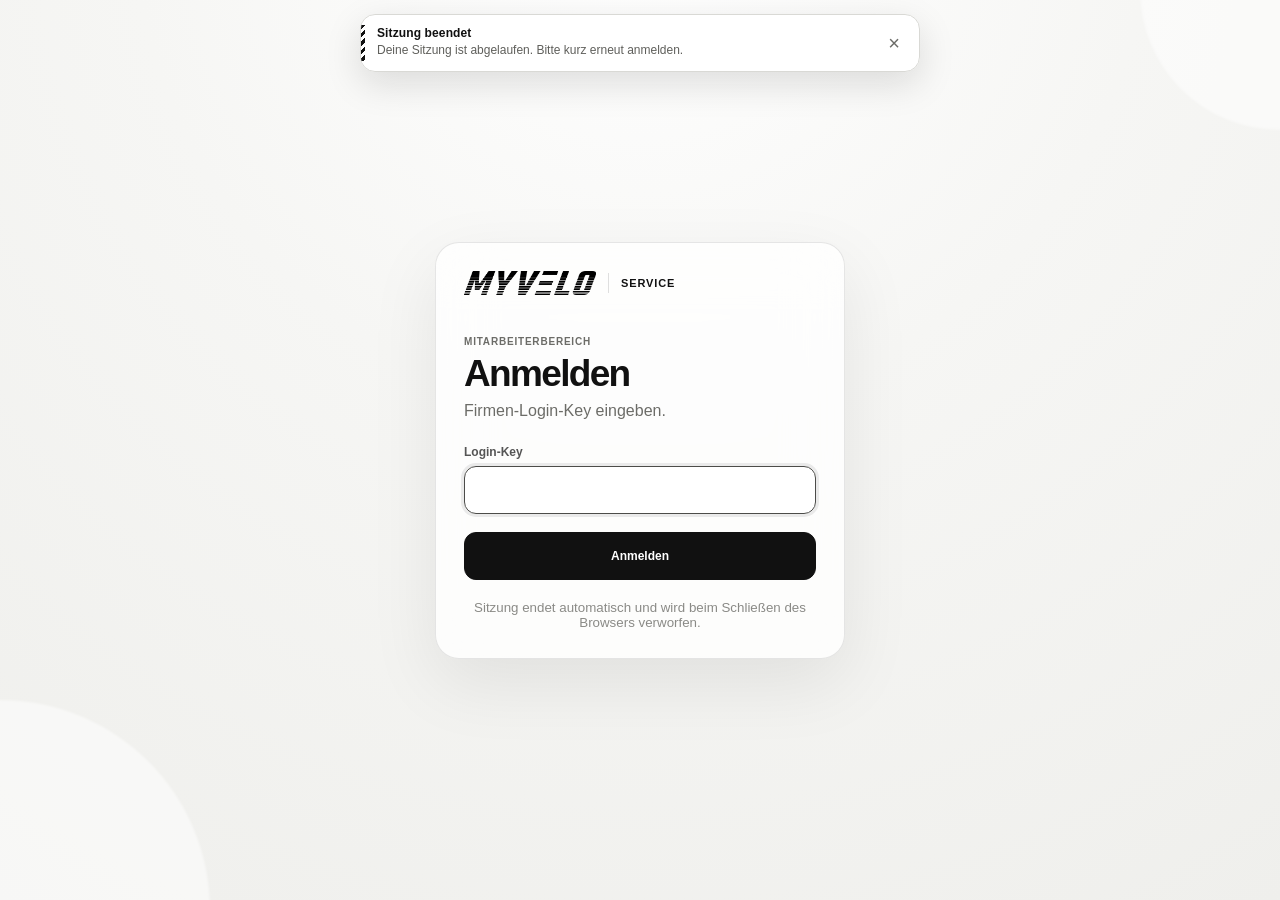
==== index.html @ 778515ad "Add files via upload" ====
<!doctype html>
<html lang="de" class="auth-pending employee-booting">
<head>
  <meta charset="utf-8">
  <meta name="viewport" content="width=device-width, initial-scale=1, viewport-fit=cover">
    <meta http-equiv="Content-Security-Policy" content="default-src 'self'; script-src 'self'; style-src 'self' 'unsafe-inline'; img-src 'self' data: blob:; connect-src 'self' https://myvelo-service.red-dawn-bec6.workers.dev https://*.myvelo.de; object-src 'none'; base-uri 'self'; form-action 'self'; frame-src 'none'; worker-src 'self' blob:; upgrade-insecure-requests">
  <meta name="referrer" content="no-referrer">
<title>MYVELO Service · Servicevorgänge</title>
  <link rel="stylesheet" href="assets/css/app.css?v=7.10.6">
  <link rel="stylesheet" href="assets/css/employee-apple.css?v=7.14.2">
  <script src="assets/js/auth-guard.js?v=7.11.0.2"></script>
  <script src="assets/js/security-bootstrap.js?v=7.10.6"></script>
  <script src="portal-config.js?v=7.14.2"></script>
</head>
<body class="flow-employee">

  <div class="flow-shell">
    <aside class="flow-sidebar" id="flowSidebar">
      <div class="flow-brand">
        <img class="brand-logo-image brand-logo-image--sidebar" src="assets/brand/myvelo-logo.png?v=7.0" width="118" height="22" alt="MYVELO" data-hide-on-error>
        <span class="flow-brand-sub">SERVICE</span>
      </div>

      <nav class="flow-nav">
        <div class="flow-nav-group">
          <div class="flow-nav-item flow-nav-item--parent">
            <span class="flow-nav-dot"></span>
            <span>Vorgänge</span>
          </div>
          <div class="flow-nav-sub">
            <button class="flow-nav-subitem is-active" data-work-view="active" type="button">
              <span>Aktiv</span>
              <small id="sidebar-active-count">0</small>
            </button>
            <button class="flow-nav-subitem" data-work-view="archive" type="button">
              <span>Archiv</span>
              <small id="sidebar-archive-count">0</small>
            </button>
          </div>
        </div>
        <button class="flow-nav-item" id="sidebarNewCase" type="button">
          <span class="flow-nav-plus" aria-hidden="true"></span>
          <span>Neu</span>
        </button>
      </nav>

      <div class="flow-sidebar-spacer"></div>

      <button class="flow-nav-item" id="logout-button" type="button">
        <span class="flow-nav-dot flow-nav-dot--muted"></span>
        <span>Abmelden</span>
      </button>
    </aside>

    <div class="flow-main">
      <header class="flow-topbar">
        <div class="flow-topbar-left">
          <button class="flow-burger" id="mobileMenuButton" type="button" aria-label="Menü">
            <span></span><span></span><span></span>
          </button>
          <div>
            <strong>Servicevorgänge</strong>
          </div>
        </div>

        <div class="flow-topbar-actions">
          <button class="flow-action secondary" id="reload" type="button">Aktualisieren</button>
          <button class="flow-action primary" id="newCaseButton" type="button">＋ Neuer Fall</button>
        </div>
      </header>

      <main class="flow-workspace">
        <section class="flow-page-intro" aria-labelledby="employee-overview-title">
          <div class="flow-page-intro__copy">
            <span class="flow-page-intro__eyebrow">MYVELO Service</span>
            <h1 id="employee-overview-title">Servicevorgänge</h1>
            <p>Offene Fälle, Kundenfreigaben und Bearbeitungsstände ohne unnötige Ebenen.</p>
          </div>
        </section>

        <section class="flow-data-surface is-loading" id="employee-data-surface" aria-label="Servicevorgänge">
          <div class="employee-dashboard-loader" id="employee-dashboard-loader" role="status" aria-live="polite">
            <div class="employee-dashboard-loader__inner">
              <span class="employee-dashboard-loader__mark" aria-hidden="true"></span>
              <div>
                <strong>Vorgänge werden geladen</strong>
                <span>Die aktuelle Übersicht wird synchronisiert.</span>
              </div>
            </div>
          </div>

          <section class="flow-dashboard" id="active-dashboard" aria-label="Statusfilter">
            <button class="flow-dashboard-card is-active" type="button" data-status-filter="all">
              <span>Aktiv gesamt</span>
              <strong id="stat-total">0</strong>
              <small>Alle offenen Vorgänge</small>
            </button>

            <button class="flow-dashboard-card status-waiting" type="button" data-status-filter="waiting_customer">
              <span>Kundenfreigabe</span>
              <strong id="stat-waiting">0</strong>
              <small>Wartet auf Bestätigung</small>
            </button>

            <button class="flow-dashboard-card status-confirmed" type="button" data-status-filter="customer_confirmed">
              <span>Bestätigt</span>
              <strong id="stat-confirmed">0</strong>
              <small>Interner Status offen</small>
            </button>

            <button class="flow-dashboard-card status-arrived" type="button" data-status-filter="arrived">
              <span>Eingang</span>
              <strong id="stat-arrived">0</strong>
              <small>Bei MYVELO angekommen</small>
            </button>

            <button class="flow-dashboard-card status-progress" type="button" data-status-filter="in_progress">
              <span>Werkstatt</span>
              <strong id="stat-progress">0</strong>
              <small>Aktuell in Bearbeitung</small>
            </button>
          </section>

          <section class="flow-panel flow-case-panel">
            <div class="flow-panel-head">
              <div>
                <strong>Vorgänge</strong>
                <span id="case-list-subtitle">Aktive Servicevorgänge</span>
              </div>
              <span class="flow-panel-head__hint">Zum Öffnen auswählen</span>
            </div>

            <div class="flow-case-table-head" aria-hidden="true">
              <span>Kunde / Referenz</span>
              <span>Vorgang</span>
              <span>Artikel</span>
              <span>Status</span>
              <span></span>
            </div>
            <div class="flow-case-list" id="case-rows"></div>
          </section>
        </section>
      </main>
    </div>
  </div>

  <div class="flow-backdrop" id="flowBackdrop"></div>

  <dialog class="flow-dialog" id="newCaseDialog">
    <form id="create-form">
      <div class="flow-dialog-head">
        <div>
          <span>Neuer Servicevorgang</span>
          <strong>Art auswählen und anlegen</strong>
        </div>
        <button class="flow-close" id="closeDialogButton" type="button">×</button>
      </div>

      <div class="flow-create-layout">
        <fieldset class="flow-case-type-picker" id="create-case-type-picker">
          <legend>Worum geht es? *</legend>
          <div class="flow-case-type-grid">
            <label class="flow-case-type-option">
              <input type="radio" name="case_type" value="return" required>
              <span><strong>Rückgabe</strong><small>Artikel wird zurückgegeben</small></span>
            </label>
            <label class="flow-case-type-option">
              <input type="radio" name="case_type" value="exchange" required>
              <span><strong>Tausch</strong><small>Austausch eines Artikels</small></span>
            </label>
            <label class="flow-case-type-option">
              <input type="radio" name="case_type" value="repair" required>
              <span><strong>Reparatur</strong><small>Reparaturauftrag bearbeiten</small></span>
            </label>
            <label class="flow-case-type-option">
              <input type="radio" name="case_type" value="warranty" required>
              <span><strong>Garantiefall</strong><small>Garantieprüfung und Service</small></span>
            </label>
          </div>
        </fieldset>

        <div class="flow-create-pair">
          <label>
            <span>Shopify-Referenz *</span>
            <input name="shopify_ref" required placeholder="#4832">
          </label>

          <label>
            <span>Kundenname *</span>
            <input name="customer_name" required placeholder="Vor- und Nachname">
          </label>
        </div>
<div class="flow-create-pair">
          <label>
            <span>Gegenstand</span>
            <select name="item_type" id="create-item-type">
              <option value="bike">Fahrrad</option>
              <option value="battery">Akku</option>
            </select>
          </label>

          <label class="flow-model-quick-field">
            <span id="create-model-label">Modell</span>
            <input type="hidden" name="bike_model">
            <button id="create-model-trigger" class="flow-model-trigger" type="button">
              <span class="flow-model-trigger__value">Modell auswählen</span>
              <span class="flow-model-trigger__arrow">›</span>
            </button>
          </label>
        </div>

        <label class="flow-block-field">
          <span id="create-case-subject-label">Betreff</span>
          <input name="case_subject" id="create-case-subject" placeholder="Kurzbeschreibung">
        </label>

        <div class="flow-create-pair flow-create-pair--switches">
          <label class="flow-inline-control flow-inline-control--switch">
            <span>
              <strong>Ladegerät</strong>
              <small>mitgeben</small>
            </span>
            <span class="flow-switch">
              <input type="checkbox" name="required_charger">
              <span class="flow-switch__track">
                <span class="flow-switch__thumb"></span>
              </span>
            </span>
          </label>

          <label class="flow-inline-control flow-inline-control--switch">
            <span>
              <strong>Schlüssel</strong>
              <small>mitgeben</small>
            </span>
            <span class="flow-switch">
              <input type="checkbox" name="required_keys">
              <span class="flow-switch__track">
                <span class="flow-switch__thumb"></span>
              </span>
            </span>
          </label>
        </div>
      </div>

      <details class="flow-details">
        <summary>Weitere Angaben <span>optional</span></summary>
        <div class="flow-details-body">
          <div class="flow-create-grid">
<label>
              <span>Farbe</span>
              <input name="bike_color">
            </label>
            <label id="create-service-choice-field" class="hidden">
              <span id="create-service-choice-label">Zusatzleistung</span>
              <select name="service_choice" id="create-service-choice">
                <option value="">Keine Vorauswahl</option>
                <option value="none">Keine Zusatzleistung</option>
                <option value="inspection">Inspektion · 96 €</option>
                <option value="inspection_wear">Inspektion + Verschleißteile</option>
              </select>
            </label>
            <label class="span-2">
              <span>Hinweis an uns</span>
              <textarea name="customer_note"></textarea>
            </label>
            
          </div>
        </div>
      </details>

      <div class="flow-dialog-actions">
        <button class="flow-action secondary" id="cancelDialogButton" type="button">Abbrechen</button>
        <button class="flow-action primary" type="submit">Kundenlink erstellen</button>
      </div>
    </form>
  </dialog>

  <dialog class="flow-dialog flow-dialog--small" id="linkDialog">
    <div class="flow-dialog-head">
      <div>
        <span>Fertig</span>
        <strong>Kundenlink erstellt</strong>
      </div>
    </div>
    <input class="flow-copy-input" id="createdLink" readonly>
    <div class="flow-access-code-row">
      <span>Verifizierungscode</span>
      <strong id="createdVerificationCode">••••••</strong>
    </div>
    <div class="flow-dialog-actions">
      <button class="flow-action secondary" id="openCreatedLink" type="button">Öffnen</button>
      <button class="flow-action secondary" id="copyCreatedCode" type="button">Code kopieren</button>
      <button class="flow-action primary" id="copyCreatedLink" type="button">Kopieren</button>
    </div>
  </dialog>

  <script type="module" src="assets/js/admin.js?v=7.14.2"></script>
</body>
</html>
---- assets/css/app.css ----
:root {
  --bg: #f1f5f3;
  --card: #ffffff;
  --text: #13201c;
  --muted: #6d7a75;
  --line: #dce6e1;
  --dark: #082d27;
  --green: #0d5b4e;
  --green-2: #0d7763;
  --green-soft: #e8f4f0;
  --amber: #8a6500;
  --amber-soft: #fff5d6;
  --blue: #275b87;
  --blue-soft: #e9f1f8;
  --shadow: 0 20px 70px rgba(17, 43, 35, 0.08);
  --radius: 22px;
}

* {
  box-sizing: border-box;
}

html {
  min-height: 100%;
  background: var(--bg);
}

body {
  margin: 0;
  min-height: 100vh;
  color: var(--text);
  background: var(--bg);
  font-family: Inter, ui-sans-serif, -apple-system, BlinkMacSystemFont, "Segoe UI", sans-serif;
  -webkit-font-smoothing: antialiased;
}

button,
input,
textarea,
select {
  font: inherit;
}

button,
a {
  -webkit-tap-highlight-color: transparent;
}

button {
  cursor: pointer;
}

button:disabled {
  cursor: wait;
  opacity: 0.68;
}

.topbar,
.customer-topbar {
  position: sticky;
  top: 0;
  z-index: 50;
  height: 72px;
  display: flex;
  align-items: center;
  justify-content: space-between;
  padding: 0 28px;
  border-bottom: 1px solid rgba(220, 230, 225, 0.9);
  background: rgba(255, 255, 255, 0.92);
  backdrop-filter: blur(18px);
}

.brand {
  display: inline-flex;
  align-items: center;
  gap: 11px;
  color: var(--text);
  font-weight: 850;
  text-decoration: none;
  letter-spacing: -0.02em;
}

.brandmark {
  width: 35px;
  height: 35px;
  display: grid;
  place-items: center;
  border-radius: 11px;
  color: #fff;
  background: linear-gradient(145deg, var(--green), var(--dark));
  box-shadow: inset 0 0 0 1px rgba(255, 255, 255, 0.11);
}

.topactions {
  display: flex;
  align-items: center;
  gap: 10px;
}

.runtime-badge,
.secure-label {
  display: inline-flex;
  align-items: center;
  gap: 7px;
  padding: 8px 11px;
  border-radius: 999px;
  color: var(--amber);
  background: var(--amber-soft);
  font-size: 12px;
  font-weight: 800;
  white-space: nowrap;
}

.runtime-badge.online {
  color: var(--green);
  background: var(--green-soft);
}

.runtime-badge.online::before {
  content: "";
  width: 7px;
  height: 7px;
  border-radius: 50%;
  background: var(--green-2);
}

.app-shell {
  display: grid;
  grid-template-columns: 232px minmax(0, 1fr);
  min-height: calc(100vh - 72px);
}

.sidebar {
  position: sticky;
  top: 72px;
  height: calc(100vh - 72px);
  display: flex;
  flex-direction: column;
  padding: 24px 16px;
  border-right: 1px solid var(--line);
  background: #f9fbfa;
}

.sidebar nav {
  display: grid;
  gap: 5px;
}

.navitem {
  display: block;
  padding: 12px 13px;
  border-radius: 12px;
  color: var(--text);
  font-size: 14px;
  font-weight: 720;
  text-decoration: none;
}

.navitem.active {
  color: #fff;
  background: var(--dark);
}

.navitem.muted {
  color: #9aa6a2;
}

.sidebar-note {
  margin-top: auto;
  display: grid;
  gap: 5px;
  padding: 15px;
  border: 1px solid var(--line);
  border-radius: 16px;
  background: #fff;
  font-size: 12px;
}

.sidebar-note span {
  color: var(--muted);
  line-height: 1.45;
}

.workspace,
.detail-workspace {
  width: 100%;
  max-width: 1480px;
  margin: 0 auto;
  padding: 38px;
}

.hero-row,
.detail-hero {
  display: flex;
  align-items: flex-end;
  justify-content: space-between;
  gap: 24px;
  margin-bottom: 28px;
}

.hero-row h1,
.detail-hero h1 {
  margin: 0;
  max-width: 920px;
  font-size: clamp(34px, 4vw, 54px);
  line-height: 0.98;
  letter-spacing: -0.055em;
}

.detail-hero h1 {
  font-size: clamp(32px, 4vw, 46px);
}

.hero-row .lead,
.detail-hero p:last-child {
  max-width: 820px;
  margin: 12px 0 0;
  color: var(--muted);
  font-size: 16px;
  line-height: 1.55;
}

.eyebrow {
  margin: 0 0 8px;
  color: var(--green-2);
  font-size: 11px;
  font-weight: 900;
  letter-spacing: 0.15em;
  text-transform: uppercase;
}

.button {
  min-height: 43px;
  display: inline-flex;
  align-items: center;
  justify-content: center;
  gap: 8px;
  padding: 10px 15px;
  border: 1px solid var(--line);
  border-radius: 12px;
  color: var(--text);
  background: #fff;
  font-weight: 800;
  text-decoration: none;
  transition: transform 150ms ease, border-color 150ms ease, background 150ms ease, color 150ms ease;
}

.button:hover {
  border-color: #b8c8c1;
  transform: translateY(-1px);
}

.button.primary {
  color: #fff;
  border-color: var(--dark);
  background: var(--dark);
}

.button.primary:hover {
  background: var(--green);
}

.button.ghost {
  background: #fff;
}

.button.small {
  min-height: 36px;
  padding: 7px 10px;
  border-radius: 10px;
  font-size: 12px;
}

.button.full {
  width: 100%;
}

.stats-grid {
  display: grid;
  grid-template-columns: repeat(4, minmax(0, 1fr));
  gap: 12px;
  margin-bottom: 20px;
}

.stat-card {
  padding: 18px;
  border: 1px solid var(--line);
  border-radius: 18px;
  background: var(--card);
}

.stat-card span {
  color: var(--muted);
  font-size: 12px;
  font-weight: 750;
}

.stat-card strong {
  display: block;
  margin-top: 5px;
  font-size: 31px;
  letter-spacing: -0.04em;
}

.panel {
  overflow: hidden;
  border: 1px solid var(--line);
  border-radius: var(--radius);
  background: var(--card);
  box-shadow: var(--shadow);
}

.panel-head {
  display: flex;
  align-items: center;
  justify-content: space-between;
  gap: 18px;
  padding: 21px 23px;
  border-bottom: 1px solid var(--line);
}

.panel-head h2 {
  margin: 0;
  font-size: 21px;
  letter-spacing: -0.025em;
}

.panel-head p {
  margin: 4px 0 0;
  color: var(--muted);
  font-size: 13px;
}

.filters,
.button-row {
  display: flex;
  gap: 9px;
}

.input,
.field input,
.field textarea,
.field select {
  width: 100%;
  min-height: 43px;
  padding: 10px 12px;
  border: 1px solid #cfdad5;
  border-radius: 12px;
  outline: none;
  color: var(--text);
  background: #fff;
  transition: border-color 150ms ease, box-shadow 150ms ease;
}

.input:focus,
.field input:focus,
.field textarea:focus,
.field select:focus {
  border-color: var(--green-2);
  box-shadow: 0 0 0 3px rgba(13, 119, 99, 0.09);
}

.filters .input:first-child {
  min-width: 245px;
}

.case-list {
  display: grid;
}

.case-row {
  display: grid;
  grid-template-columns: minmax(260px, 1.5fr) minmax(150px, 0.75fr) minmax(160px, 0.7fr) auto;
  align-items: center;
  gap: 14px;
  padding: 17px 22px;
  border-bottom: 1px solid var(--line);
}

.case-row:last-child {
  border-bottom: 0;
}

.case-main {
  min-width: 0;
  display: grid;
  gap: 4px;
  padding: 0;
  border: 0;
  text-align: left;
  background: transparent;
}

.case-title {
  overflow: hidden;
  font-size: 14px;
  font-weight: 850;
  text-overflow: ellipsis;
  white-space: nowrap;
}

.case-meta,
.case-date span {
  color: var(--muted);
  font-size: 12px;
}

.case-date {
  display: grid;
  gap: 3px;
}

.case-date strong {
  font-size: 12px;
  font-weight: 760;
}

.case-actions {
  display: flex;
  justify-content: flex-end;
  gap: 7px;
}

.status-pill {
  display: inline-flex;
  width: max-content;
  max-width: 100%;
  padding: 7px 10px;
  border-radius: 999px;
  color: #51605b;
  background: #eff3f1;
  font-size: 11px;
  font-weight: 850;
}

.status-waiting_customer {
  color: var(--amber);
  background: var(--amber-soft);
}

.status-submitted,
.status-in_review {
  color: var(--blue);
  background: var(--blue-soft);
}

.status-awaiting_part {
  color: #755b1c;
  background: #f5edd8;
}

.status-repair,
.status-ready,
.status-closed {
  color: var(--green);
  background: var(--green-soft);
}

.empty-state {
  min-height: 230px;
  display: flex;
  flex-direction: column;
  align-items: center;
  justify-content: center;
  gap: 7px;
  padding: 30px;
  color: var(--muted);
  text-align: center;
}

.empty-state.small {
  min-height: 120px;
}

.empty-icon {
  width: 50px;
  height: 50px;
  display: grid;
  place-items: center;
  border-radius: 16px;
  color: var(--green);
  background: var(--green-soft);
  font-size: 24px;
  font-weight: 900;
}

.dialog {
  width: min(720px, calc(100vw - 28px));
  padding: 0;
  border: 0;
  border-radius: 24px;
  color: var(--text);
  background: #fff;
  box-shadow: 0 34px 110px rgba(6, 31, 25, 0.26);
}

.dialog.compact {
  width: min(530px, calc(100vw - 28px));
}

.dialog::backdrop {
  background: rgba(10, 27, 23, 0.46);
  backdrop-filter: blur(5px);
}

.dialog form,
.link-result {
  padding: 25px;
}

.dialog-head {
  display: flex;
  align-items: flex-start;
  justify-content: space-between;
  gap: 20px;
}

.dialog-head h2,
.link-result h2 {
  margin: 0;
  font-size: 25px;
  letter-spacing: -0.035em;
}

.dialog-head p:last-child,
.link-result p {
  margin: 6px 0 0;
  color: var(--muted);
  line-height: 1.5;
}

.icon-button {
  width: 38px;
  height: 38px;
  flex: 0 0 auto;
  border: 1px solid var(--line);
  border-radius: 11px;
  color: var(--text);
  background: #fff;
  font-size: 23px;
}

.form-grid {
  display: grid;
  grid-template-columns: 1fr 1fr;
  gap: 13px;
  margin-top: 22px;
}

.field {
  display: grid;
  gap: 6px;
}

.field > span {
  font-size: 12px;
  font-weight: 800;
}

.field.span-2 {
  grid-column: span 2;
}

.dialog-actions,
.customer-actions {
  display: flex;
  justify-content: flex-end;
  gap: 9px;
  margin-top: 23px;
}

.link-result {
  text-align: center;
}

.link-result .input {
  margin-top: 18px;
}

.success-icon {
  width: 56px;
  height: 56px;
  display: grid;
  place-items: center;
  margin: 0 auto 14px;
  border-radius: 50%;
  color: #fff;
  background: var(--green);
  font-size: 25px;
  font-weight: 900;
}

.success-icon.large {
  width: 72px;
  height: 72px;
  font-size: 34px;
}

.toast {
  position: fixed;
  right: 22px;
  bottom: 22px;
  z-index: 200;
  padding: 12px 15px;
  border-radius: 12px;
  color: #fff;
  background: #10221d;
  box-shadow: 0 10px 40px rgba(0, 0, 0, 0.17);
  font-size: 13px;
  font-weight: 750;
  opacity: 0;
  pointer-events: none;
  transform: translateY(8px);
  transition: opacity 160ms ease, transform 160ms ease;
}

.toast.show {
  opacity: 1;
  transform: none;
}

.detail-hero {
  align-items: center;
}

.detail-hero-actions {
  display: flex;
  align-items: center;
  gap: 10px;
}

.detail-grid {
  display: grid;
  grid-template-columns: minmax(0, 1.6fr) minmax(300px, 0.72fr);
  gap: 16px;
}

.detail-side {
  display: grid;
  align-content: start;
  gap: 16px;
}

.detail-panel .panel-head {
  padding: 18px 20px;
}

.detail-body {
  display: grid;
  gap: 12px;
  padding: 20px;
}

.detail-block {
  padding: 14px;
  border: 1px solid var(--line);
  border-radius: 14px;
  background: #fbfcfc;
}

.detail-block span {
  color: var(--muted);
  font-size: 11px;
  font-weight: 800;
  text-transform: uppercase;
  letter-spacing: 0.07em;
}

.detail-block p {
  margin: 5px 0 0;
  line-height: 1.5;
  white-space: pre-wrap;
}

.timeline-panel {
  margin-top: 16px;
}

.timeline {
  padding: 4px 22px 18px;
}

.timeline-item {
  position: relative;
  display: grid;
  grid-template-columns: 17px 1fr;
  gap: 11px;
  padding: 14px 0;
  border-bottom: 1px solid var(--line);
}

.timeline-item:last-child {
  border-bottom: 0;
}

.timeline-dot {
  width: 10px;
  height: 10px;
  margin-top: 4px;
  border: 3px solid #b7d6cc;
  border-radius: 50%;
  background: #fff;
}

.timeline-item div {
  display: grid;
  gap: 3px;
}

.timeline-item strong {
  font-size: 13px;
}

.timeline-item span:last-child {
  color: var(--muted);
  font-size: 11px;
}

.error-card {
  max-width: 620px;
  margin: 60px auto;
  padding: 30px;
  text-align: center;
}

.customer-bg {
  background:
    radial-gradient(circle at 50% -10%, rgba(33, 126, 104, 0.1), transparent 40%),
    linear-gradient(180deg, #f7faf9, #eef4f1);
}

.customer-topbar {
  position: relative;
  height: 68px;
  max-width: 100%;
}

.customer-wrap {
  width: min(650px, 100%);
  margin: 38px auto;
  padding: 0 18px;
}

.customer-card {
  overflow: hidden;
  border: 1px solid rgba(203, 218, 211, 0.9);
  border-radius: 28px;
  background: #fff;
  box-shadow: var(--shadow);
}

.progress {
  height: 5px;
  background: #edf2ef;
}

.progress span {
  display: block;
  height: 100%;
  width: 20%;
  border-radius: 0 999px 999px 0;
  background: var(--green);
  transition: width 260ms ease;
}

.customer-step {
  padding: 30px;
}

.customer-step h1 {
  margin: 4px 0 10px;
  font-size: clamp(29px, 8vw, 38px);
  line-height: 1.03;
  letter-spacing: -0.05em;
}

.customer-lead {
  margin: 0 0 18px;
  color: var(--muted);
  line-height: 1.58;
}

.order-card {
  display: flex;
  align-items: center;
  gap: 13px;
  padding: 14px;
  margin: 19px 0;
  border: 1px solid var(--line);
  border-radius: 16px;
  background: #f7faf8;
}

.bike-icon {
  width: 50px;
  height: 50px;
  display: grid;
  place-items: center;
  flex: 0 0 auto;
  border: 1px solid var(--line);
  border-radius: 14px;
  color: var(--green);
  background: #fff;
  font-size: 25px;
  font-weight: 900;
}

.order-card div:last-child {
  min-width: 0;
  display: grid;
  gap: 2px;
}

.order-card span,
.order-card small {
  color: var(--muted);
  font-size: 11px;
}

.order-card strong {
  overflow: hidden;
  text-overflow: ellipsis;
  white-space: nowrap;
}

.info-strip {
  display: flex;
  flex-wrap: wrap;
  gap: 7px;
}

.info-strip span {
  padding: 7px 10px;
  border-radius: 999px;
  color: var(--green);
  background: var(--green-soft);
  font-size: 11px;
  font-weight: 800;
}

.customer-actions.single .button {
  margin-left: auto;
}

.large-field {
  margin-top: 14px;
}

.field textarea {
  min-height: 130px;
  resize: vertical;
  line-height: 1.5;
}

.upload-card {
  display: flex;
  align-items: center;
  justify-content: space-between;
  gap: 16px;
  margin-top: 16px;
  padding: 15px;
  border: 1.5px dashed #b8c9c1;
  border-radius: 15px;
  background: #fbfdfc;
}

.upload-card div {
  display: grid;
  gap: 3px;
}

.upload-card strong {
  font-size: 13px;
}

.upload-card span {
  color: var(--muted);
  font-size: 11px;
}

.file-button {
  flex: 0 0 auto;
}

.attachment-list {
  display: flex;
  flex-wrap: wrap;
  gap: 7px;
  margin-top: 10px;
}

.attachment-chip {
  padding: 6px 9px;
  border-radius: 999px;
  color: #4d5b57;
  background: #edf3f0;
  font-size: 11px;
}

.muted-text {
  color: var(--muted);
  font-size: 12px;
}

.choice-list {
  display: grid;
  gap: 9px;
}

.choice-card,
.check-card,
.confirm-card {
  display: flex;
  align-items: flex-start;
  gap: 11px;
  padding: 14px;
  border: 1px solid var(--line);
  border-radius: 14px;
  background: #fff;
  cursor: pointer;
  line-height: 1.45;
  transition: background 150ms ease, border-color 150ms ease, transform 150ms ease;
}

.choice-card:hover,
.check-card:hover {
  transform: translateY(-1px);
  border-color: #b9cbc4;
}

.choice-card.selected,
.choice-card:has(input:checked),
.check-card:has(input:checked),
.confirm-card:has(input:checked) {
  border-color: #73a99a;
  background: var(--green-soft);
}

.choice-card input,
.check-card input,
.confirm-card input {
  position: absolute;
  opacity: 0;
  pointer-events: none;
}

.choice-radio {
  width: 18px;
  height: 18px;
  flex: 0 0 auto;
  border: 2px solid #b4c1bc;
  border-radius: 50%;
  box-shadow: inset 0 0 0 4px #fff;
}

.choice-card:has(input:checked) .choice-radio {
  border-color: var(--green);
  background: var(--green);
}

.check-grid {
  display: grid;
  grid-template-columns: 1fr 1fr;
  gap: 9px;
  margin-bottom: 15px;
}

.check-card {
  align-items: center;
}

.check-box {
  width: 20px;
  height: 20px;
  display: grid;
  place-items: center;
  flex: 0 0 auto;
  border: 1.5px solid #b8c5c0;
  border-radius: 6px;
  color: transparent;
  background: #fff;
  font-size: 12px;
  font-weight: 900;
}

.check-card:has(input:checked) .check-box,
.confirm-card:has(input:checked) .check-box {
  color: #fff;
  border-color: var(--green);
  background: var(--green);
}

.review-grid {
  display: grid;
  gap: 9px;
}

.review-block {
  padding: 13px;
  border: 1px solid var(--line);
  border-radius: 14px;
  background: #fbfcfc;
}

.review-block span {
  color: var(--muted);
  font-size: 11px;
  font-weight: 850;
  text-transform: uppercase;
  letter-spacing: 0.06em;
}

.review-block p {
  margin: 5px 0 0;
  line-height: 1.5;
  white-space: pre-wrap;
}

.confirm-card {
  margin-top: 16px;
  background: #f7faf9;
  font-size: 13px;
}

.success-step {
  text-align: center;
}

.success-step .order-card,
.success-step .success-meta,
.success-step .customer-status {
  text-align: left;
}

.success-meta {
  display: grid;
  grid-template-columns: 100px 1fr;
  gap: 6px 14px;
  padding: 14px;
  border: 1px solid var(--line);
  border-radius: 14px;
}

.success-meta span {
  color: var(--muted);
  font-size: 12px;
}

.success-meta strong {
  font-size: 12px;
}

.customer-status {
  margin-top: 26px;
  padding-top: 20px;
  border-top: 1px solid var(--line);
}

.customer-status h2 {
  margin: 0 0 12px;
  font-size: 18px;
}

.status-track {
  display: grid;
}

.status-track-item {
  display: grid;
  grid-template-columns: 18px 1fr;
  gap: 10px;
  padding: 8px 0;
}

.status-track-dot {
  width: 11px;
  height: 11px;
  margin-top: 3px;
  border: 2px solid #b9c6c1;
  border-radius: 50%;
  background: #fff;
}

.status-track-item.active .status-track-dot {
  border-color: var(--green);
  background: var(--green);
  box-shadow: 0 0 0 4px var(--green-soft);
}

.status-track-item div {
  display: grid;
  gap: 3px;
}

.status-track-item strong {
  font-size: 13px;
}

.status-track-item small {
  color: var(--muted);
  line-height: 1.4;
}

.privacy-note {
  margin: 13px 0 0;
  color: #7b8984;
  font-size: 11px;
  text-align: center;
}

.document-bg {
  padding: 24px;
  background: #e8edeb;
}

.document-actions {
  position: sticky;
  top: 12px;
  z-index: 20;
  display: flex;
  justify-content: center;
  gap: 9px;
  width: max-content;
  margin: 0 auto 16px;
  padding: 7px;
  border: 1px solid var(--line);
  border-radius: 15px;
  background: rgba(255, 255, 255, 0.92);
  backdrop-filter: blur(12px);
}

.document-sheet {
  width: min(794px, 100%);
  min-height: 1123px;
  margin: 0 auto;
  padding: 58px 64px;
  background: #fff;
  box-shadow: 0 20px 60px rgba(0, 0, 0, 0.13);
}

.document-head {
  display: flex;
  justify-content: space-between;
  gap: 20px;
  padding-bottom: 18px;
  border-bottom: 2px solid var(--text);
}

.document-head > div {
  display: grid;
  gap: 4px;
}

.document-brand {
  font-size: 15px;
  font-weight: 950;
  letter-spacing: 0.12em;
}

.document-head span,
.document-id span {
  color: var(--muted);
  font-size: 10px;
}

.document-id {
  text-align: right;
}

.document-id strong {
  font-size: 10px;
}

.document-sheet h1 {
  margin: 28px 0 0;
  font-size: 28px;
  letter-spacing: -0.04em;
}

.document-sheet h2 {
  margin: 3px 0 24px;
  font-size: 15px;
  font-weight: 650;
}

.document-section h3,
.document-text-section h3,
.document-confirmation > strong {
  margin: 0 0 8px;
  font-size: 11px;
  text-transform: uppercase;
  letter-spacing: 0.07em;
}

.document-section dl {
  margin: 0;
}

.document-section dl > div {
  display: grid;
  grid-template-columns: 160px 1fr;
  border-top: 1px solid var(--line);
}

.document-section dt,
.document-section dd {
  margin: 0;
  padding: 7px 0;
  font-size: 11px;
}

.document-section dt {
  color: var(--muted);
}

.document-text-section {
  margin-top: 22px;
}

.document-text-section p,
.document-confirmation p {
  margin: 0;
  color: #283631;
  font-size: 11px;
  line-height: 1.55;
  white-space: pre-wrap;
}

.document-confirmation {
  margin-top: 28px;
  padding: 17px;
  border: 1px solid var(--line);
  border-radius: 12px;
  background: #fafcfb;
}

.document-confirmation > div {
  display: grid;
  grid-template-columns: 110px 1fr;
  margin-top: 14px;
  font-size: 11px;
}

.document-confirmation span {
  color: var(--muted);
}

.document-footer {
  display: flex;
  justify-content: space-between;
  gap: 20px;
  margin-top: 42px;
  padding-top: 15px;
  border-top: 1px solid var(--line);
  color: var(--muted);
  font-size: 9px;
}

@media (max-width: 1040px) {
  .app-shell {
    grid-template-columns: 1fr;
  }

  .sidebar {
    display: none;
  }

  .case-row {
    grid-template-columns: 1.4fr 0.8fr 0.75fr;
  }

  .case-actions {
    grid-column: 1 / -1;
    justify-content: flex-start;
  }

  .detail-grid {
    grid-template-columns: 1fr;
  }
}

@media (max-width: 720px) {
  .topbar,
  .customer-topbar {
    height: 64px;
    padding: 0 15px;
  }

  .topactions .button {
    display: none;
  }

  .runtime-badge,
  .secure-label {
    font-size: 10px;
  }

  .workspace,
  .detail-workspace {
    padding: 20px 15px 36px;
  }

  .hero-row,
  .detail-hero {
    align-items: stretch;
    flex-direction: column;
  }

  .hero-row h1,
  .detail-hero h1 {
    font-size: 36px;
  }

  .detail-hero-actions {
    justify-content: space-between;
  }

  .stats-grid {
    grid-template-columns: 1fr 1fr;
    gap: 9px;
  }

  .panel-head {
    align-items: stretch;
    flex-direction: column;
  }

  .filters {
    display: grid;
  }

  .filters .input:first-child {
    min-width: 0;
  }

  .case-row {
    grid-template-columns: 1fr;
    gap: 10px;
    padding: 16px;
  }

  .case-date {
    display: none;
  }

  .case-actions {
    grid-column: auto;
  }

  .form-grid {
    grid-template-columns: 1fr;
  }

  .field.span-2 {
    grid-column: auto;
  }

  .stack-mobile,
  .button-row {
    display: grid;
  }

  .customer-wrap {
    margin: 16px auto 30px;
    padding: 0 12px;
  }

  .customer-card {
    border-radius: 22px;
  }

  .customer-step {
    padding: 23px 19px;
  }

  .check-grid {
    grid-template-columns: 1fr;
  }

  .upload-card {
    align-items: stretch;
    flex-direction: column;
  }

  .customer-actions {
    position: sticky;
    bottom: 0;
    margin: 22px -19px -23px;
    padding: 12px 19px 16px;
    border-top: 1px solid rgba(220, 230, 225, 0.85);
    background: rgba(255, 255, 255, 0.96);
    backdrop-filter: blur(14px);
  }

  .customer-actions .button {
    flex: 1;
  }

  .document-bg {
    padding: 0;
    background: #fff;
  }

  .document-actions {
    top: auto;
    bottom: 0;
    width: 100%;
    margin: 0;
    border: 0;
    border-top: 1px solid var(--line);
    border-radius: 0;
  }

  .document-actions .button {
    flex: 1;
  }

  .document-sheet {
    min-height: auto;
    padding: 32px 20px 90px;
    box-shadow: none;
  }

  .document-section dl > div {
    grid-template-columns: 120px 1fr;
  }

  .document-footer {
    flex-direction: column;
    gap: 4px;
  }
}

@media print {
  .document-actions {
    display: none;
  }

  .document-bg {
    padding: 0;
    background: #fff;
  }

  .document-sheet {
    width: auto;
    min-height: auto;
    padding: 0;
    box-shadow: none;
  }
}


/* ==========================================================
   MYVELO-inspired visual layer
   Monochrome, high-contrast, product-first service interface.
   ========================================================== */
:root {
  --bg: #f4f4f2;
  --card: #ffffff;
  --text: #101211;
  --muted: #6f7471;
  --line: #e4e5e1;
  --dark: #101211;
  --green: #143c35;
  --green-2: #1d5449;
  --green-soft: #edf3f0;
  --amber: #7a5b10;
  --amber-soft: #fbf4df;
  --blue: #34586f;
  --blue-soft: #edf3f7;
  --shadow: 0 18px 50px rgba(15, 18, 17, 0.07);
  --radius: 18px;
}

body {
  background:
    radial-gradient(circle at 78% -18%, rgba(20, 60, 53, .055), transparent 34%),
    var(--bg);
}

.topbar,
.customer-topbar {
  height: 76px;
  padding: 0 32px;
  border-bottom-color: rgba(18, 20, 19, .08);
  background: rgba(255, 255, 255, .94);
}

.brand {
  gap: 12px;
  min-width: max-content;
}

.myvelo-wordmark {
  display: inline-block;
  color: #0d0f0e;
  font-size: 24px;
  font-weight: 950;
  font-style: italic;
  line-height: 1;
  letter-spacing: -.085em;
  transform: skew(-7deg);
}

.brand-divider {
  width: 1px;
  height: 25px;
  background: #d5d7d3;
}

.brand-section {
  color: #646966;
  font-size: 10px;
  font-weight: 900;
  line-height: 1;
  letter-spacing: .22em;
}

.app-shell {
  grid-template-columns: 218px minmax(0, 1fr);
  min-height: calc(100vh - 76px);
}

.sidebar {
  top: 76px;
  height: calc(100vh - 76px);
  padding: 28px 14px;
  border-right-color: rgba(18,20,19,.08);
  background: #151817;
}

.navitem {
  position: relative;
  padding: 12px 14px;
  border-radius: 10px;
  color: #c8ccca;
  font-weight: 720;
}

.navitem:hover {
  color: #fff;
  background: rgba(255,255,255,.06);
}

.navitem.active {
  color: #111312;
  background: #fff;
}

.navitem.active::before {
  content: "";
  position: absolute;
  left: -14px;
  top: 11px;
  bottom: 11px;
  width: 3px;
  border-radius: 0 2px 2px 0;
  background: #fff;
}

.navitem.muted {
  color: #6f7773;
}

.sidebar-note {
  border-color: rgba(255,255,255,.11);
  background: rgba(255,255,255,.055);
  color: #fff;
}

.sidebar-note span {
  color: #8e9692;
}

.workspace,
.detail-workspace {
  padding: 44px 46px;
}

.hero-row,
.detail-hero {
  align-items: center;
  margin-bottom: 30px;
}

.hero-row h1,
.detail-hero h1 {
  max-width: 800px;
  font-weight: 880;
  line-height: .98;
  letter-spacing: -.058em;
}

.hero-row h1 {
  font-size: clamp(38px, 4.7vw, 62px);
}

.eyebrow {
  color: #616763;
  letter-spacing: .19em;
}

.button {
  min-height: 44px;
  padding: 10px 17px;
  border-color: #dadcd8;
  border-radius: 9px;
  font-weight: 790;
  transition: transform 160ms ease, box-shadow 160ms ease, background 160ms ease, border-color 160ms ease;
}

.button:hover {
  border-color: #bfc2be;
  box-shadow: 0 7px 22px rgba(15,18,17,.08);
  transform: translateY(-1px);
}

.button.primary {
  border-color: #111312;
  background: #111312;
}

.button.primary:hover {
  border-color: #202422;
  background: #202422;
}

.runtime-badge,
.secure-label {
  border: 1px solid #e2e4e0;
  border-radius: 7px;
  color: #606562;
  background: #f8f8f6;
}

.runtime-badge.online {
  color: #173f37;
  border-color: #dae8e3;
  background: #eef5f2;
}

.stats-grid {
  gap: 10px;
}

.stat-card {
  position: relative;
  overflow: hidden;
  min-height: 120px;
  padding: 20px;
  border-color: #e2e4df;
  border-radius: 14px;
}

.stat-card::after {
  content: "";
  position: absolute;
  right: -28px;
  bottom: -58px;
  width: 110px;
  height: 110px;
  border: 22px solid #f3f4f1;
  border-radius: 50%;
}

.stat-card strong {
  position: relative;
  z-index: 1;
  font-size: 36px;
  font-weight: 860;
}

.panel {
  border-color: #e1e3df;
  border-radius: 16px;
  box-shadow: 0 14px 45px rgba(15,18,17,.05);
}

.panel-head {
  padding: 22px 24px;
}

.input,
.field input,
.field textarea,
.field select {
  min-height: 45px;
  border-color: #d9dcd7;
  border-radius: 9px;
  background: #fbfbfa;
}

.input:focus,
.field input:focus,
.field textarea:focus,
.field select:focus {
  border-color: #17201d;
  background: #fff;
  box-shadow: 0 0 0 3px rgba(16,18,17,.07);
}

.case-row {
  min-height: 74px;
  transition: background 150ms ease;
}

.case-row:hover {
  background: #fafaf8;
}

.status-pill {
  border-radius: 6px;
  font-weight: 820;
}

.dialog {
  border: 1px solid rgba(16,18,17,.08);
  border-radius: 18px;
}

.dialog::backdrop {
  background: rgba(8,10,9,.56);
}

.customer-bg {
  background:
    linear-gradient(140deg, rgba(20,60,53,.06), transparent 34%),
    #f3f4f1;
}

.customer-topbar {
  position: sticky;
  border-bottom: 1px solid rgba(16,18,17,.08);
}

.customer-wrap {
  width: min(690px, 100%);
  margin: 46px auto;
}

.customer-card {
  border-color: #e0e2de;
  border-radius: 20px;
  box-shadow: 0 22px 64px rgba(13,16,15,.085);
}

.progress {
  height: 4px;
  background: #eceeeb;
}

.progress span {
  border-radius: 0;
  background: #153e36;
}

.customer-step {
  padding: 34px 36px 36px;
}

.customer-step h1 {
  max-width: 510px;
  font-weight: 860;
  letter-spacing: -.052em;
}

.order-card {
  border-color: #dfe2dd;
  border-radius: 12px;
  background: #f7f7f5;
}

.bike-icon {
  border-radius: 9px;
  color: #fff;
  border-color: #171a19;
  background: #171a19;
}

.info-strip span {
  border: 1px solid #dde8e4;
  border-radius: 6px;
}

.choice-card,
.check-card,
.confirm-card,
.review-block,
.detail-block,
.success-meta {
  border-radius: 10px;
}

.choice-card:hover,
.check-card:hover {
  border-color: #989e9a;
}

.choice-card.selected,
.choice-card:has(input:checked),
.check-card:has(input:checked),
.confirm-card:has(input:checked) {
  border-color: #335d54;
  background: #f0f5f3;
}

.upload-card {
  border-radius: 10px;
  background: #fafaf8;
}

.success-icon {
  background: #143c35;
}

.document-actions {
  border-bottom: 1px solid #e2e4df;
  background: rgba(244,244,242,.92);
}

@media (max-width: 900px) {
  .app-shell {
    grid-template-columns: 1fr;
  }

  .sidebar {
    position: static;
    width: 100%;
    height: auto;
    padding: 10px 14px;
    border-right: 0;
    border-bottom: 1px solid rgba(255,255,255,.08);
  }

  .sidebar nav {
    display: flex;
    overflow-x: auto;
  }

  .navitem.active::before {
    display: none;
  }

  .sidebar-note {
    display: none;
  }

  .workspace,
  .detail-workspace {
    padding: 26px 18px 38px;
  }
}

@media (max-width: 620px) {
  .topbar,
  .customer-topbar {
    height: 66px;
    padding: 0 16px;
  }

  .myvelo-wordmark {
    font-size: 21px;
  }

  .brand-section,
  .brand-divider {
    display: none;
  }

  .secure-label {
    padding: 7px 9px;
    font-size: 10px;
  }

  .customer-wrap {
    margin: 18px auto 32px;
    padding: 0 10px;
  }

  .customer-card {
    border-radius: 16px;
  }

  .customer-step {
    padding: 25px 20px 24px;
  }
}


/* --- V2.7 functional compatibility --- */

.workspace,
.detail-workspace {
  width: 100%;
}

.internal-section {
  margin-top: 24px;
}

.internal-anchor {
  scroll-margin-top: 92px;
}

.admin-table-wrap {
  overflow-x: auto;
}

.admin-table {
  width: 100%;
  border-collapse: collapse;
}

.admin-table th,
.admin-table td {
  padding: 14px 12px;
  border-bottom: 1px solid var(--line);
  text-align: left;
  vertical-align: middle;
}

.admin-table th {
  color: var(--muted);
  font-size: 12px;
  font-weight: 850;
  text-transform: uppercase;
  letter-spacing: .06em;
}

.admin-table tbody tr:last-child td {
  border-bottom: 0;
}

.status-pill {
  display: inline-flex;
  align-items: center;
  min-height: 28px;
  padding: 6px 10px;
  border-radius: 999px;
  color: var(--amber);
  background: var(--amber-soft);
  font-size: 12px;
  font-weight: 800;
}

.status-pill.confirmed {
  color: var(--green);
  background: var(--green-soft);
}

.inline-actions {
  display: flex;
  gap: 10px;
  flex-wrap: wrap;
}

.detail-form-grid {
  display: grid;
  grid-template-columns: repeat(2, minmax(0, 1fr));
  gap: 18px;
}

.detail-form-grid .span-2 {
  grid-column: 1 / -1;
}

.check-card {
  display: flex;
  align-items: flex-start;
  gap: 10px;
  min-height: 68px;
  padding: 13px;
  border: 1px solid var(--line);
  border-radius: 14px;
  background: #f9fbfa;
}

.check-card input {
  margin-top: 3px;
}

.readonly-banner {
  margin-bottom: 18px;
  padding: 14px 16px;
  border: 1px solid #c6dfd6;
  border-radius: 14px;
  color: var(--green);
  background: var(--green-soft);
  font-weight: 750;
}

.simple-field {
  display: grid;
  gap: 7px;
}

.simple-field > span {
  font-size: 13px;
  font-weight: 800;
}

.simple-field input,
.simple-field textarea,
.simple-field select {
  width: 100%;
  padding: 12px 13px;
  border: 1px solid var(--line);
  border-radius: 12px;
  color: var(--text);
  background: #fff;
  outline: none;
}

.simple-field textarea {
  min-height: 110px;
  resize: vertical;
}

.simple-field input:focus,
.simple-field textarea:focus,
.simple-field select:focus {
  border-color: var(--green-2);
  box-shadow: 0 0 0 4px rgba(13, 119, 99, .10);
}

.settings-panel {
  display: grid;
  gap: 12px;
}

.settings-panel .input {
  width: 100%;
}

.customer-summary-row {
  display: grid;
  grid-template-columns: 210px 1fr;
  gap: 18px;
  padding: 12px 0;
  border-bottom: 1px solid var(--line);
}

.customer-summary-row:last-child {
  border-bottom: 0;
}

.customer-summary-row span:first-child {
  color: var(--muted);
}

.customer-actions {
  display: flex;
  gap: 10px;
  flex-wrap: wrap;
  margin-top: 18px;
}

.confirm-row {
  display: flex;
  gap: 10px;
  align-items: flex-start;
  padding: 14px;
  border: 1px solid var(--line);
  border-radius: 14px;
  background: #f9fbfa;
}

.confirm-row + .confirm-row {
  margin-top: 10px;
}

.confirm-row input {
  margin-top: 3px;
}

.service-options {
  display: grid;
  gap: 12px;
}

.service-option {
  position: relative;
  display: block;
  padding: 16px;
  border: 1px solid var(--line);
  border-radius: 16px;
  background: #fff;
  cursor: pointer;
}

.service-option input {
  position: absolute;
  opacity: 0;
}

.service-option:has(input:checked) {
  border-color: var(--green-2);
  background: var(--green-soft);
  box-shadow: 0 0 0 3px rgba(13, 119, 99, .08);
}

.service-option-head {
  display: flex;
  align-items: flex-start;
  gap: 12px;
}

.service-option-head strong:last-child {
  margin-left: auto;
  white-space: nowrap;
}

.service-option p {
  margin: 8px 0 0;
  color: var(--muted);
  font-size: 14px;
  line-height: 1.5;
}

.delivery-list {
  display: grid;
  gap: 10px;
}

.delivery-item {
  display: flex;
  align-items: center;
  gap: 10px;
  padding: 12px 14px;
  border: 1px solid var(--line);
  border-radius: 14px;
  background: #fff;
}

.delivery-check {
  width: 26px;
  height: 26px;
  display: grid;
  place-items: center;
  border-radius: 50%;
  color: #fff;
  background: var(--green);
  font-size: 15px;
  font-weight: 900;
}

.customer-meta-grid {
  display: grid;
  grid-template-columns: repeat(2, minmax(0, 1fr));
  gap: 14px;
}

.legal-note {
  margin-top: 18px;
  padding: 14px 16px;
  border: 1px solid var(--line);
  border-radius: 14px;
  color: var(--muted);
  background: #f9fbfa;
  font-size: 13px;
  line-height: 1.55;
}

.legal-note strong {
  color: var(--text);
}

.customer-footer {
  margin-top: 18px;
  display: flex;
  justify-content: center;
  gap: 18px;
  color: var(--muted);
  font-size: 12px;
}

@media (max-width: 900px) {
  .detail-form-grid,
  .customer-meta-grid {
    grid-template-columns: 1fr;
  }

  .detail-form-grid .span-2 {
    grid-column: auto;
  }

  .customer-summary-row {
    grid-template-columns: 1fr;
    gap: 4px;
  }

  .topbar,
  .customer-topbar {
    padding-left: 16px;
    padding-right: 16px;
  }

  .workspace,
  .detail-workspace {
    padding-left: 16px;
    padding-right: 16px;
  }
}


.notice {
  padding: 13px 15px;
  border: 1px solid var(--line);
  border-radius: 14px;
  background: #fff;
  color: var(--muted);
  line-height: 1.5;
}

.notice--success {
  color: var(--green);
  background: var(--green-soft);
  border-color: #c6dfd6;
}

.notice--danger {
  color: #8e2c23;
  background: #fff1ef;
  border-color: #eed1cc;
}

.hidden {
  display: none !important;
}

.customer-form-stack {
  display: grid;
  gap: 18px;
}

.customer-section {
  padding: 22px;
  border: 1px solid var(--line);
  border-radius: 18px;
  background: #fff;
}

.customer-section h2 {
  margin: 0 0 8px;
  font-size: 21px;
  letter-spacing: -.025em;
}

.customer-section > p {
  margin: 0 0 18px;
  color: var(--muted);
  line-height: 1.5;
}

.customer-section .field {
  margin-bottom: 0;
}

.customer-section .field + .field {
  margin-top: 14px;
}

.customer-section .field span {
  display: block;
  margin-bottom: 7px;
  font-size: 13px;
  font-weight: 800;
}

.customer-section .field input,
.customer-section .field textarea,
.customer-section .field select {
  width: 100%;
  padding: 12px 13px;
  border: 1px solid var(--line);
  border-radius: 12px;
  background: #fff;
  color: var(--text);
  outline: none;
}

.customer-section .field textarea {
  min-height: 110px;
  resize: vertical;
}

.customer-section .field input:focus,
.customer-section .field textarea:focus,
.customer-section .field select:focus {
  border-color: var(--green-2);
  box-shadow: 0 0 0 4px rgba(13, 119, 99, .10);
}

.customer-order-head {
  display: flex;
  align-items: center;
  justify-content: space-between;
  gap: 14px;
  margin-bottom: 18px;
}

.customer-order-head strong {
  font-size: 18px;
}

.customer-order-meta {
  color: var(--muted);
  font-size: 13px;
}

.customer-confirmed {
  padding: 18px;
  border: 1px solid #c6dfd6;
  border-radius: 16px;
  color: var(--green);
  background: var(--green-soft);
}

@media (max-width: 700px) {
  .customer-order-head {
    align-items: flex-start;
    flex-direction: column;
  }
}


/* --- V2.8 compact internal workflow + stronger mobile UX --- */

.internal-page-title {
  display: flex;
  align-items: flex-end;
  justify-content: space-between;
  gap: 18px;
}

.compact-create {
  display: grid;
  gap: 18px;
}

.compact-create__primary {
  display: grid;
  grid-template-columns: minmax(0, 1fr) 180px;
  gap: 14px;
}

.compact-create__advanced {
  border-top: 1px solid var(--line);
  padding-top: 16px;
}

.compact-create__advanced summary {
  cursor: pointer;
  list-style: none;
  display: flex;
  align-items: center;
  justify-content: space-between;
  gap: 12px;
  color: var(--text);
  font-weight: 800;
}

.compact-create__advanced summary::-webkit-details-marker {
  display: none;
}

.compact-create__advanced summary::after {
  content: "+";
  font-size: 20px;
  font-weight: 500;
  color: var(--muted);
}

.compact-create__advanced[open] summary::after {
  content: "−";
}

.compact-create__advanced-body {
  margin-top: 16px;
}

.create-helper {
  margin: 0;
  color: var(--muted);
  font-size: 13px;
  line-height: 1.5;
}

.sidebar-section-label {
  padding: 16px 16px 6px;
  color: #71817b;
  font-size: 10px;
  font-weight: 850;
  letter-spacing: .11em;
  text-transform: uppercase;
}

.sidebar-collapse {
  display: none;
}

.mobile-bottom-actions {
  display: none;
}

.panel-head--compact {
  margin-bottom: 8px;
}

.stat-card strong {
  font-size: clamp(28px, 4vw, 40px);
}

.dialog.compact-create-dialog {
  width: min(760px, calc(100% - 32px));
}

.dialog.compact-create-dialog .form-grid {
  grid-template-columns: repeat(2, minmax(0, 1fr));
}

.dialog.compact-create-dialog .customer-fields {
  display: grid;
  gap: 14px;
  margin-top: 14px;
  padding: 16px;
  border: 1px solid var(--line);
  border-radius: 14px;
  background: #f9fbfa;
}

.dialog.compact-create-dialog .customer-fields .section-caption {
  display: flex;
  align-items: center;
  justify-content: space-between;
  gap: 12px;
}

.dialog.compact-create-dialog .section-caption span {
  color: var(--muted);
  font-size: 12px;
}

.dialog.compact-create-dialog .customer-fields-grid {
  display: grid;
  grid-template-columns: repeat(2, minmax(0, 1fr));
  gap: 14px;
}

.mobile-menu-button {
  display: none;
}

.sidebar-backdrop {
  display: none;
}

@media (max-width: 980px) {
  .app-shell {
    grid-template-columns: 220px minmax(0, 1fr);
  }

  .workspace,
  .detail-workspace {
    padding: 24px;
  }
}

@media (max-width: 820px) {
  body {
    padding-bottom: 74px;
  }

  .topbar {
    min-height: 64px;
  }

  .topbar .brand {
    flex: 1;
  }

  .topbar .brand-section,
  .topbar .brand-divider {
    display: none;
  }

  .topbar .myvelo-wordmark {
    font-size: 22px;
  }

  .topactions {
    gap: 8px;
  }

  .topactions .runtime-badge {
    display: none;
  }

  .topactions .button {
    display: none;
  }

  .mobile-menu-button {
    display: inline-flex;
    width: 42px;
    height: 42px;
    align-items: center;
    justify-content: center;
    border: 1px solid rgba(255, 255, 255, .12);
    border-radius: 10px;
    color: #fff;
    background: rgba(255, 255, 255, .06);
  }

  .mobile-menu-button svg {
    width: 21px;
    height: 21px;
  }

  .app-shell {
    display: block;
  }

  .sidebar {
    position: fixed;
    inset: 0 auto 0 0;
    z-index: 80;
    width: min(82vw, 290px);
    transform: translateX(-100%);
    transition: transform .18s ease;
    box-shadow: 20px 0 60px rgba(0, 0, 0, .2);
  }

  .sidebar.is-open {
    transform: translateX(0);
  }

  .sidebar-backdrop {
    position: fixed;
    inset: 0;
    z-index: 70;
    background: rgba(0, 0, 0, .38);
  }

  .sidebar-backdrop.is-open {
    display: block;
  }

  .workspace,
  .detail-workspace {
    padding: 18px 14px 24px;
  }

  .hero-row {
    gap: 14px;
    margin-bottom: 18px;
  }

  .hero-row h1,
  .detail-hero h1 {
    font-size: 32px;
  }

  .hero-row .lead {
    font-size: 14px;
  }

  .hero-row > .button {
    display: none;
  }

  .stats-grid {
    grid-template-columns: repeat(3, minmax(0, 1fr));
    gap: 10px;
    margin-bottom: 18px;
  }

  .stat-card {
    padding: 14px;
  }

  .stat-card span {
    font-size: 11px;
  }

  .stat-card strong {
    margin-top: 6px;
    font-size: 26px;
  }

  .panel {
    border-radius: 16px;
  }

  .panel-head {
    align-items: flex-start;
    gap: 10px;
  }

  .panel-head p {
    display: none;
  }

  .admin-table th:nth-child(3),
  .admin-table td:nth-child(3) {
    display: none;
  }

  .admin-table th,
  .admin-table td {
    padding: 11px 8px;
  }

  .admin-table th {
    font-size: 10px;
  }

  .admin-table td {
    font-size: 13px;
  }

  .mobile-bottom-actions {
    position: fixed;
    z-index: 60;
    left: 0;
    right: 0;
    bottom: 0;
    display: grid;
    grid-template-columns: 1fr 1fr;
    gap: 10px;
    padding: 10px 14px calc(10px + env(safe-area-inset-bottom));
    background: rgba(255, 255, 255, .94);
    border-top: 1px solid var(--line);
    backdrop-filter: blur(16px);
  }

  .mobile-bottom-actions .button {
    width: 100%;
  }

  .dialog {
    width: calc(100% - 20px);
    max-height: calc(100dvh - 20px);
    border-radius: 18px;
  }

  .dialog.compact-create-dialog {
    width: calc(100% - 20px);
  }

  .dialog.compact-create-dialog .form-grid,
  .dialog.compact-create-dialog .customer-fields-grid {
    grid-template-columns: 1fr;
  }

  .dialog-head {
    position: sticky;
    top: 0;
    z-index: 2;
    background: #fff;
    padding-bottom: 12px;
  }

  .dialog-actions {
    position: sticky;
    bottom: 0;
    z-index: 2;
    margin: 18px -22px -22px;
    padding: 12px 22px calc(12px + env(safe-area-inset-bottom));
    background: rgba(255,255,255,.96);
    border-top: 1px solid var(--line);
    backdrop-filter: blur(12px);
  }

  .detail-form-grid {
    grid-template-columns: 1fr;
  }

  .detail-form-grid .span-2 {
    grid-column: auto;
  }

  .customer-wrap {
    padding: 14px;
  }

  .customer-card {
    border-radius: 18px;
    padding: 18px;
  }

  .customer-section {
    padding: 17px;
    border-radius: 15px;
  }

  .customer-section h2 {
    font-size: 18px;
  }

  .service-option {
    padding: 14px;
  }

  .service-option-head {
    gap: 8px;
  }

  .service-option-head strong:last-child {
    font-size: 13px;
  }

  .customer-actions {
    position: sticky;
    bottom: 0;
    z-index: 4;
    margin: 18px -18px -18px;
    padding: 12px 18px calc(12px + env(safe-area-inset-bottom));
    background: rgba(255,255,255,.96);
    border-top: 1px solid var(--line);
    backdrop-filter: blur(12px);
  }

  .customer-actions .button {
    flex: 1;
  }
}

@media (max-width: 520px) {
  .stats-grid {
    grid-template-columns: 1fr 1fr;
  }

  .stat-card:first-child {
    grid-column: 1 / -1;
  }

  .admin-table th:nth-child(2),
  .admin-table td:nth-child(2) {
    max-width: 120px;
  }

  .status-pill {
    padding: 5px 8px;
    font-size: 10px;
  }

  .customer-topbar {
    padding: 14px 16px;
  }

  .secure-label {
    font-size: 10px;
  }
}


/* --- V2.9 customer mobile-first flow --- */

.customer-mobile-first {
  background: #f4f6f4;
  padding-bottom: calc(92px + env(safe-area-inset-bottom));
}

.customer-topbar--mobile {
  min-height: 62px;
}

.customer-mobile-shell {
  width: min(100%, 760px);
  margin: 0 auto;
  padding: 20px 18px 40px;
}

.customer-mobile-head {
  padding: 14px 2px 18px;
}

.customer-mobile-kicker {
  margin-bottom: 8px;
  color: var(--green);
  font-size: 12px;
  font-weight: 850;
  letter-spacing: .08em;
  text-transform: uppercase;
}

.customer-mobile-head h1 {
  margin: 0;
  font-size: clamp(30px, 7vw, 42px);
  line-height: 1.02;
  letter-spacing: -.045em;
}

.customer-mobile-head p {
  margin: 10px 0 0;
  color: var(--muted);
  font-size: 15px;
  line-height: 1.5;
}

.customer-case-strip {
  margin-top: 18px;
  display: grid;
  grid-template-columns: 1fr 1fr;
  border: 1px solid var(--line);
  border-radius: 14px;
  background: #fff;
  overflow: hidden;
}

.customer-case-strip > div {
  padding: 12px 14px;
}

.customer-case-strip > div + div {
  border-left: 1px solid var(--line);
}

.customer-case-strip span,
.customer-final-summary span {
  display: block;
  margin-bottom: 3px;
  color: var(--muted);
  font-size: 11px;
  font-weight: 750;
  text-transform: uppercase;
  letter-spacing: .04em;
}

.customer-case-strip strong {
  font-size: 14px;
}

.customer-taskbar {
  position: sticky;
  top: 62px;
  z-index: 15;
  margin: 0 -18px 14px;
  padding: 10px 18px;
  display: grid;
  grid-template-columns: repeat(3, 1fr);
  gap: 8px;
  background: rgba(244, 246, 244, .94);
  border-top: 1px solid transparent;
  border-bottom: 1px solid var(--line);
  backdrop-filter: blur(14px);
}

.customer-task {
  min-width: 0;
  display: flex;
  align-items: center;
  gap: 7px;
  padding: 0;
  border: 0;
  background: transparent;
  color: var(--muted);
  text-align: left;
  font-size: 11px;
  font-weight: 750;
}

.customer-task__dot {
  width: 24px;
  height: 24px;
  flex: 0 0 24px;
  display: grid;
  place-items: center;
  border-radius: 50%;
  background: #e3e6e2;
  color: var(--muted);
  font-size: 11px;
}

.customer-task.is-done {
  color: var(--green);
}

.customer-task.is-done .customer-task__dot {
  background: var(--green);
  color: #fff;
}

.customer-task.is-active {
  color: var(--text);
}

.customer-task.is-active .customer-task__dot {
  background: var(--dark);
  color: #fff;
}

.customer-mobile-form {
  display: grid;
  gap: 14px;
}

.customer-flow-section {
  scroll-margin-top: 122px;
  padding: 18px;
  border: 1px solid var(--line);
  border-radius: 18px;
  background: #fff;
}

.customer-flow-section--action {
  border-color: #c6d0cb;
}

.customer-flow-section__head {
  display: flex;
  align-items: center;
  justify-content: space-between;
  gap: 12px;
  margin-bottom: 14px;
}

.customer-flow-section__head > div {
  display: flex;
  align-items: center;
  gap: 10px;
  min-width: 0;
}

.section-number {
  width: 28px;
  height: 28px;
  flex: 0 0 28px;
  display: grid;
  place-items: center;
  border-radius: 50%;
  color: #fff;
  background: var(--dark);
  font-size: 12px;
  font-weight: 850;
}

.customer-flow-section__head h2 {
  margin: 0;
  font-size: 20px;
  letter-spacing: -.025em;
}

.section-state {
  flex: 0 0 auto;
  color: var(--muted);
  font-size: 11px;
  font-weight: 800;
}

.section-state--done {
  color: var(--green);
}

.section-state--required {
  padding: 5px 8px;
  border-radius: 999px;
  color: #7b5b00;
  background: #fff3c8;
}

.section-state--required.is-done {
  color: var(--green);
  background: var(--green-soft);
}

.customer-flow-copy {
  margin: -2px 0 14px;
  color: var(--muted);
  font-size: 14px;
  line-height: 1.5;
}

.customer-data-list {
  display: grid;
  border: 1px solid var(--line);
  border-radius: 14px;
  overflow: hidden;
}

.customer-data-row {
  min-height: 52px;
  display: grid;
  grid-template-columns: 96px 1fr;
  align-items: center;
  gap: 12px;
  padding: 0 14px;
  background: #fff;
}

.customer-data-row + .customer-data-row {
  border-top: 1px solid var(--line);
}

.customer-data-row > span {
  color: var(--muted);
  font-size: 12px;
  font-weight: 750;
}

.customer-data-row input {
  width: 100%;
  min-width: 0;
  border: 0;
  padding: 13px 0;
  background: transparent;
  color: var(--text);
  outline: none;
  text-align: right;
  font-weight: 700;
}

.customer-data-row input::placeholder {
  color: #9ca19e;
  font-weight: 500;
}

.customer-data-row--static strong {
  text-align: right;
}

.customer-note-field {
  display: grid;
  gap: 7px;
  margin-top: 14px;
}

.customer-note-field > span {
  color: var(--muted);
  font-size: 12px;
  font-weight: 750;
}

.customer-note-field input {
  width: 100%;
  min-height: 46px;
  padding: 11px 12px;
  border: 1px solid var(--line);
  border-radius: 12px;
  color: var(--text);
  background: #fff;
  outline: none;
}

.delivery-list--mobile {
  display: grid;
  gap: 8px;
}

.delivery-list--mobile .delivery-item {
  min-height: 50px;
  border-radius: 12px;
  background: #f9fbfa;
}

.service-choice-list {
  display: grid;
  gap: 10px;
}

.service-choice-row {
  position: relative;
  min-height: 70px;
  display: grid;
  grid-template-columns: 22px minmax(0, 1fr) auto;
  align-items: center;
  gap: 12px;
  padding: 14px;
  border: 1px solid var(--line);
  border-radius: 14px;
  background: #fff;
  cursor: pointer;
  transition: border-color .14s ease, background .14s ease, box-shadow .14s ease;
}

.service-choice-row input {
  position: absolute;
  opacity: 0;
  pointer-events: none;
}

.service-choice-radio {
  width: 21px;
  height: 21px;
  border: 1.5px solid #9ca49f;
  border-radius: 50%;
  background: #fff;
  box-shadow: inset 0 0 0 5px #fff;
}

.service-choice-row:has(input:checked) {
  border-color: var(--green-2);
  background: var(--green-soft);
  box-shadow: 0 0 0 3px rgba(13, 119, 99, .08);
}

.service-choice-row:has(input:checked) .service-choice-radio {
  border-color: var(--green);
  background: var(--green);
}

.service-choice-main {
  min-width: 0;
}

.service-choice-main strong,
.service-choice-main small {
  display: block;
}

.service-choice-main strong {
  font-size: 15px;
}

.service-choice-main small {
  margin-top: 3px;
  color: var(--muted);
  font-size: 12px;
  line-height: 1.42;
}

.service-choice-price {
  align-self: start;
  padding-top: 2px;
  white-space: nowrap;
  color: var(--text);
  font-size: 13px;
  font-weight: 850;
}

.customer-textarea {
  width: 100%;
  min-height: 96px;
  padding: 12px;
  border: 1px solid var(--line);
  border-radius: 12px;
  color: var(--text);
  background: #fff;
  outline: none;
  resize: vertical;
}

.customer-final-summary {
  border: 1px solid var(--line);
  border-radius: 14px;
  overflow: hidden;
}

.customer-final-summary > div {
  display: grid;
  grid-template-columns: 108px 1fr;
  gap: 12px;
  padding: 11px 13px;
  background: #fff;
}

.customer-final-summary > div + div {
  border-top: 1px solid var(--line);
}

.customer-final-summary strong {
  text-align: right;
  font-size: 13px;
}

.customer-confirm-row {
  position: relative;
  display: grid;
  grid-template-columns: 24px minmax(0, 1fr);
  gap: 12px;
  margin-top: 10px;
  padding: 14px;
  border: 1px solid var(--line);
  border-radius: 14px;
  background: #fff;
  cursor: pointer;
}

.customer-confirm-row input {
  position: absolute;
  opacity: 0;
}

.customer-confirm-box {
  width: 24px;
  height: 24px;
  display: grid;
  place-items: center;
  border: 1.5px solid #a7ada9;
  border-radius: 7px;
  color: transparent;
  background: #fff;
  font-size: 13px;
  font-weight: 900;
}

.customer-confirm-row:has(input:checked) {
  border-color: var(--green-2);
  background: var(--green-soft);
}

.customer-confirm-row:has(input:checked) .customer-confirm-box {
  border-color: var(--green);
  color: #fff;
  background: var(--green);
}

.customer-confirm-row strong,
.customer-confirm-row small {
  display: block;
}

.customer-confirm-row small {
  margin-top: 4px;
  color: var(--muted);
  font-size: 12px;
  line-height: 1.45;
}

.customer-legal-details {
  margin-top: 12px;
  padding: 0 2px;
  color: var(--muted);
  font-size: 12px;
}

.customer-legal-details summary {
  cursor: pointer;
  font-weight: 700;
}

.customer-legal-details p {
  margin: 8px 0 0;
  line-height: 1.5;
}

.customer-sticky-action {
  position: fixed;
  z-index: 50;
  left: 0;
  right: 0;
  bottom: 0;
  min-height: 76px;
  display: grid;
  grid-template-columns: minmax(0, 1fr) auto;
  align-items: center;
  gap: 14px;
  padding: 10px 18px calc(10px + env(safe-area-inset-bottom));
  border-top: 1px solid rgba(216, 222, 218, .92);
  background: rgba(255, 255, 255, .96);
  backdrop-filter: blur(18px);
}

.customer-sticky-action__status {
  min-width: 0;
}

.customer-sticky-action__status strong,
.customer-sticky-action__status span {
  display: block;
}

.customer-sticky-action__status strong {
  font-size: 13px;
}

.customer-sticky-action__status span {
  margin-top: 2px;
  overflow: hidden;
  color: var(--muted);
  font-size: 11px;
  text-overflow: ellipsis;
  white-space: nowrap;
}

.customer-sticky-action .button {
  min-width: 112px;
}

.customer-footer--mobile {
  padding-bottom: 8px;
}

.customer-mobile-first .customer-actions {
  display: none;
}

.customer-mobile-first .customer-confirmed {
  margin-top: 14px;
}

.customer-flow-section.has-attention {
  border-color: #d7bd57;
  box-shadow: 0 0 0 3px rgba(223, 183, 43, .10);
}

@media (min-width: 761px) {
  .customer-mobile-shell {
    padding-top: 28px;
  }

  .customer-flow-section {
    padding: 22px;
  }

  .customer-sticky-action {
    left: 50%;
    width: min(760px, calc(100% - 36px));
    transform: translateX(-50%);
    bottom: 16px;
    border: 1px solid var(--line);
    border-radius: 16px;
    box-shadow: 0 16px 50px rgba(0, 0, 0, .12);
  }
}

@media (max-width: 520px) {
  .customer-mobile-shell {
    padding-left: 12px;
    padding-right: 12px;
  }

  .customer-taskbar {
    margin-left: -12px;
    margin-right: -12px;
    padding-left: 12px;
    padding-right: 12px;
  }

  .customer-flow-section {
    padding: 15px;
    border-radius: 16px;
  }

  .customer-flow-section__head h2 {
    font-size: 18px;
  }

  .section-state {
    font-size: 10px;
  }

  .customer-data-row {
    grid-template-columns: 82px 1fr;
    padding: 0 12px;
  }

  .service-choice-row {
    grid-template-columns: 21px minmax(0, 1fr);
  }

  .service-choice-price {
    grid-column: 2;
    margin-top: -5px;
    padding-top: 0;
  }

  .customer-final-summary > div {
    grid-template-columns: 94px 1fr;
  }

  .customer-sticky-action {
    padding-left: 12px;
    padding-right: 12px;
  }

  .customer-sticky-action .button {
    min-width: 98px;
  }
}


/* --- V3.0 personal customer flow --- */

.compact-create__primary--customer {
  grid-template-columns: minmax(0, 1fr) minmax(0, 1.2fr) 170px;
}

.customer-name-row strong {
  text-align: right;
  font-size: 14px;
}

.customer-personal-confirm {
  margin: 0 0 14px;
  color: var(--muted);
  font-size: 14px;
  line-height: 1.45;
}

@media (max-width: 820px) {
  .compact-create__primary--customer {
    grid-template-columns: 1fr;
  }

  .customer-mobile-head h1 {
    font-size: clamp(32px, 9vw, 44px);
  }

  .customer-name-row strong {
    text-align: right;
  }
}

/* --- V3.1 Mitarbeiteransicht: gleiche Designsprache wie Kundenansicht --- */
.employee-bg {
  min-height: 100vh;
  background: #f4f6f4;
  padding-bottom: calc(92px + env(safe-area-inset-bottom));
}

.employee-topbar {
  position: sticky;
  top: 0;
  z-index: 60;
  min-height: 62px;
  padding: 12px 18px;
  border-bottom: 1px solid var(--line);
  background: rgba(255,255,255,.96);
  backdrop-filter: blur(18px);
}

.employee-topbar .brand,
.employee-topbar .topactions {
  color: var(--text);
}

.employee-topbar .mobile-menu-button {
  color: var(--text);
  border-color: var(--line);
  background: #fff;
}

.employee-topbar .button.ghost {
  border-color: var(--line);
  color: var(--text);
  background: #fff;
}

.employee-topbar .runtime-badge {
  border-color: var(--line);
  background: #f7f9f7;
}

.app-shell {
  grid-template-columns: 220px minmax(0,1fr);
}

.sidebar {
  top: 62px;
  height: calc(100vh - 62px);
  padding: 16px 12px;
  color: var(--text);
  background: #fff;
  border-right: 1px solid var(--line);
}

.sidebar-section-label {
  color: var(--muted);
}

.sidebar .navitem {
  min-height: 46px;
  display: flex;
  align-items: center;
  padding: 10px 12px;
  border-radius: 12px;
  color: var(--muted);
  font-size: 14px;
  font-weight: 760;
}

.sidebar .navitem:hover {
  color: var(--text);
  background: #f6f8f6;
}

.sidebar .navitem.active {
  color: var(--text);
  background: var(--green-soft);
}

.sidebar-note {
  margin: auto 2px 2px;
  padding: 12px;
  border: 1px solid var(--line);
  border-radius: 13px;
  color: var(--muted);
  background: #f9fbfa;
}

.employee-shell {
  width: 100%;
  max-width: 980px;
  margin: 0 auto;
  padding: 24px 24px 120px;
}

.hero-row,
.detail-hero {
  padding: 14px 2px 18px;
  margin: 0;
}

.hero-row h1,
.detail-hero h1 {
  margin: 0;
  font-size: clamp(32px, 5vw, 46px);
  line-height: 1.02;
  letter-spacing: -.045em;
}

.hero-row .lead,
.detail-hero p {
  max-width: 640px;
  margin-top: 10px;
  color: var(--muted);
  font-size: 15px;
  line-height: 1.5;
}

.stats-grid {
  gap: 10px;
  margin: 0 0 14px;
}

.stat-card {
  padding: 15px;
  border: 1px solid var(--line);
  border-radius: 14px;
  background: #fff;
  box-shadow: none;
}

.stat-card span {
  color: var(--muted);
  font-size: 11px;
  font-weight: 760;
  text-transform: uppercase;
  letter-spacing: .04em;
}

.stat-card strong {
  margin-top: 6px;
  font-size: 28px;
  letter-spacing: -.035em;
}

.panel,
.employee-create-card {
  border: 1px solid var(--line);
  border-radius: 18px;
  background: #fff;
  box-shadow: none;
}

.panel {
  padding: 18px;
}

.panel-head {
  align-items: center;
  margin-bottom: 14px;
}

.panel-head > div > p {
  margin: 5px 0 0;
  color: var(--muted);
  font-size: 13px;
}

.employee-section-title {
  display: flex;
  align-items: center;
  gap: 10px;
}

.employee-section-title h2 {
  margin: 0;
  font-size: 20px;
  letter-spacing: -.025em;
}

/* Vorgänge wie ruhige Apple-artige Listen statt klassische Tabelle */
.admin-table-wrap {
  overflow: visible;
}

.admin-table,
.admin-table tbody {
  display: block;
  width: 100%;
}

.admin-table thead {
  display: none;
}

.admin-table tbody {
  border: 1px solid var(--line);
  border-radius: 14px;
  overflow: hidden;
}

.admin-table tr {
  min-height: 68px;
  display: grid;
  grid-template-columns: 120px minmax(0,1.2fr) minmax(0,1fr) 110px auto;
  align-items: center;
  gap: 12px;
  padding: 10px 13px;
  background: #fff;
}

.admin-table tr + tr {
  border-top: 1px solid var(--line);
}

.admin-table td {
  min-width: 0;
  padding: 0;
  border: 0;
  font-size: 13px;
}

.admin-table td:nth-child(2),
.admin-table td:nth-child(3) {
  overflow: hidden;
  text-overflow: ellipsis;
  white-space: nowrap;
}

.status-pill {
  justify-content: center;
}

/* Create flow mirrors the customer flow */
.employee-create-dialog {
  width: min(760px, calc(100% - 24px));
}

.employee-create-flow {
  display: grid;
  gap: 14px;
}

.employee-create-card {
  padding: 16px;
}

.employee-create-card__head {
  display: flex;
  align-items: center;
  gap: 10px;
  margin-bottom: 14px;
}

.employee-create-card__head h3 {
  margin: 0;
  font-size: 18px;
  letter-spacing: -.02em;
}

.employee-create-card__head .section-state {
  margin-left: auto;
}

.employee-create-dialog .compact-create__advanced {
  padding: 0;
  border: 1px solid var(--line);
  border-radius: 16px;
  background: #fff;
  overflow: hidden;
}

.employee-create-dialog .compact-create__advanced summary {
  min-height: 58px;
  padding: 0 16px;
}

.employee-create-dialog .compact-create__advanced-body {
  margin: 0;
  padding: 16px;
  border-top: 1px solid var(--line);
}

.employee-create-dialog .customer-fields {
  padding: 0;
  border: 0;
  background: transparent;
}

.employee-create-dialog .dialog-actions {
  position: sticky;
  bottom: 0;
  z-index: 4;
  margin: 18px -22px -22px;
  padding: 12px 22px calc(12px + env(safe-area-inset-bottom));
  border-top: 1px solid var(--line);
  background: rgba(255,255,255,.96);
  backdrop-filter: blur(14px);
}

/* Detail form: flat list rhythm instead of dashboard cards */
.detail-form-grid {
  gap: 14px;
}

.simple-field input,
.simple-field textarea,
.simple-field select {
  border-radius: 12px;
}

.check-card {
  min-height: 58px;
  border-radius: 13px;
}

.employee-detail-actions {
  position: fixed;
  z-index: 52;
  left: calc(220px + 50%);
  bottom: 16px;
  width: min(720px, calc(100vw - 280px));
  transform: translateX(-50%);
  padding: 10px 12px;
  border: 1px solid var(--line);
  border-radius: 16px;
  background: rgba(255,255,255,.96);
  box-shadow: 0 16px 50px rgba(0,0,0,.12);
  backdrop-filter: blur(18px);
}

.employee-detail-actions .inline-actions {
  gap: 8px;
}

/* mobile: drawer + customer-like spacing */
@media (max-width: 820px) {
  .employee-bg {
    padding-bottom: calc(88px + env(safe-area-inset-bottom));
  }

  .employee-topbar {
    padding-left: 14px;
    padding-right: 14px;
  }

  .employee-topbar .brand-divider,
  .employee-topbar .brand-section,
  .employee-topbar .runtime-badge,
  .employee-topbar .button.ghost {
    display: none;
  }

  .app-shell {
    display: block;
  }

  .sidebar {
    top: 0;
    width: min(84vw, 300px);
    height: 100dvh;
    padding-top: max(18px, env(safe-area-inset-top));
    transform: translateX(-100%);
    box-shadow: 20px 0 60px rgba(0,0,0,.18);
  }

  .sidebar.is-open {
    transform: translateX(0);
  }

  .employee-shell {
    padding: 16px 12px 118px;
  }

  .hero-row,
  .detail-hero {
    padding-top: 10px;
  }

  .hero-row h1,
  .detail-hero h1 {
    font-size: 34px;
  }

  .hero-row > .button {
    display: none;
  }

  .stats-grid {
    grid-template-columns: repeat(3, 1fr);
    gap: 8px;
  }

  .stat-card {
    padding: 12px;
  }

  .stat-card strong {
    font-size: 23px;
  }

  .panel {
    padding: 15px;
    border-radius: 16px;
  }

  .panel-head > div > p {
    display: none;
  }

  .admin-table tr {
    grid-template-columns: 82px minmax(0,1fr) 88px auto;
    gap: 8px;
    padding: 11px 10px;
  }

  .admin-table td:nth-child(3) {
    display: none;
  }

  .admin-table td:last-child .button {
    width: 34px;
    min-width: 34px;
    height: 34px;
    padding: 0;
    overflow: hidden;
    color: transparent;
    position: relative;
  }

  .admin-table td:last-child .button::after {
    content: '›';
    position: absolute;
    inset: 0;
    display: grid;
    place-items: center;
    color: var(--text);
    font-size: 20px;
  }

  .mobile-bottom-actions {
    grid-template-columns: 1.4fr 1fr;
    padding: 10px 12px calc(10px + env(safe-area-inset-bottom));
  }

  .employee-create-dialog {
    width: calc(100% - 16px);
    max-height: calc(100dvh - 16px);
    border-radius: 18px;
  }

  .employee-create-card {
    padding: 15px;
    border-radius: 16px;
  }

  .employee-create-dialog .compact-create__primary--customer,
  .employee-create-dialog .form-grid,
  .employee-create-dialog .customer-fields-grid {
    grid-template-columns: 1fr;
  }

  .employee-detail-actions {
    left: 0;
    right: 0;
    bottom: 0;
    width: auto;
    transform: none;
    border-width: 1px 0 0;
    border-radius: 0;
    box-shadow: none;
    padding: 10px 12px calc(10px + env(safe-area-inset-bottom));
  }

  .employee-detail-actions .inline-actions {
    display: grid;
    grid-template-columns: 1.25fr 1fr;
  }

  .employee-detail-actions #internal-print {
    display: none;
  }
}

@media (max-width: 520px) {
  .stats-grid {
    gap: 6px;
  }

  .stat-card span {
    font-size: 9px;
  }

  .stat-card strong {
    font-size: 21px;
  }

  .admin-table tr {
    grid-template-columns: 72px minmax(0,1fr) auto;
  }

  .admin-table td:nth-child(4) {
    display: none;
  }
}


/* --- V3.2 FlowCal-efficiency employee UI --- */
.flow-employee { margin:0; background:#f4f6f4; color:var(--text); }
.flow-shell { min-height:100vh; display:grid; grid-template-columns:220px minmax(0,1fr); }
.flow-sidebar { position:sticky; top:0; height:100vh; display:flex; flex-direction:column; padding:14px 10px; background:#111715; color:#fff; }
.flow-brand { padding:10px 10px 18px; display:flex; align-items:baseline; gap:8px; border-bottom:1px solid rgba(255,255,255,.08); }
.flow-brand .myvelo-wordmark { font-size:22px; }
.flow-brand-sub { font-size:10px; color:#aeb8b3; letter-spacing:.12em; font-weight:800; }
.flow-nav { display:grid; gap:4px; padding-top:12px; }
.flow-nav-item { min-height:42px; display:flex; align-items:center; gap:10px; padding:9px 10px; border:0; border-radius:9px; background:transparent; color:#c9d0cd; text-align:left; font-weight:700; cursor:pointer; text-decoration:none; }
.flow-nav-item:hover, .flow-nav-item.is-active { background:rgba(255,255,255,.08); color:#fff; }
.flow-nav-dot { width:8px; height:8px; border-radius:50%; background:#9bc7b9; }
.flow-nav-dot--muted { background:#76807c; }
.flow-nav-plus { width:14px; text-align:center; }
.flow-sidebar-spacer { flex:1; }
.flow-main { min-width:0; }
.flow-topbar { position:sticky; top:0; z-index:30; min-height:64px; display:flex; align-items:center; justify-content:space-between; gap:16px; padding:10px 20px; border-bottom:1px solid var(--line); background:rgba(255,255,255,.96); backdrop-filter:blur(14px); }
.flow-topbar-left { display:flex; align-items:center; gap:12px; min-width:0; }
.flow-topbar-left > div { min-width:0; }
.flow-topbar-left strong, .flow-topbar-left span { display:block; }
.flow-topbar-left strong { font-size:15px; }
.flow-topbar-left span { margin-top:2px; color:var(--muted); font-size:11px; }
.flow-topbar-actions { display:flex; gap:8px; }
.flow-burger { display:none; width:38px; height:38px; border:1px solid var(--line); border-radius:9px; background:#fff; }
.flow-burger span { display:block; width:17px; height:1.5px; margin:3px auto; background:#222; }
.flow-workspace { padding:18px; max-width:1280px; margin:0 auto; }
.flow-workspace--detail { padding-bottom:90px; }
.flow-summary { display:grid; grid-template-columns:repeat(3,1fr); gap:10px; margin-bottom:12px; }
.flow-summary-card { padding:12px 14px; border:1px solid var(--line); border-radius:12px; background:#fff; }
.flow-summary-card span, .flow-summary-card strong { display:block; }
.flow-summary-card span { color:var(--muted); font-size:10px; text-transform:uppercase; letter-spacing:.05em; font-weight:800; }
.flow-summary-card strong { margin-top:4px; font-size:24px; letter-spacing:-.03em; }
.flow-panel { border:1px solid var(--line); border-radius:14px; background:#fff; overflow:hidden; }
.flow-panel-head { min-height:50px; display:flex; align-items:center; justify-content:space-between; gap:12px; padding:10px 14px; border-bottom:1px solid var(--line); background:#fbfcfb; }
.flow-panel-head strong, .flow-panel-head span { display:block; }
.flow-panel-head strong { font-size:14px; }
.flow-panel-head span { margin-top:2px; color:var(--muted); font-size:11px; }
.flow-case-list { display:grid; }
.flow-case-row { min-height:58px; display:grid; grid-template-columns:minmax(0,1.3fr) minmax(0,1fr) 90px 24px; align-items:center; gap:12px; padding:10px 14px; border-bottom:1px solid var(--line); color:inherit; text-decoration:none; }
.flow-case-row:last-child { border-bottom:0; }
.flow-case-row:hover { background:#f9fbfa; }
.flow-case-row strong, .flow-case-row span { display:block; }
.flow-case-main strong { font-size:13px; }
.flow-case-main span, .flow-case-meta span { margin-top:2px; color:var(--muted); font-size:11px; }
.flow-case-meta strong { overflow:hidden; font-size:12px; text-overflow:ellipsis; white-space:nowrap; }
.flow-status { justify-self:start; padding:5px 8px; border-radius:999px; font-size:10px; font-weight:800; background:#fff3c8; color:#765d00; }
.flow-status.confirmed { background:var(--green-soft); color:var(--green); }
.flow-case-arrow { color:var(--muted); font-size:18px; }
.flow-action { min-height:38px; display:inline-flex; align-items:center; justify-content:center; padding:8px 12px; border:1px solid var(--line); border-radius:9px; font:inherit; font-size:12px; font-weight:800; cursor:pointer; text-decoration:none; }
.flow-action.primary { background:var(--dark); color:#fff; border-color:var(--dark); }
.flow-action.secondary { background:#fff; color:var(--text); }
.flow-dialog { width:min(720px,calc(100% - 24px)); max-height:calc(100dvh - 24px); padding:0; border:1px solid var(--line); border-radius:16px; background:#fff; box-shadow:0 24px 80px rgba(0,0,0,.18); overflow:auto; }
.flow-dialog::backdrop { background:rgba(0,0,0,.28); backdrop-filter:blur(2px); }
.flow-dialog--small { width:min(460px,calc(100% - 24px)); }
.flow-dialog-head { position:sticky; top:0; z-index:3; min-height:64px; display:flex; align-items:center; justify-content:space-between; gap:12px; padding:12px 16px; border-bottom:1px solid var(--line); background:rgba(255,255,255,.97); backdrop-filter:blur(10px); }
.flow-dialog-head span, .flow-dialog-head strong { display:block; }
.flow-dialog-head span { color:var(--muted); font-size:10px; text-transform:uppercase; letter-spacing:.05em; }
.flow-dialog-head strong { margin-top:2px; font-size:16px; }
.flow-close { width:36px; height:36px; border:1px solid var(--line); border-radius:9px; background:#fff; font-size:22px; }
.flow-create-grid { display:grid; grid-template-columns:repeat(2,minmax(0,1fr)); gap:12px; padding:16px; }
.flow-create-grid label, .flow-setting { display:grid; gap:6px; }
.flow-create-grid label > span, .flow-setting > span { color:var(--muted); font-size:11px; font-weight:800; }
.flow-create-grid input, .flow-create-grid textarea, .flow-create-grid select, .flow-setting input, .flow-copy-input { width:100%; min-height:40px; padding:9px 10px; border:1px solid var(--line); border-radius:9px; background:#fff; outline:none; }
.flow-create-grid textarea { min-height:80px; resize:vertical; }
.span-2 { grid-column:1/-1; }
.flow-toggle-grid { display:grid; grid-template-columns:repeat(3,1fr); gap:8px; padding:0 16px 16px; }
.flow-inline-control { min-height:54px; display:grid; grid-template-columns:1fr 92px; align-items:center; gap:10px; padding:9px 10px; border:1px solid var(--line); border-radius:10px; background:#fafbfa; }
.flow-inline-control strong, .flow-inline-control small { display:block; }
.flow-inline-control strong { font-size:12px; }
.flow-inline-control small { margin-top:2px; color:var(--muted); font-size:10px; }
.flow-inline-control select, .flow-inline-control input { width:100%; min-height:34px; border:1px solid var(--line); border-radius:8px; background:#fff; text-align:center; }
.flow-details { margin:0 16px 16px; border:1px solid var(--line); border-radius:10px; overflow:hidden; }
.flow-details summary { min-height:44px; display:flex; align-items:center; justify-content:space-between; padding:0 12px; cursor:pointer; list-style:none; font-size:12px; font-weight:800; }
.flow-details summary span { color:var(--muted); font-size:10px; }
.flow-details-body { border-top:1px solid var(--line); }
.flow-details-body .flow-create-grid { padding-top:12px; }
.flow-dialog-actions { position:sticky; bottom:0; z-index:3; display:flex; justify-content:flex-end; gap:8px; padding:10px 16px calc(10px + env(safe-area-inset-bottom)); border-top:1px solid var(--line); background:rgba(255,255,255,.97); backdrop-filter:blur(10px); }
.flow-copy-input, .flow-setting { margin:16px; width:calc(100% - 32px); }
.flow-detail-grid { display:grid; grid-template-columns:1fr 1fr; gap:12px; }
.flow-detail-grid .span-2 { grid-column:1/-1; }
.flow-field-list { display:grid; }
.flow-field-list label { min-height:46px; display:grid; grid-template-columns:110px minmax(0,1fr); align-items:center; gap:12px; padding:0 12px; border-bottom:1px solid var(--line); }
.flow-field-list label:last-child { border-bottom:0; }
.flow-field-list span { color:var(--muted); font-size:11px; font-weight:800; }
.flow-field-list input, .flow-field-list select { width:100%; min-width:0; border:0; background:transparent; text-align:right; outline:none; font-weight:700; }
.flow-block-field { display:grid; gap:6px; padding:12px; border-top:1px solid var(--line); }
.flow-block-field span { color:var(--muted); font-size:11px; font-weight:800; }
.flow-block-field input { min-height:38px; padding:8px 9px; border:1px solid var(--line); border-radius:8px; }
.flow-sticky-actions { position:fixed; right:18px; bottom:18px; z-index:45; display:flex; gap:8px; padding:8px; border:1px solid var(--line); border-radius:12px; background:rgba(255,255,255,.96); box-shadow:0 12px 40px rgba(0,0,0,.12); backdrop-filter:blur(12px); }
.flow-backdrop { display:none; }

@media (max-width:860px) {
  .flow-shell { display:block; }
  .flow-sidebar { position:fixed; inset:0 auto 0 0; z-index:70; width:230px; transform:translateX(-100%); transition:transform .18s ease; }
  .flow-sidebar.is-open { transform:translateX(0); }
  .flow-backdrop { position:fixed; inset:0; z-index:60; background:rgba(0,0,0,.34); }
  .flow-backdrop.is-open { display:block; }
  .flow-burger { display:block; }
  .flow-topbar { padding:10px 12px; }
  .flow-topbar-actions .secondary { display:none; }
  .flow-workspace { padding:12px; }
  .flow-summary { gap:8px; }
  .flow-summary-card { padding:10px; }
  .flow-summary-card strong { font-size:20px; }
  .flow-case-row { grid-template-columns:minmax(0,1fr) 74px 18px; min-height:56px; padding:9px 11px; }
  .flow-case-meta { display:none; }
  .flow-detail-grid { grid-template-columns:1fr; }
  .flow-detail-grid .span-2 { grid-column:auto; }
  .flow-sticky-actions { left:12px; right:12px; bottom:12px; }
  .flow-sticky-actions .flow-action { flex:1; }
}
@media (max-width:560px) {
  .flow-topbar-actions .primary { min-width:0; padding:8px 10px; font-size:11px; }
  .flow-summary-card span { font-size:9px; }
  .flow-case-row { grid-template-columns:minmax(0,1fr) 18px; }
  .flow-status { display:none; }
  .flow-create-grid { grid-template-columns:1fr; padding:12px; }
  .span-2 { grid-column:auto; }
  .flow-toggle-grid { grid-template-columns:1fr; padding:0 12px 12px; }
  .flow-details { margin:0 12px 12px; }
}


/* --- V3.3 Balanced Density --- */

.flow-workspace {
  padding: 22px;
}

.flow-summary {
  gap: 12px;
  margin-bottom: 16px;
}

.flow-summary-card {
  min-height: 78px;
  padding: 14px 16px;
  border-radius: 14px;
}

.flow-summary-card strong {
  margin-top: 6px;
  font-size: 27px;
}

.flow-panel {
  border-radius: 16px;
  box-shadow: 0 8px 24px rgba(0, 0, 0, .035);
}

.flow-panel-head {
  min-height: 56px;
  padding: 12px 16px;
}

.flow-panel-head strong {
  font-size: 15px;
}

.flow-panel-head span {
  margin-top: 3px;
  font-size: 11px;
}

.flow-case-row {
  min-height: 64px;
  grid-template-columns: minmax(0, 1.35fr) minmax(0, .9fr) 92px 24px;
  padding: 11px 16px;
}

.flow-case-main strong {
  font-size: 14px;
}

.flow-case-main span,
.flow-case-meta span {
  margin-top: 3px;
}

.flow-case-meta strong {
  font-size: 12px;
}

.flow-status {
  padding: 6px 9px;
}

.flow-topbar {
  min-height: 66px;
  padding-left: 22px;
  padding-right: 22px;
}

.flow-sidebar {
  width: auto;
  padding: 14px 10px 12px;
}

.flow-brand {
  min-height: 52px;
}

.flow-nav {
  gap: 6px;
}

.flow-nav-item {
  min-height: 44px;
  padding: 10px 11px;
}

.flow-dialog {
  width: min(740px, calc(100% - 28px));
}

.flow-dialog-head {
  min-height: 68px;
  padding: 14px 18px;
}

.flow-create-grid {
  gap: 14px;
  padding: 18px;
}

.flow-toggle-grid {
  gap: 10px;
  padding: 0 18px 18px;
}

.flow-inline-control {
  min-height: 60px;
  padding: 10px 12px;
}

.flow-details {
  margin: 0 18px 18px;
}

.flow-details summary {
  min-height: 48px;
}

.flow-dialog-actions {
  padding: 12px 18px calc(12px + env(safe-area-inset-bottom));
}

.flow-detail-grid {
  gap: 16px;
}

.flow-field-list label {
  min-height: 50px;
}

.flow-block-field {
  padding: 14px;
}

.flow-sticky-actions {
  right: 22px;
  bottom: 22px;
  padding: 9px;
}

/* Prevent the overview from feeling empty on wide screens */
@media (min-width: 1180px) {
  .flow-workspace {
    max-width: 1160px;
  }

  .flow-summary-card {
    min-height: 84px;
  }

  .flow-case-row {
    min-height: 66px;
  }
}

/* Tablet: preserve hierarchy without wasting space */
@media (max-width: 980px) and (min-width: 861px) {
  .flow-shell {
    grid-template-columns: 205px minmax(0, 1fr);
  }

  .flow-workspace {
    padding: 18px;
  }

  .flow-case-row {
    grid-template-columns: minmax(0, 1.25fr) minmax(0, .8fr) 84px 20px;
  }
}

/* Mobile: denser than customer UI, but not cramped */
@media (max-width: 860px) {
  .flow-workspace {
    padding: 14px;
  }

  .flow-summary {
    margin-bottom: 12px;
  }

  .flow-summary-card {
    min-height: 68px;
    padding: 11px 12px;
  }

  .flow-summary-card strong {
    font-size: 22px;
  }

  .flow-panel {
    border-radius: 14px;
  }

  .flow-panel-head {
    min-height: 52px;
    padding: 10px 12px;
  }

  .flow-case-row {
    min-height: 60px;
    padding: 10px 12px;
  }

  .flow-dialog-head {
    min-height: 62px;
    padding: 12px 14px;
  }

  .flow-create-grid {
    padding: 14px;
    gap: 12px;
  }

  .flow-toggle-grid {
    padding: 0 14px 14px;
  }

  .flow-details {
    margin: 0 14px 14px;
  }

  .flow-dialog-actions {
    padding-left: 14px;
    padding-right: 14px;
  }
}

/* Very small phones */
@media (max-width: 430px) {
  .flow-summary {
    grid-template-columns: repeat(3, minmax(0, 1fr));
    gap: 6px;
  }

  .flow-summary-card {
    min-height: 64px;
    padding: 10px;
  }

  .flow-summary-card span {
    font-size: 8px;
  }

  .flow-summary-card strong {
    font-size: 20px;
  }

  .flow-topbar {
    min-height: 60px;
  }

  .flow-topbar-left strong {
    font-size: 14px;
  }

  .flow-topbar-left span {
    font-size: 10px;
  }

  .flow-action {
    min-height: 36px;
    padding: 7px 10px;
  }
}


/* --- V3.4 softer palette + operational dashboard --- */

.flow-employee {
  background: #f3f5f3;
}

.flow-shell {
  grid-template-columns: 220px minmax(0, 1fr);
}

.flow-sidebar {
  background: #e6ece8;
  color: #22322c;
  border-right: 1px solid #d7dfda;
}

.flow-brand {
  border-bottom-color: #d2dbd6;
}

.flow-brand .myvelo-wordmark {
  color: #20332c;
}

.flow-brand-sub {
  color: #718078;
}

.flow-nav-item {
  color: #5f6f67;
}

.flow-nav-item:hover,
.flow-nav-item.is-active {
  color: #20332c;
  background: rgba(255, 255, 255, .72);
}

.flow-nav-dot {
  background: #8aaca0;
}

.flow-nav-dot--muted {
  background: #aab5b0;
}

.flow-topbar {
  border-bottom-color: #dde4df;
  background: rgba(247, 249, 247, .96);
}

.flow-action.primary {
  color: #f8fbf9;
  background: #45685d;
  border-color: #45685d;
}

.flow-action.primary:hover {
  background: #39594f;
}

.flow-action.secondary {
  color: #394a44;
  background: #fbfcfb;
  border-color: #d8dfdb;
}

.flow-panel {
  border-color: #dce3df;
  background: #fbfcfb;
  box-shadow: 0 8px 24px rgba(33, 55, 47, .025);
}

.flow-panel-head {
  background: #f6f8f6;
  border-bottom-color: #dce3df;
}

.flow-case-row {
  background: #fbfcfb;
  border-bottom-color: #e1e6e3;
}

.flow-case-row:hover {
  background: #f2f6f3;
}

.flow-dashboard {
  display: grid;
  grid-template-columns: repeat(5, minmax(0, 1fr));
  gap: 10px;
  margin-bottom: 16px;
}

.flow-dashboard-card {
  min-height: 92px;
  display: flex;
  flex-direction: column;
  align-items: flex-start;
  justify-content: center;
  padding: 13px 14px;
  border: 1px solid #dce3df;
  border-radius: 14px;
  color: #263731;
  background: #f9faf9;
  text-align: left;
  cursor: pointer;
  transition: border-color .14s ease, background .14s ease, transform .14s ease;
}

.flow-dashboard-card:hover {
  transform: translateY(-1px);
  border-color: #cbd6d0;
  background: #fff;
}

.flow-dashboard-card.is-active {
  border-color: #9fb7ad;
  background: #eef4f1;
  box-shadow: 0 0 0 2px rgba(87, 121, 108, .08);
}

.flow-dashboard-card span,
.flow-dashboard-card strong,
.flow-dashboard-card small {
  display: block;
}

.flow-dashboard-card span {
  color: #64736c;
  font-size: 11px;
  font-weight: 800;
}

.flow-dashboard-card strong {
  margin-top: 5px;
  font-size: 26px;
  line-height: 1;
  letter-spacing: -.035em;
}

.flow-dashboard-card small {
  margin-top: 5px;
  color: #8a9690;
  font-size: 10px;
  line-height: 1.25;
}

.flow-dashboard-card.status-waiting {
  background: #f8f7f2;
}

.flow-dashboard-card.status-confirmed {
  background: #f1f6f3;
}

.flow-dashboard-card.status-progress {
  background: #f1f5f6;
}

.flow-dashboard-card.status-resolved {
  background: #f3f4f3;
}

.flow-status {
  border: 1px solid transparent;
  background: #f0f2f1;
  color: #58635e;
}

.flow-status--waiting_customer {
  border-color: #e6ddc5;
  background: #f8f4e9;
  color: #786b42;
}

.flow-status--customer_confirmed {
  border-color: #cfe0d8;
  background: #edf5f1;
  color: #42695b;
}

.flow-status--in_progress {
  border-color: #d2dfe3;
  background: #edf3f5;
  color: #48656f;
}

.flow-status--resolved {
  border-color: #d9dedb;
  background: #f1f3f2;
  color: #5e6964;
}

.flow-status-panel {
  min-height: 66px;
  display: grid;
  grid-template-columns: minmax(0, 1fr) 220px;
  align-items: center;
  gap: 16px;
  margin-bottom: 14px;
  padding: 11px 14px;
  border: 1px solid #dce3df;
  border-radius: 14px;
  background: #f9faf9;
}

.flow-status-panel__copy span,
.flow-status-panel__copy strong {
  display: block;
}

.flow-status-panel__copy span {
  color: #76837d;
  font-size: 10px;
  font-weight: 800;
  letter-spacing: .04em;
  text-transform: uppercase;
}

.flow-status-panel__copy strong {
  margin-top: 4px;
  font-size: 14px;
}

.flow-status-panel select {
  width: 100%;
  min-height: 40px;
  padding: 8px 10px;
  border: 1px solid #d6ded9;
  border-radius: 9px;
  color: #30433c;
  background: #fff;
  outline: none;
}

.flow-status-panel[data-status="waiting_customer"] {
  background: #f8f7f2;
}

.flow-status-panel[data-status="customer_confirmed"] {
  background: #f1f6f3;
}

.flow-status-panel[data-status="in_progress"] {
  background: #f1f5f6;
}

.flow-status-panel[data-status="resolved"] {
  background: #f3f4f3;
}

.readonly-banner {
  color: #56645d;
  border-color: #d8dfdb;
  background: #f1f4f2;
}

@media (max-width: 1040px) {
  .flow-dashboard {
    grid-template-columns: repeat(3, minmax(0, 1fr));
  }
}

@media (max-width: 860px) {
  .flow-sidebar {
    box-shadow: 20px 0 56px rgba(40, 59, 52, .12);
  }

  .flow-dashboard {
    grid-template-columns: repeat(2, minmax(0, 1fr));
    gap: 8px;
  }

  .flow-dashboard-card {
    min-height: 80px;
    padding: 11px 12px;
  }

  .flow-dashboard-card:first-child {
    grid-column: 1 / -1;
    min-height: 70px;
  }

  .flow-status-panel {
    grid-template-columns: 1fr;
    gap: 10px;
  }
}

@media (max-width: 430px) {
  .flow-dashboard-card strong {
    font-size: 23px;
  }

  .flow-dashboard-card small {
    font-size: 9px;
  }
}


/* --- V3.5 switch controls for binary choices --- */

.flow-inline-control--switch {
  cursor: pointer;
}

.flow-switch {
  position: relative;
  display: inline-flex;
  align-items: center;
  justify-content: flex-end;
  width: 46px;
  height: 28px;
  flex: 0 0 46px;
}

.flow-switch input {
  position: absolute;
  opacity: 0;
  pointer-events: none;
}

.flow-switch__track {
  width: 46px;
  height: 28px;
  display: block;
  position: relative;
  border: 1px solid #cdd6d1;
  border-radius: 999px;
  background: #e8ece9;
  transition:
    background .16s ease,
    border-color .16s ease,
    box-shadow .16s ease;
}

.flow-switch__thumb {
  position: absolute;
  top: 3px;
  left: 3px;
  width: 20px;
  height: 20px;
  border-radius: 50%;
  background: #fff;
  box-shadow:
    0 1px 2px rgba(27, 42, 35, .16),
    0 1px 6px rgba(27, 42, 35, .08);
  transition: transform .16s ease;
}

.flow-switch input:checked + .flow-switch__track {
  border-color: #87a99c;
  background: #9ab9ae;
}

.flow-switch input:checked + .flow-switch__track .flow-switch__thumb {
  transform: translateX(18px);
}

.flow-switch input:focus-visible + .flow-switch__track {
  box-shadow: 0 0 0 3px rgba(91, 124, 111, .14);
}

.flow-inline-control--switch:hover .flow-switch__track,
.flow-field-switch-row:hover .flow-switch__track {
  border-color: #bcc9c2;
}

.flow-field-switch-row {
  cursor: pointer;
}

.flow-field-switch-row .flow-switch {
  justify-self: end;
}

@media (max-width: 560px) {
  .flow-inline-control--switch {
    grid-template-columns: 1fr 50px;
  }

  .flow-switch {
    width: 46px;
  }
}


/* --- V3.6 symmetric create-case layout --- */

.flow-create-layout {
  display: grid;
  gap: 12px;
  padding: 16px;
}

.flow-create-pair {
  display: grid;
  grid-template-columns: repeat(2, minmax(0, 1fr));
  gap: 12px;
}

.flow-create-pair > label {
  min-width: 0;
}

.flow-create-pair > label:not(.flow-inline-control) {
  display: grid;
  gap: 6px;
}

.flow-create-pair > label:not(.flow-inline-control) > span {
  color: var(--muted);
  font-size: 11px;
  font-weight: 800;
}

.flow-create-pair > label:not(.flow-inline-control) input,
.flow-create-pair > label:not(.flow-inline-control) select {
  width: 100%;
  min-height: 42px;
  padding: 9px 10px;
  border: 1px solid var(--line);
  border-radius: 9px;
  background: #fff;
  outline: none;
}

.flow-create-pair--switches {
  align-items: stretch;
}

.flow-create-pair--switches .flow-inline-control {
  min-height: 62px;
}

.flow-key-count-row {
  min-height: 58px;
  display: grid;
  grid-template-columns: minmax(0, 1fr) 120px;
  align-items: center;
  gap: 12px;
  padding: 10px 12px;
  border: 1px solid var(--line);
  border-radius: 10px;
  background: #fafbfa;
}

.flow-key-count-row > span strong,
.flow-key-count-row > span small {
  display: block;
}

.flow-key-count-row > span small {
  margin-top: 3px;
  color: var(--muted);
  font-size: 10px;
}

.flow-key-count-row input {
  width: 100%;
  min-height: 36px;
  padding: 8px 10px;
  border: 1px solid var(--line);
  border-radius: 8px;
  background: #fff;
  text-align: center;
}

@media (max-width: 560px) {
  .flow-create-layout {
    padding: 12px;
  }

  .flow-create-pair {
    grid-template-columns: 1fr;
  }

  .flow-key-count-row {
    grid-template-columns: minmax(0, 1fr) 96px;
  }
}

/* --- V3.7 document / PDF preview --- */
.pdf-preview-bg {
  margin: 0;
  background: #e9ecea;
  color: #1c2622;
}

.pdf-preview-toolbar {
  position: sticky;
  top: 0;
  z-index: 20;
  min-height: 64px;
  display: flex;
  align-items: center;
  justify-content: space-between;
  gap: 16px;
  padding: 10px 24px;
  border-bottom: 1px solid #d7deda;
  background: rgba(247, 249, 247, .96);
  backdrop-filter: blur(14px);
}

.pdf-paper {
  width: min(794px, calc(100% - 28px));
  min-height: 1123px;
  margin: 28px auto 48px;
  padding: 46px 54px 38px;
  background: #fff;
  box-shadow: 0 18px 54px rgba(27, 42, 35, .12);
}

.pdf-doc-header {
  min-height: 45px;
  border-bottom: 1px solid #dfe5e1;
}

.pdf-doc-brand {
  display: flex;
  align-items: baseline;
  gap: 14px;
}

.pdf-doc-brand strong {
  font-size: 25px;
  letter-spacing: -.055em;
}

.pdf-doc-brand span {
  color: #79857f;
  font-size: 10px;
  font-weight: 800;
  letter-spacing: .12em;
}

.pdf-doc-title-row {
  display: grid;
  grid-template-columns: minmax(0, 1fr) auto;
  gap: 24px;
  align-items: start;
  padding: 28px 0 22px;
}

.pdf-doc-title-row h1 {
  margin: 0;
  font-size: 28px;
  line-height: 1.05;
  letter-spacing: -.035em;
}

.pdf-doc-title-row p {
  margin: 8px 0 0;
  color: #6f7a74;
  font-size: 13px;
}

.pdf-doc-badge {
  display: inline-flex;
  align-items: center;
  padding: 8px 12px;
  border: 1px solid #cadbd3;
  border-radius: 999px;
  color: #456b5d;
  background: #edf5f1;
  font-size: 11px;
  font-weight: 800;
}

.pdf-doc-meta {
  display: grid;
  grid-template-columns: repeat(3, 1fr);
  margin-bottom: 28px;
  border: 1px solid #dfe5e1;
  border-radius: 12px;
  overflow: hidden;
  background: #f8faf8;
}

.pdf-doc-meta > div {
  min-height: 68px;
  padding: 13px 14px;
}

.pdf-doc-meta > div + div {
  border-left: 1px solid #dfe5e1;
}

.pdf-doc-meta span,
.pdf-doc-grid span,
.pdf-doc-box small {
  display: block;
  margin-bottom: 5px;
  color: #7b8781;
  font-size: 9px;
  font-weight: 800;
  letter-spacing: .04em;
}

.pdf-doc-meta strong {
  font-size: 13px;
}

.pdf-doc-section {
  margin-top: 24px;
  break-inside: avoid;
}

.pdf-doc-section h2 {
  display: flex;
  align-items: center;
  gap: 10px;
  margin: 0 0 10px;
  font-size: 15px;
}

.pdf-doc-section h2 > span {
  width: 24px;
  height: 24px;
  display: grid;
  place-items: center;
  border-radius: 50%;
  color: #4e6e62;
  background: #edf2ef;
  font-size: 10px;
}

.pdf-doc-grid {
  display: grid;
  grid-template-columns: repeat(2, 1fr);
  gap: 10px;
}

.pdf-doc-grid > div,
.pdf-doc-box,
.pdf-doc-checklist > div {
  padding: 13px 14px;
  border: 1px solid #dfe5e1;
  border-radius: 10px;
  background: #fff;
}

.pdf-doc-grid strong,
.pdf-doc-box strong {
  font-size: 13px;
  line-height: 1.45;
}

.pdf-doc-box--accent {
  border-color: #cbdcd4;
  background: #f0f6f3;
}

.pdf-doc-checklist {
  display: grid;
  gap: 8px;
}

.pdf-doc-checklist > div {
  display: flex;
  align-items: center;
  gap: 10px;
}

.pdf-doc-checklist i,
.pdf-doc-confirm-row i {
  width: 22px;
  height: 22px;
  flex: 0 0 22px;
  display: grid;
  place-items: center;
  border-radius: 50%;
  color: #fff;
  background: #587a6d;
  font-style: normal;
  font-size: 11px;
  font-weight: 900;
}

.pdf-doc-confirm {
  padding: 14px;
  border: 1px solid #cbdcd4;
  border-radius: 12px;
  background: #f8faf9;
}

.pdf-doc-confirm-row {
  display: flex;
  align-items: flex-start;
  gap: 11px;
  padding: 10px 0;
  color: #34443e;
  font-size: 12px;
  line-height: 1.5;
}

.pdf-doc-confirm footer {
  display: flex;
  gap: 12px;
  align-items: baseline;
  margin-top: 8px;
  padding-top: 12px;
  border-top: 1px solid #dfe5e1;
  font-size: 11px;
}

.pdf-doc-confirm footer span {
  color: #7b8781;
}

.pdf-doc-footer {
  display: flex;
  justify-content: space-between;
  margin-top: 34px;
  padding-top: 12px;
  border-top: 1px solid #dfe5e1;
  color: #87918c;
  font-size: 9px;
}

.pdf-doc-error {
  padding: 24px;
  color: #813c36;
  background: #fff3f1;
  border: 1px solid #ead2ce;
  border-radius: 12px;
}

@media (max-width: 680px) {
  .pdf-preview-toolbar {
    padding: 10px 14px;
  }

  .pdf-paper {
    width: 100%;
    min-height: 0;
    margin: 0;
    padding: 24px 18px 32px;
    box-shadow: none;
  }

  .pdf-doc-title-row {
    grid-template-columns: 1fr;
    gap: 12px;
  }

  .pdf-doc-meta,
  .pdf-doc-grid {
    grid-template-columns: 1fr;
  }

  .pdf-doc-meta > div + div {
    border-left: 0;
    border-top: 1px solid #dfe5e1;
  }
}

@media print {
  @page {
    size: A4;
    margin: 0;
  }

  .no-print {
    display: none !important;
  }

  .pdf-preview-bg {
    background: #fff;
  }

  .pdf-paper {
    width: 210mm;
    min-height: 297mm;
    margin: 0;
    padding: 14mm 16mm 12mm;
    box-shadow: none;
  }
}


/* ==========================================================
   V4.1 Actual A4 print layout
   Designed against the physical 210 × 297 mm page box.
   ========================================================== */

.pdf-preview-toolbar__actions {
  display: flex;
  align-items: center;
  gap: 12px;
}

.pdf-page-hint {
  color: #728078;
  font-size: 11px;
  font-weight: 700;
}

.pdf-paper {
  width: 210mm;
  min-height: 297mm;
  margin: 24px auto 48px;
  padding: 11mm 13mm 9mm;
  box-sizing: border-box;
  background: #fff;
  color: #1d2622;
  box-shadow: 0 18px 54px rgba(27, 42, 35, .12);
}

.print-document-header {
  min-height: 10mm;
  display: flex;
  align-items: flex-start;
  justify-content: space-between;
  gap: 8mm;
  padding-bottom: 3mm;
  border-bottom: .25mm solid #d8dfdb;
}

.print-document-brand {
  display: flex;
  align-items: baseline;
  gap: 4mm;
}

.print-document-brand strong {
  font-size: 18pt;
  line-height: 1;
  letter-spacing: -.055em;
}

.print-document-brand span,
.print-document-id {
  color: #758179;
  font-size: 7pt;
  font-weight: 800;
  letter-spacing: .08em;
}

.print-document-id {
  color: #4f6f63;
  letter-spacing: 0;
}

.print-document-title {
  display: grid;
  grid-template-columns: minmax(0, 1fr) auto;
  gap: 8mm;
  align-items: start;
  padding: 5mm 0 4mm;
}

.print-document-kicker {
  display: block;
  margin-bottom: 1.4mm;
  color: #527266;
  font-size: 6.5pt;
  font-weight: 850;
  letter-spacing: .07em;
}

.print-document-title h1,
.print-document-confirmation h2 {
  margin: 0;
  font-size: 17pt;
  line-height: 1.05;
  letter-spacing: -.035em;
}

.print-document-title p {
  margin: 1.5mm 0 0;
  color: #6f7b74;
  font-size: 8pt;
  line-height: 1.3;
}

.print-document-status {
  min-width: 37mm;
  display: flex;
  align-items: center;
  gap: 2.2mm;
  padding: 2.2mm 3mm;
  border: .25mm solid #cad8d1;
  border-radius: 2.5mm;
  color: #45695c;
  background: #eff5f2;
  font-size: 7pt;
  font-weight: 800;
}

.print-document-status i,
.print-document-checklist i,
.print-document-confirmation-list i {
  width: 5mm;
  height: 5mm;
  flex: 0 0 5mm;
  display: grid;
  place-items: center;
  border-radius: 50%;
  color: #fff;
  background: #6f8e82;
  font-style: normal;
  font-size: 6.5pt;
  font-weight: 900;
}

.print-document-meta {
  display: grid;
  grid-template-columns: repeat(3, 1fr);
  border-top: .25mm solid #dce2de;
  border-bottom: .25mm solid #dce2de;
}

.print-document-meta > div {
  min-height: 14mm;
  padding: 2.7mm 3mm;
}

.print-document-meta > div + div {
  border-left: .25mm solid #e2e6e3;
}

.print-document-meta span,
.print-document-definition dt,
.print-document-service span,
.print-document-signoff span {
  display: block;
  color: #7b8780;
  font-size: 6.2pt;
  font-weight: 800;
  letter-spacing: .035em;
}

.print-document-meta strong {
  display: block;
  margin-top: 1.3mm;
  font-size: 8.2pt;
  line-height: 1.2;
}

.print-document-columns {
  display: grid;
  grid-template-columns: repeat(2, minmax(0, 1fr));
  gap: 6mm;
  margin-top: 5mm;
}

.print-document-column {
  min-width: 0;
}

.print-document-section + .print-document-section {
  margin-top: 4mm;
}

.print-document-section h2 {
  margin: 0 0 2mm;
  padding-bottom: 1.5mm;
  border-bottom: .25mm solid #dce2de;
  font-size: 8.7pt;
  line-height: 1.2;
}

.print-document-definition {
  margin: 0;
}

.print-document-definition > div {
  display: grid;
  grid-template-columns: 25mm minmax(0, 1fr);
  gap: 3mm;
  min-height: 8.5mm;
  align-items: center;
  padding: 1.4mm 0;
  border-bottom: .2mm solid #edf0ee;
}

.print-document-definition dd {
  margin: 0;
  overflow-wrap: anywhere;
  font-size: 7.8pt;
  font-weight: 750;
  line-height: 1.25;
}

.print-document-text {
  overflow-wrap: anywhere;
  color: #2f3d37;
  font-size: 7.8pt;
  line-height: 1.4;
}

.print-document-checklist {
  display: grid;
  gap: 1.8mm;
}

.print-document-checklist > div {
  display: flex;
  align-items: center;
  gap: 2.3mm;
  min-height: 7.5mm;
  padding: 1.1mm 0;
  border-bottom: .2mm solid #edf0ee;
  font-size: 7.8pt;
}

.print-document-service {
  padding: 3mm;
  border: .25mm solid #cbd8d2;
  border-radius: 2.5mm;
  background: #f2f6f4;
}

.print-document-service strong {
  display: block;
  margin-top: 1.6mm;
  overflow-wrap: anywhere;
  font-size: 8pt;
  line-height: 1.35;
}

.print-document-confirmation {
  margin-top: 5mm;
  padding-top: 4mm;
  border-top: .3mm solid #ccd6d1;
}

.print-document-confirmation h2 {
  font-size: 10pt;
}

.print-document-confirmation-list {
  display: grid;
  grid-template-columns: repeat(2, minmax(0, 1fr));
  gap: 5mm;
  margin-top: 3mm;
}

.print-document-confirmation-list > div {
  display: flex;
  align-items: flex-start;
  gap: 2.5mm;
  color: #34423c;
  font-size: 7.2pt;
  line-height: 1.35;
}

.print-document-signoff {
  display: grid;
  grid-template-columns: repeat(3, 1fr);
  margin-top: 3.5mm;
  border-top: .2mm solid #e0e5e2;
  border-bottom: .2mm solid #e0e5e2;
}

.print-document-signoff > div {
  min-height: 12mm;
  padding: 2.3mm 2.7mm;
}

.print-document-signoff > div + div {
  border-left: .2mm solid #e0e5e2;
}

.print-document-signoff strong {
  display: block;
  margin-top: 1.2mm;
  overflow-wrap: anywhere;
  font-size: 7.5pt;
  line-height: 1.2;
}

.print-document-legal {
  margin: 3mm 0 0;
  color: #737f78;
  font-size: 6.4pt;
  line-height: 1.35;
}

.print-document-footer {
  display: flex;
  justify-content: space-between;
  gap: 5mm;
  margin-top: 4mm;
  padding-top: 2.5mm;
  border-top: .2mm solid #e1e5e3;
  color: #87918b;
  font-size: 6.2pt;
}

.pdf-paper--compact .print-document-section,
.pdf-paper--compact .print-document-confirmation,
.pdf-paper--compact .print-document-meta,
.pdf-paper--compact .print-document-service {
  break-inside: avoid;
  page-break-inside: avoid;
}

.pdf-paper--long {
  min-height: 297mm;
}

.pdf-paper--long .print-document-section,
.pdf-paper--long .print-document-confirmation {
  break-inside: auto;
  page-break-inside: auto;
}

.pdf-paper--long .print-document-text,
.pdf-paper--long .print-document-service {
  break-inside: auto;
  page-break-inside: auto;
}

@media screen and (max-width: 820px) {
  .pdf-paper {
    width: min(100%, 210mm);
    min-height: 0;
    margin: 0 auto;
    padding: 24px 18px 34px;
    box-shadow: none;
  }

  .print-document-columns,
  .print-document-confirmation-list {
    grid-template-columns: 1fr;
  }

  .print-document-title {
    grid-template-columns: 1fr;
  }

  .print-document-meta {
    grid-template-columns: 1fr;
  }

  .print-document-meta > div + div {
    border-left: 0;
    border-top: .2mm solid #e2e6e3;
  }

  .print-document-signoff {
    grid-template-columns: 1fr;
  }

  .print-document-signoff > div + div {
    border-left: 0;
    border-top: .2mm solid #e0e5e2;
  }
}

@media print {
  @page {
    size: A4 portrait;
    margin: 0;
  }

  html,
  body {
    width: 210mm;
    margin: 0 !important;
    padding: 0 !important;
    background: #fff !important;
  }

  body {
    print-color-adjust: exact;
    -webkit-print-color-adjust: exact;
  }

  .no-print {
    display: none !important;
  }

  .pdf-preview-bg {
    background: #fff !important;
  }

  .pdf-paper {
    width: 210mm !important;
    min-height: 297mm !important;
    margin: 0 !important;
    padding: 10mm 12mm 8mm !important;
    box-shadow: none !important;
  }

  .pdf-paper--compact {
    height: 297mm !important;
    overflow: hidden !important;
  }

  .pdf-paper--long {
    height: auto !important;
    overflow: visible !important;
  }

  .print-document-section,
  .print-document-meta,
  .print-document-signoff,
  .print-document-confirmation-list > div {
    orphans: 3;
    widows: 3;
  }
}


/* ==========================================================
   V4.2 Ready-on-open print page
   Never expose an unfinished A4 layout to the user.
   ========================================================== */

.print-page-loading .pdf-paper,
.print-page-loading .pdf-preview-toolbar__actions {
  visibility: hidden;
}

.print-page-ready .pdf-paper,
.print-page-ready .pdf-preview-toolbar__actions {
  visibility: visible;
}

.pdf-preview-toolbar__actions {
  min-height: 38px;
}

.pdf-page-hint[hidden] {
  display: none !important;
}

.pdf-page-hint {
  padding: 6px 9px;
  border: 1px solid #d9e0dc;
  border-radius: 999px;
  color: #65736c;
  background: #f6f8f6;
  font-size: 10px;
  font-weight: 800;
}

.pdf-preview-toolbar button:disabled {
  opacity: .45;
  cursor: default;
}

/* ==========================================================
   V5.4 Exact MYVELO logo asset
   Replace assets/brand/myvelo-logo.png to update app + PDF.
   ========================================================== */

.brand-logo-image {
  display: block;
  width: 132px;
  height: auto;
  max-height: 25px;
  object-fit: contain;
  object-position: left center;
}

.brand-logo-image--sidebar {
  width: 118px;
  height: auto;
  max-height: 23px;
}


.flow-brand {
  align-items: center;
}

.flow-brand-sub {
  margin-left: 2px;
}

@media (max-width: 680px) {
  .brand-logo-image {
    width: 112px;
    height: auto;
    max-height: 21px;
  }

  .brand-logo-image--sidebar {
    width: 106px;
    height: auto;
    max-height: 20px;
  }
}


/* ==========================================================
   V5.5 Logo sizing hard-fix
   Prevent intrinsic PNG dimensions or generic img rules from
   blowing the MYVELO logo up across the application.
   ========================================================== */

.brand-logo-image {
  display: block !important;
  flex: 0 0 auto !important;
  width: 132px !important;
  max-width: 132px !important;
  height: 25px !important;
  max-height: 25px !important;
  object-fit: contain !important;
  object-position: left center !important;
}

.brand-logo-image--sidebar {
  width: 118px !important;
  max-width: 118px !important;
  height: 22px !important;
  max-height: 22px !important;
}

@media (max-width: 680px) {
  .brand-logo-image {
    width: 112px !important;
    max-width: 112px !important;
    height: 21px !important;
    max-height: 21px !important;
  }

  .brand-logo-image--sidebar {
    width: 106px !important;
    max-width: 106px !important;
    height: 20px !important;
    max-height: 20px !important;
  }
}


/* V5.6: textbasierter Logo-Platzhalter vollständig entfernt. */


/* ==========================================================
   V5.8 MYVELO monochrome alignment
   No invented brand green. The interface follows the visible
   black/white + neutral editorial language of myvelo.de.
   ========================================================== */

:root {
  --bg: #f4f4f1;
  --card: #ffffff;
  --text: #111111;
  --muted: #6c6c68;
  --line: #ddddda;
  --dark: #111111;

  /* Legacy variable names kept for backwards-compatible selectors.
     They now map to the actual neutral brand treatment. */
  --green: #111111;
  --green-2: #2b2b2a;
  --green-soft: #f1f1ee;

  --amber: #6f6251;
  --amber-soft: #f3f0eb;
  --blue: #55585a;
  --blue-soft: #f0f1f1;

  --shadow: 0 18px 54px rgba(17, 17, 17, 0.08);
  --radius: 16px;
}

html,
body {
  background: var(--bg);
}

body {
  color: var(--text);
  font-family: Inter, ui-sans-serif, -apple-system, BlinkMacSystemFont, "Segoe UI", sans-serif;
}

.topbar,
.customer-topbar,
.flow-topbar {
  border-bottom-color: #dededb !important;
  background: rgba(255, 255, 255, 0.98) !important;
  backdrop-filter: none !important;
  -webkit-backdrop-filter: none !important;
}

.sidebar,
.flow-sidebar {
  background: #f7f7f4 !important;
  border-color: #dededb !important;
}

.navitem.active,
.sidebar .navitem.active,
.flow-action.primary,
.button.primary {
  color: #fff !important;
  background: #111111 !important;
  border-color: #111111 !important;
  box-shadow: none !important;
}

.flow-action.primary:hover,
.button.primary:hover {
  background: #2a2a29 !important;
  border-color: #2a2a29 !important;
}

.flow-action.secondary,
.button.secondary {
  background: #fff !important;
  border-color: #d8d8d4 !important;
  color: #111111 !important;
}

.flow-action.secondary:hover,
.button.secondary:hover {
  border-color: #bdbdb8 !important;
  background: #f6f6f3 !important;
}

.runtime-badge.online,
.status-pill.confirmed,
.flow-status.confirmed,
.flow-status--customer_confirmed {
  color: #111111 !important;
  background: #eeeeeb !important;
  border-color: #d5d5d1 !important;
}

.runtime-badge.online::before {
  background: #111111 !important;
}

.flow-status--in_progress {
  color: #2f2f2d !important;
  background: #e8e8e5 !important;
}

.flow-status--resolved {
  color: #ffffff !important;
  background: #111111 !important;
  border-color: #111111 !important;
}

.flow-dashboard-card,
.flow-panel,
.customer-section,
.customer-card,
.modal-card,
.dialog-card,
.compact-create,
.service-option,
.confirm-card,
.summary-card {
  border-color: #dededb !important;
}

.flow-dashboard-card:hover,
.service-option:hover,
.confirm-card:hover {
  border-color: #bdbdb8 !important;
}

.flow-dashboard-card.active,
.service-option:has(input:checked),
.confirm-card:has(input:checked) {
  border-color: #111111 !important;
  box-shadow: 0 0 0 1px rgba(17, 17, 17, 0.10) !important;
}

.flow-dashboard-card.active::before {
  background: #111111 !important;
}

h1,
h2,
h3,
.customer-title,
.flow-page-title {
  color: #111111;
  letter-spacing: -0.035em;
}

.customer-kicker,
.flow-kicker,
.eyebrow,
.section-kicker {
  color: #111111 !important;
  letter-spacing: 0.065em;
  text-transform: uppercase;
}

input:focus,
textarea:focus,
select:focus {
  border-color: #4c4c49 !important;
  box-shadow: 0 0 0 3px rgba(17, 17, 17, 0.08) !important;
}

.brand-logo-image {
  filter: none !important;
}

.customer-mobile-first {
  --customer-accent: #111111;
}

.customer-mobile-first .sticky-action-bar,
.customer-mobile-first .customer-sticky-action {
  background: rgba(255, 255, 255, 0.98) !important;
  border-top-color: #dededb !important;
}

.customer-mobile-first .task-step.is-done,
.customer-mobile-first .check-box.is-checked,
.customer-mobile-first .service-state.is-done {
  color: #111111 !important;
}

.customer-mobile-first .service-option:has(input:checked),
.customer-mobile-first .confirm-row:has(input:checked) {
  background: #f4f4f1 !important;
  border-color: #111111 !important;
}

.switch input:checked + .switch-track,
.toggle input:checked + .toggle-track {
  background: #111111 !important;
  border-color: #111111 !important;
}

a,
.link-button,
.text-link {
  color: #111111;
}

/* Keep the same exact logo file across app and PDF. */
.brand-logo-image {
  width: 132px !important;
  max-width: 132px !important;
  height: 25px !important;
  max-height: 25px !important;
  object-fit: contain !important;
}

.brand-logo-image--sidebar {
  width: 118px !important;
  max-width: 118px !important;
  height: 22px !important;
  max-height: 22px !important;
}

@media (max-width: 680px) {
  .brand-logo-image {
    width: 112px !important;
    max-width: 112px !important;
    height: 21px !important;
    max-height: 21px !important;
  }

  .brand-logo-image--sidebar {
    width: 106px !important;
    max-width: 106px !important;
    height: 20px !important;
    max-height: 20px !important;
  }
}


/* ==========================================================
   V6.0 Customer symmetry pass
   One shared geometry from header to final action.
   ========================================================== */

.customer-mobile-first {
  --customer-shell-width: 760px;
  --customer-edge: 18px;
  --customer-card-radius: 16px;
  --customer-inner-gap: 14px;
  --customer-label-width: 104px;
  --customer-state-width: 122px;
}

/* Header, content and bottom action now share exactly the same axis. */
.customer-topbar--mobile {
  padding-left: 0 !important;
  padding-right: 0 !important;
}

.customer-topbar__inner {
  width: min(100%, var(--customer-shell-width));
  min-height: inherit;
  margin: 0 auto;
  padding: 0 var(--customer-edge);
  display: flex;
  align-items: center;
  justify-content: space-between;
  gap: 16px;
}

.customer-mobile-shell {
  width: min(100%, var(--customer-shell-width)) !important;
  margin: 0 auto !important;
  padding-left: var(--customer-edge) !important;
  padding-right: var(--customer-edge) !important;
}

.customer-mobile-head {
  padding-left: 0 !important;
  padding-right: 0 !important;
}

.customer-case-strip,
.customer-taskbar,
.customer-flow-section,
.customer-final-summary {
  width: 100%;
  box-sizing: border-box;
}

/* Case strip is a true 50/50 split. */
.customer-case-strip {
  grid-template-columns: repeat(2, minmax(0, 1fr)) !important;
}

.customer-case-strip > div {
  min-width: 0;
  padding: 12px 14px !important;
}

.customer-case-strip strong {
  display: block;
  overflow-wrap: anywhere;
}

/* Progress bar: equal thirds, equal visual weight, aligned with all cards. */
.customer-taskbar {
  margin: 0 0 14px !important;
  padding: 9px !important;
  grid-template-columns: repeat(3, minmax(0, 1fr)) !important;
  gap: 6px !important;
  border: 1px solid var(--line) !important;
  border-radius: var(--customer-card-radius) !important;
  background: rgba(255, 255, 255, .96) !important;
}

.customer-task {
  min-height: 38px;
  justify-content: center !important;
  gap: 7px !important;
  text-align: center !important;
  border-radius: 10px;
}

.customer-task > span:last-child {
  min-width: 0;
  overflow-wrap: anywhere;
}

/* Every section now uses one identical box geometry. */
.customer-mobile-form {
  gap: var(--customer-inner-gap) !important;
}

.customer-flow-section,
.customer-flow-section--action {
  padding: 18px !important;
  border-color: var(--line) !important;
  border-radius: var(--customer-card-radius) !important;
}

.customer-flow-section__head {
  display: grid !important;
  grid-template-columns: minmax(0, 1fr) var(--customer-state-width);
  align-items: center !important;
  gap: 14px !important;
  min-height: 32px;
  margin-bottom: 14px !important;
}

.customer-flow-section__head > div {
  display: grid !important;
  grid-template-columns: 28px minmax(0, 1fr);
  align-items: center !important;
  gap: 10px !important;
}

.customer-flow-section__head h2 {
  min-width: 0;
  line-height: 1.15;
}

.section-state {
  width: var(--customer-state-width);
  box-sizing: border-box;
  justify-self: end;
  text-align: center;
}

.section-state--required,
.section-state--required.is-done {
  display: grid;
  place-items: center;
  min-height: 28px;
  padding: 5px 8px !important;
}

/* Data and review rows use the exact same label/value grid. */
.customer-data-row,
.customer-final-summary > div {
  grid-template-columns: var(--customer-label-width) minmax(0, 1fr) !important;
  gap: 14px !important;
  padding-left: 14px !important;
  padding-right: 14px !important;
}

.customer-data-row {
  min-height: 54px !important;
}

.customer-data-row input,
.customer-data-row strong,
.customer-final-summary strong {
  min-width: 0;
  overflow-wrap: anywhere;
  text-align: right;
}

.customer-data-row > span,
.customer-final-summary span {
  min-width: 0;
}

/* Standalone fields align with all row interiors. */
.customer-note-field {
  gap: 7px !important;
  margin-top: 14px !important;
}

.customer-note-field input,
.customer-textarea {
  width: 100% !important;
  box-sizing: border-box !important;
  border-radius: 12px !important;
}

/* Delivery items share the same height/padding system as choice rows. */
.delivery-list--mobile {
  gap: 8px !important;
}

.delivery-list--mobile .delivery-item {
  min-height: 56px !important;
  padding: 12px 14px !important;
  border-radius: 12px !important;
  background: #fff !important;
}

/* All paid-work choices use exactly the same 3-column geometry.
   Prices no longer jump underneath only on some rows. */
.service-choice-list {
  gap: 8px !important;
}

.service-choice-row,
.service-choice-row--two-line {
  min-height: 72px !important;
  grid-template-columns: 22px minmax(0, 1fr) 108px !important;
  align-items: center !important;
  gap: 12px !important;
  padding: 14px !important;
  border-radius: 12px !important;
}

.service-choice-main {
  min-width: 0;
}

.service-choice-main strong,
.service-choice-main small {
  overflow-wrap: anywhere;
}

.service-choice-price {
  grid-column: 3 !important;
  align-self: center !important;
  justify-self: end !important;
  width: 108px;
  margin: 0 !important;
  padding: 0 !important;
  text-align: right !important;
  white-space: normal !important;
  line-height: 1.25;
}

/* Confirmation rows now mirror one another exactly. */
.customer-confirm-row {
  min-height: 82px;
  grid-template-columns: 24px minmax(0, 1fr) !important;
  align-items: start;
  gap: 12px !important;
  margin-top: 8px !important;
  padding: 14px !important;
  border-radius: 12px !important;
}

.customer-confirm-row + .customer-confirm-row {
  margin-top: 8px !important;
}

.customer-confirm-box {
  margin-top: 1px;
}

.customer-legal-details {
  margin-top: 10px !important;
}

/* Bottom action background spans the viewport, while its contents align
   perfectly with header and document cards. */
.customer-sticky-action {
  display: block !important;
  min-height: 0 !important;
  padding: 0 !important;
}

.customer-sticky-action__inner {
  width: min(100%, var(--customer-shell-width));
  min-height: 76px;
  margin: 0 auto;
  padding: 10px var(--customer-edge) calc(10px + env(safe-area-inset-bottom));
  box-sizing: border-box;
  display: grid;
  grid-template-columns: minmax(0, 1fr) 132px;
  align-items: center;
  gap: 14px;
}

.customer-sticky-action .button {
  width: 132px;
  min-width: 132px;
  justify-self: end;
}

.customer-footer--mobile {
  width: 100%;
  padding-left: 0 !important;
  padding-right: 0 !important;
}

/* Small phones keep the same symmetry instead of switching to unrelated grids. */
@media (max-width: 520px) {
  .customer-mobile-first {
    --customer-edge: 12px;
    --customer-label-width: 92px;
    --customer-state-width: 108px;
  }

  .customer-flow-section,
  .customer-flow-section--action {
    padding: 15px !important;
  }

  .customer-flow-section__head {
    gap: 10px !important;
  }

  .customer-flow-section__head h2 {
    font-size: 18px !important;
  }

  .section-state {
    font-size: 10px !important;
  }

  .service-choice-row,
  .service-choice-row--two-line {
    grid-template-columns: 20px minmax(0, 1fr) 88px !important;
    gap: 10px !important;
    padding: 13px !important;
  }

  .service-choice-price {
    grid-column: 3 !important;
    width: 88px;
    font-size: 12px !important;
  }

  .customer-sticky-action__inner {
    grid-template-columns: minmax(0, 1fr) 112px;
    gap: 10px;
  }

  .customer-sticky-action .button {
    width: 112px;
    min-width: 112px;
  }
}

@media (max-width: 380px) {
  .customer-mobile-first {
    --customer-label-width: 84px;
    --customer-state-width: 98px;
  }

  .customer-flow-section,
  .customer-flow-section--action {
    padding: 14px !important;
  }

  .customer-flow-section__head {
    grid-template-columns: minmax(0, 1fr) var(--customer-state-width) !important;
  }

  .customer-task {
    flex-direction: column;
    gap: 4px !important;
    padding: 4px 1px !important;
  }

  .service-choice-row,
  .service-choice-row--two-line {
    grid-template-columns: 20px minmax(0, 1fr) 76px !important;
  }

  .service-choice-price {
    width: 76px;
    font-size: 11px !important;
  }
}


html.auth-pending body.flow-employee {
  visibility: hidden;
}

html.auth-ready body.flow-employee {
  visibility: visible;
}

.flow-action.danger {
  border-color: #c9c9c5;
  background: #fff;
  color: #20201e;
}

.flow-action.danger:hover {
  border-color: #8d8d88;
  background: #f1f1ee;
}

.flow-dialog--compact {
  width: min(520px, calc(100vw - 28px));
}

.flow-delete-copy {
  display: grid;
  gap: 18px;
  padding: 22px 24px 4px;
}

.flow-delete-copy p {
  margin: 0;
  color: var(--muted);
  line-height: 1.55;
}

.flow-delete-copy label {
  display: grid;
  gap: 8px;
}

.flow-delete-copy label > span {
  color: var(--muted);
  font-size: 12px;
  font-weight: 750;
}

.customer-preview-banner {
  position: sticky;
  top: 0;
  z-index: 999;
  display: flex;
  justify-content: center;
  gap: 10px;
  padding: 10px 16px;
  border-bottom: 1px solid #d8d8d4;
  background: rgba(244, 244, 241, .97);
  color: #111;
  backdrop-filter: blur(12px);
  font-size: 12px;
}

.customer-preview-banner strong {
  white-space: nowrap;
}

.customer-preview-banner span {
  color: #6c6c68;
}

@media (max-width: 680px) {
  .customer-preview-banner {
    align-items: flex-start;
    flex-direction: column;
    gap: 2px;
  }
}

.flow-model-field {
  display: grid;
  gap: 8px;
}

.flow-model-field .flow-model-picker,
.flow-model-field input[name="bike_model"] {
  width: 100%;
}

.flow-model-field .flow-model-picker {
  min-height: 42px;
}

.flow-model-field input[name="bike_model"] {
  margin-top: 0;
}

.flow-model-field .flow-model-picker:disabled {
  opacity: .6;
}

.flow-model-quick-field {
  display: grid;
  gap: 8px;
}

.flow-model-quick-field > span {
  color: var(--muted);
  font-size: 12px;
  font-weight: 750;
}

.flow-model-trigger {
  min-height: 44px;
  width: 100%;
  border: 1px solid var(--line);
  border-radius: 12px;
  background: #fff;
  color: var(--ink);
  display: flex;
  align-items: center;
  justify-content: space-between;
  gap: 16px;
  padding: 0 14px;
  text-align: left;
  cursor: pointer;
  transition: border-color .16s ease, background .16s ease, transform .16s ease;
}

.flow-model-trigger:hover {
  border-color: #bdbdb8;
  background: #fafaf8;
}

.flow-model-trigger:active {
  transform: scale(.995);
}

.flow-model-trigger__value {
  overflow: hidden;
  text-overflow: ellipsis;
  white-space: nowrap;
  color: var(--muted);
}

.flow-model-trigger.has-value .flow-model-trigger__value {
  color: var(--ink);
  font-weight: 700;
}

.flow-model-trigger__arrow {
  font-size: 22px;
  line-height: 1;
  color: var(--muted);
}

.model-popup {
  width: min(760px, calc(100vw - 28px));
  max-height: min(760px, calc(100vh - 32px));
  padding: 0;
  border: 0;
  border-radius: 22px;
  background: #f7f7f4;
  color: #111;
  box-shadow: 0 28px 80px rgba(0,0,0,.22);
}

.model-popup::backdrop {
  background: rgba(17,17,17,.36);
  backdrop-filter: blur(4px);
}

.model-popup__shell {
  display: grid;
  grid-template-rows: auto auto auto minmax(180px, 1fr) auto;
  max-height: min(760px, calc(100vh - 32px));
}

.model-popup__head {
  display: flex;
  justify-content: space-between;
  align-items: center;
  gap: 20px;
  padding: 22px 24px 16px;
}

.model-popup__head > div {
  display: grid;
  gap: 3px;
}

.model-popup__kicker {
  color: #6c6c68;
  font-size: 11px;
  font-weight: 800;
  letter-spacing: .08em;
  text-transform: uppercase;
}

.model-popup__head strong {
  font-size: 22px;
  letter-spacing: -.02em;
}

.model-popup__close {
  width: 36px;
  height: 36px;
  border: 1px solid #ddddda;
  border-radius: 50%;
  background: #fff;
  font-size: 22px;
  cursor: pointer;
}

.model-popup__search-wrap {
  padding: 0 24px 14px;
}

.model-popup__search {
  width: 100%;
  min-height: 46px;
  border: 1px solid #d8d8d4;
  border-radius: 14px;
  background: #fff;
  padding: 0 15px;
  font: inherit;
}

.model-popup__categories {
  display: flex;
  gap: 7px;
  overflow-x: auto;
  padding: 0 24px 14px;
  scrollbar-width: none;
}

.model-popup__categories::-webkit-scrollbar {
  display: none;
}

.model-popup__category {
  flex: 0 0 auto;
  border: 1px solid #d8d8d4;
  border-radius: 999px;
  background: #fff;
  padding: 8px 12px;
  color: #5f5f5b;
  font: inherit;
  font-size: 12px;
  font-weight: 700;
  cursor: pointer;
}

.model-popup__category.is-active {
  background: #111;
  border-color: #111;
  color: #fff;
}

.model-popup__grid {
  overflow-y: auto;
  display: grid;
  grid-template-columns: repeat(3, minmax(0, 1fr));
  gap: 10px;
  padding: 2px 24px 18px;
}

.model-popup__model {
  min-height: 82px;
  display: grid;
  align-content: center;
  gap: 5px;
  border: 1px solid #ddddda;
  border-radius: 15px;
  background: #fff;
  padding: 14px;
  text-align: left;
  cursor: pointer;
}

.model-popup__model:hover,
.model-popup__model.is-selected {
  border-color: #a8a8a2;
  background: #f1f1ee;
}

.model-popup__model span {
  color: #777772;
  font-size: 11px;
}

.model-popup__model strong {
  font-size: 14px;
}

.model-popup__empty {
  grid-column: 1 / -1;
  padding: 40px 12px;
  text-align: center;
  color: #777772;
}

.model-popup__manual {
  border-top: 1px solid #ddddda;
  background: #f1f1ee;
  padding: 14px 24px 18px;
  display: grid;
  gap: 8px;
}

.model-popup__manual > span {
  color: #6c6c68;
  font-size: 11px;
  font-weight: 700;
}

.model-popup__manual > div {
  display: grid;
  grid-template-columns: minmax(0,1fr) auto;
  gap: 9px;
}

.model-popup__manual-input {
  min-height: 42px;
  border: 1px solid #d8d8d4;
  border-radius: 12px;
  background: #fff;
  padding: 0 12px;
  font: inherit;
}

@media (max-width: 700px) {
  .model-popup {
    width: calc(100vw - 16px);
    max-height: calc(100vh - 16px);
    border-radius: 20px;
  }

  .model-popup__shell {
    max-height: calc(100vh - 16px);
  }

  .model-popup__head,
  .model-popup__search-wrap,
  .model-popup__categories,
  .model-popup__grid,
  .model-popup__manual {
    padding-left: 16px;
    padding-right: 16px;
  }

  .model-popup__grid {
    grid-template-columns: repeat(2, minmax(0, 1fr));
  }

  .model-popup__manual > div {
    grid-template-columns: 1fr;
  }
}

.flow-work-tabs {
  display: inline-flex;
  gap: 4px;
  margin-bottom: 14px;
  padding: 4px;
  border: 1px solid #ddddda;
  border-radius: 12px;
  background: #eeeeeb;
}

.flow-work-tab {
  min-height: 36px;
  display: inline-flex;
  align-items: center;
  gap: 8px;
  border: 0;
  border-radius: 9px;
  background: transparent;
  color: #6c6c68;
  padding: 0 13px;
  font: inherit;
  font-size: 12px;
  font-weight: 800;
  cursor: pointer;
}

.flow-work-tab span {
  min-width: 21px;
  height: 21px;
  display: inline-grid;
  place-items: center;
  border-radius: 999px;
  background: rgba(17,17,17,.07);
  font-size: 10px;
}

.flow-work-tab.is-active {
  background: #fff;
  color: #111;
  box-shadow: 0 1px 3px rgba(0,0,0,.08);
}

.flow-dashboard-card.status-arrived {
  background: #f4f4f1;
}

.flow-status--arrived {
  border-color: #d8d8d2;
  background: #f4f4f1;
  color: #454541;
}

.flow-status--completed,
.flow-status--resolved {
  border-color: #d9dedb;
  background: #f1f3f2;
  color: #5e6964;
}

.flow-status-panel select:disabled {
  cursor: not-allowed;
  opacity: .6;
}

@media (max-width: 760px) {
  .flow-work-tabs {
    width: 100%;
  }

  .flow-work-tab {
    flex: 1;
    justify-content: center;
  }
}

.flow-nav-group{display:grid;gap:3px}
.flow-nav-item--parent{cursor:default}
.flow-nav-sub{display:grid;gap:2px;margin:0 0 7px 24px;padding-left:9px;border-left:1px solid rgba(255,255,255,.12)}
.flow-nav-subitem{min-height:31px;width:100%;display:flex;align-items:center;justify-content:space-between;gap:10px;border:0;border-radius:8px;background:transparent;color:rgba(255,255,255,.62);padding:0 9px;font:inherit;font-size:12px;font-weight:650;text-decoration:none;cursor:pointer;transition:background .14s ease,color .14s ease}
.flow-nav-subitem:hover{background:rgba(255,255,255,.07);color:rgba(255,255,255,.9)}
.flow-nav-subitem.is-active{background:rgba(255,255,255,.1);color:#fff}
.flow-nav-subitem small{min-width:20px;height:20px;display:inline-grid;place-items:center;border-radius:999px;background:rgba(255,255,255,.08);color:rgba(255,255,255,.62);font-size:10px;font-weight:750}
.flow-nav-subitem.is-active small{background:rgba(255,255,255,.14);color:#fff}


/* ==========================================================
   V7.7.2 Employee sidebar + monochrome hard fix
   The employee UI is intentionally neutral MYVELO monochrome.
   ========================================================== */

.flow-sidebar {
  background: #f7f7f4 !important;
  color: #111111 !important;
  border-right: 1px solid #ddddda !important;
  box-shadow: none !important;
}

.flow-brand {
  border-bottom-color: #ddddda !important;
}

.flow-brand-sub {
  color: #6c6c68 !important;
}

.flow-nav-item,
.flow-nav-item:link,
.flow-nav-item:visited {
  color: #4f4f4b !important;
  background: transparent !important;
}

.flow-nav-item:hover {
  color: #111111 !important;
  background: #eeeeea !important;
}

.flow-nav-item.is-active,
.flow-nav-item--parent {
  color: #111111 !important;
}

.flow-nav-dot {
  background: #111111 !important;
}

.flow-nav-dot--muted {
  background: #9a9a95 !important;
}

.flow-nav-plus {
  color: #111111 !important;
}

.flow-nav-sub {
  border-left-color: #d7d7d2 !important;
}

.flow-nav-subitem,
.flow-nav-subitem:link,
.flow-nav-subitem:visited {
  color: #6c6c68 !important;
  background: transparent !important;
}

.flow-nav-subitem:hover {
  color: #111111 !important;
  background: #eeeeea !important;
}

.flow-nav-subitem.is-active {
  color: #111111 !important;
  background: #e7e7e3 !important;
}

.flow-nav-subitem small {
  color: #6c6c68 !important;
  background: #e5e5e1 !important;
}

.flow-nav-subitem.is-active small {
  color: #111111 !important;
  background: #d7d7d2 !important;
}

/* Dashboard/status colors stay calm and neutral too. */
.flow-dashboard-card,
.flow-dashboard-card.status-waiting,
.flow-dashboard-card.status-confirmed,
.flow-dashboard-card.status-arrived,
.flow-dashboard-card.status-progress,
.flow-dashboard-card.status-resolved {
  background: #f7f7f4 !important;
  border-color: #ddddda !important;
  color: #111111 !important;
}

.flow-dashboard-card:hover,
.flow-dashboard-card.is-active {
  background: #eeeeea !important;
  border-color: #c9c9c4 !important;
}

.flow-status,
.flow-status--waiting_customer,
.flow-status--customer_confirmed,
.flow-status--arrived,
.flow-status--in_progress,
.flow-status--completed,
.flow-status--resolved {
  background: #eeeeea !important;
  border-color: #d7d7d2 !important;
  color: #4d4d49 !important;
}

.flow-status-panel {
  background: #f7f7f4 !important;
  border-color: #ddddda !important;
}

.flow-topbar {
  background: rgba(247, 247, 244, .96) !important;
  border-bottom-color: #ddddda !important;
}

.flow-panel {
  background: #ffffff !important;
  border-color: #ddddda !important;
  box-shadow: none !important;
}

.flow-panel-head {
  background: #f7f7f4 !important;
  border-bottom-color: #ddddda !important;
}


/* V7.8 status dropdown + non-overlapping case actions */
.flow-workspace--detail{padding-bottom:24px!important}
.flow-status-panel{position:relative;overflow:visible}
.flow-status-dropdown{position:relative;min-width:220px}
.flow-status-trigger{min-height:40px;width:100%;display:flex;align-items:center;justify-content:space-between;gap:12px;border:1px solid #d7d7d2;border-radius:10px;background:#fff;color:#111;padding:0 12px;font:inherit;font-size:12px;font-weight:750;text-align:left;cursor:pointer;transition:background .14s ease,border-color .14s ease}
.flow-status-trigger:hover:not(:disabled),.flow-status-trigger[aria-expanded="true"]{background:#f1f1ee;border-color:#bdbdb8}
.flow-status-trigger:disabled{cursor:not-allowed;color:#8a8a85;background:#eeeeea}
.flow-status-trigger-arrow{color:#6c6c68;font-size:15px}
.flow-status-menu{position:absolute;top:calc(100% + 7px);right:0;z-index:80;width:min(330px,calc(100vw - 32px));overflow:hidden;padding:5px;border:1px solid #d7d7d2;border-radius:13px;background:#fff;box-shadow:0 18px 44px rgba(0,0,0,.14)}
.flow-status-menu>button{width:100%;min-height:58px;display:grid;grid-template-columns:10px minmax(0,1fr);align-items:center;gap:11px;border:0;border-radius:9px;background:transparent;color:#111;padding:9px 10px;text-align:left;cursor:pointer}
.flow-status-menu>button:hover,.flow-status-menu>button.is-selected{background:#f1f1ee}
.flow-status-menu>button>span:last-child{display:grid;gap:2px}
.flow-status-menu strong{font-size:12px}
.flow-status-menu small{color:#6c6c68;font-size:10px;line-height:1.35}
.flow-status-menu-dot{width:7px;height:7px;border-radius:50%;border:1px solid #8e8e89;background:#fff}
.flow-status-menu>button.is-selected .flow-status-menu-dot{background:#111;border-color:#111}

.flow-case-toolbar{min-height:58px;display:flex;align-items:center;justify-content:space-between;gap:10px;margin-bottom:12px;padding:9px 10px;border:1px solid #ddddda;border-radius:12px;background:#f7f7f4}
.flow-case-toolbar__primary,.flow-case-toolbar__secondary{display:flex;align-items:center;gap:7px}
.flow-case-toolbar__secondary{justify-content:flex-end;flex-wrap:wrap}
.flow-more-menu{position:relative}
.flow-more-trigger>span{margin-left:5px;color:#6c6c68}
.flow-more-popover{position:absolute;top:calc(100% + 7px);right:0;z-index:70;min-width:180px;padding:5px;border:1px solid #d7d7d2;border-radius:11px;background:#fff;box-shadow:0 16px 38px rgba(0,0,0,.13)}
.flow-more-popover button{width:100%;min-height:38px;border:0;border-radius:8px;background:transparent;padding:8px 10px;font:inherit;font-size:12px;font-weight:750;text-align:left;cursor:pointer}
.flow-more-popover button:hover{background:#f1f1ee}
.flow-more-danger{color:#5b2525}
.flow-sticky-actions{display:none!important}

@media (max-width:760px){
  .flow-status-panel{grid-template-columns:1fr}
  .flow-status-dropdown{width:100%;min-width:0}
  .flow-status-menu{left:0;right:auto;width:100%}
  .flow-case-toolbar{align-items:stretch;flex-direction:column}
  .flow-case-toolbar__primary,.flow-case-toolbar__secondary{width:100%}
  .flow-case-toolbar__primary .flow-action{width:100%}
  .flow-case-toolbar__secondary{display:grid;grid-template-columns:repeat(2,minmax(0,1fr))}
  .flow-case-toolbar__secondary .flow-action,.flow-more-menu,.flow-more-trigger{width:100%}
  .flow-more-popover{left:0;right:auto;width:100%}
}


/* ==========================================================
   V7.9 Loading + motion
   Calm, app-like motion with reduced-motion fallback
   ========================================================== */
@keyframes flow-spin{to{transform:rotate(360deg)}}
@keyframes flow-shimmer{0%{background-position:200% 0}100%{background-position:-200% 0}}
@keyframes flow-fade-up{from{opacity:0;transform:translateY(8px)}to{opacity:1;transform:translateY(0)}}
@keyframes flow-soft-pulse{0%{transform:scale(1)}45%{transform:scale(1.035)}100%{transform:scale(1)}}

.flow-spinner{
  width:14px;height:14px;flex:0 0 14px;
  border:1.7px solid currentColor;border-right-color:transparent;border-radius:50%;
  display:inline-block;animation:flow-spin .72s linear infinite
}
.flow-action.is-loading,.button.is-loading{
  gap:8px;pointer-events:none
}
.flow-skeleton{
  display:block;border-radius:7px;
  background:linear-gradient(90deg,#ecece8 25%,#f7f7f4 42%,#ecece8 60%);
  background-size:220% 100%;
  animation:flow-shimmer 1.25s ease-in-out infinite
}
.flow-skeleton-row{pointer-events:none}
.flow-skeleton--title{width:min(180px,70%);height:13px;margin-bottom:7px}
.flow-skeleton--text{width:min(260px,92%);height:10px}
.flow-skeleton--meta{width:92px;height:11px;margin-bottom:6px}
.flow-skeleton--tiny{width:54px;height:9px}
.flow-skeleton--pill{width:72px;height:26px;border-radius:999px}
.flow-skeleton--arrow{width:12px;height:12px;border-radius:4px}
.flow-case-row:not(.flow-skeleton-row){animation:flow-fade-up .26s ease both}
.flow-case-row:nth-child(2){animation-delay:.025s}
.flow-case-row:nth-child(3){animation-delay:.05s}
.flow-case-row:nth-child(4){animation-delay:.075s}
.flow-case-row:nth-child(5){animation-delay:.1s}
.flow-pulse{animation:flow-soft-pulse .28s ease}
.flow-dialog[open],.model-popup[open]{animation:flow-fade-up .2s ease both}
.flow-status-menu:not(.hidden),.flow-more-popover:not(.hidden){animation:flow-fade-up .16s ease both}
.flow-dashboard-card,.flow-nav-subitem,.flow-status-trigger,.flow-action,.button{
  transition:background-color .16s ease,border-color .16s ease,color .16s ease,transform .14s ease,opacity .14s ease
}
.flow-dashboard-card:active,.flow-action:active:not(:disabled),.button:active:not(:disabled),.flow-nav-subitem:active{transform:scale(.985)}
.notice:not(.hidden),.readonly-banner:not(.hidden){animation:flow-fade-up .2s ease both}

@media (prefers-reduced-motion:reduce){
  *,*::before,*::after{scroll-behavior:auto!important;animation-duration:.001ms!important;animation-iteration-count:1!important;transition-duration:.001ms!important}
}


/* V7.9.1 Datenschutz / deutscher Datenstandort */
.privacy-copy{
  display:grid;
  gap:22px;
  max-width:820px;
}
.privacy-intro{
  margin:0;
  color:#333330;
  font-size:15px;
  line-height:1.65;
}
.privacy-section{
  display:grid;
  gap:8px;
}
.privacy-section h3{
  margin:0;
  color:#111;
  font-size:15px;
  letter-spacing:-.01em;
}
.privacy-section p{
  margin:0;
  color:#5f5f5b;
  font-size:13px;
  line-height:1.65;
}
.privacy-section a{
  color:#111;
  text-underline-offset:2px;
}
.privacy-location{
  padding:18px;
  border:1px solid #d7d7d2;
  border-radius:14px;
  background:#f7f7f4;
}
.privacy-location__badge{
  width:max-content;
  display:inline-flex;
  align-items:center;
  min-height:25px;
  padding:0 9px;
  border:1px solid #d7d7d2;
  border-radius:999px;
  background:#fff;
  color:#4d4d49;
  font-size:10px;
  font-weight:800;
  letter-spacing:.025em;
}
.privacy-section code{
  padding:2px 5px;
  border-radius:5px;
  background:#ecece8;
  color:#333330;
  font-size:.9em;
}
.privacy-review-note{
  padding:15px 16px;
  border-left:3px solid #111;
  background:#f4f4f1;
}
.privacy-review-note strong{
  display:block;
  margin-bottom:5px;
  font-size:12px;
}
.privacy-review-note p{
  margin:0;
  color:#6c6c68;
  font-size:11px;
  line-height:1.55;
}


/* V7.10 · customer email verification */
.flow-block-field small {
  display:block;
  margin-top:6px;
  color:var(--muted, #6c6c68);
  font-size:11px;
  line-height:1.45;
}

.flow-delivery-status {
  margin:0 0 12px;
  padding:10px 12px;
  border:1px solid var(--line, #ddddda);
  border-radius:10px;
  background:var(--surface, #f7f7f4);
  color:var(--secondary, #6c6c68);
  font-size:12px;
  line-height:1.45;
}

.flow-delivery-status.is-success {
  color:#222;
  border-color:#c7c7c3;
  background:#f1f1ee;
}

.flow-delivery-status.is-error {
  color:#721c1c;
  border-color:#d7b8b8;
  background:#fbf4f4;
}

.customer-locked .customer-topbar,
.customer-locked .customer-mobile-shell,
.customer-locked .customer-sticky-action {
  display:none !important;
}

.customer-verification {
  min-height:100svh;
  display:grid;
  place-items:center;
  padding:24px;
  background:#f4f4f1;
}

.customer-verification.hidden {
  display:none !important;
}

.customer-verification__card {
  width:min(100%, 430px);
  padding:28px;
  border:1px solid #ddddda;
  border-radius:20px;
  background:#fff;
  box-shadow:0 18px 50px rgba(17,17,17,.08);
}

.customer-verification__logo {
  width:118px;
  height:auto;
  display:block;
  margin-bottom:30px;
}

.customer-verification__kicker {
  display:block;
  margin-bottom:7px;
  color:#6c6c68;
  font-size:11px;
  font-weight:800;
  letter-spacing:.08em;
}

.customer-verification__card h1 {
  margin:0;
  color:#111;
  font-size:27px;
  line-height:1.08;
  letter-spacing:-.035em;
}

.customer-verification__card > p {
  margin:12px 0 22px;
  color:#6c6c68;
  font-size:14px;
  line-height:1.55;
}

.customer-verification__card form {
  display:grid;
  gap:12px;
}

.customer-verification__card label {
  display:grid;
  gap:7px;
}

.customer-verification__card label > span {
  color:#6c6c68;
  font-size:12px;
  font-weight:700;
}

.customer-verification__card input {
  width:100%;
  min-height:58px;
  border:1px solid #ccccca;
  border-radius:12px;
  background:#fff;
  color:#111;
  text-align:center;
  font-size:27px;
  font-weight:800;
  letter-spacing:.32em;
  outline:none;
}

.customer-verification__card input:focus {
  border-color:#111;
  box-shadow:0 0 0 3px rgba(17,17,17,.07);
}

.customer-verification__card .button {
  min-height:50px;
}

.customer-verification__message {
  margin:12px 0 0 !important;
  padding:10px 12px;
  border:1px solid #d7b8b8;
  border-radius:10px;
  background:#fbf4f4;
  color:#721c1c !important;
  font-size:12px !important;
}

.customer-verification__card > small {
  display:block;
  margin-top:16px;
  color:#858581;
  font-size:11px;
  line-height:1.5;
}

@media (max-width: 520px) {
  .customer-verification {
    align-items:start;
    padding:18px 14px;
  }

  .customer-verification__card {
    margin-top:8vh;
    padding:22px 18px;
    border-radius:18px;
    box-shadow:none;
  }

  .customer-verification__card input {
    min-height:62px;
    font-size:28px;
  }
}

.flow-access-code-row{display:flex;align-items:center;justify-content:space-between;gap:12px;margin:10px 0 0;padding:11px 12px;border:1px solid var(--line,#ddddda);border-radius:10px;background:var(--surface,#f7f7f4)}
.flow-access-code-row span{color:var(--secondary,#6c6c68);font-size:11px;font-weight:700}
.flow-access-code-row strong{color:#111;font-size:20px;letter-spacing:.18em}


/* V7.10.6 · Flow banner system */
.flow-banner-stack {
  position: fixed;
  z-index: 20000;
  top: max(14px, env(safe-area-inset-top));
  left: 50%;
  width: min(560px, calc(100vw - 28px));
  display: grid;
  gap: 8px;
  transform: translateX(-50%);
  pointer-events: none;
}

.flow-banner {
  position: relative;
  display: grid;
  grid-template-columns: 4px minmax(0, 1fr) 30px;
  gap: 12px;
  align-items: center;
  min-height: 58px;
  padding: 10px 10px 10px 0;
  overflow: hidden;
  border: 1px solid #d9d9d5;
  border-radius: 15px;
  background: rgba(255, 255, 255, .97);
  box-shadow: 0 12px 36px rgba(17, 17, 17, .13);
  color: #111;
  opacity: 0;
  transform: translateY(-12px) scale(.985);
  transition:
    opacity .2s ease,
    transform .24s cubic-bezier(.2,.8,.2,1);
  pointer-events: auto;
  backdrop-filter: blur(16px);
  -webkit-backdrop-filter: blur(16px);
}

.flow-banner.is-visible {
  opacity: 1;
  transform: translateY(0) scale(1);
}

.flow-banner.is-leaving {
  opacity: 0;
  transform: translateY(-8px) scale(.99);
}

.flow-banner__marker {
  align-self: stretch;
  width: 4px;
  background: #111;
}

.flow-banner--info .flow-banner__marker {
  opacity: .45;
}

.flow-banner--success .flow-banner__marker {
  opacity: 1;
}

.flow-banner--error .flow-banner__marker {
  background:
    repeating-linear-gradient(
      135deg,
      #111 0 3px,
      transparent 3px 6px
    );
}

.flow-banner__content {
  min-width: 0;
  display: grid;
  gap: 2px;
}

.flow-banner__title {
  color: #111;
  font-size: 12px;
  font-weight: 800;
  letter-spacing: .01em;
}

.flow-banner__message {
  color: #5f5f5b;
  font-size: 12px;
  line-height: 1.42;
  overflow-wrap: anywhere;
}

.flow-banner__close {
  width: 30px;
  height: 30px;
  display: grid;
  place-items: center;
  border: 0;
  border-radius: 9px;
  background: transparent;
  color: #6c6c68;
  font: inherit;
  font-size: 20px;
  line-height: 1;
  cursor: pointer;
}

.flow-banner__close:hover {
  background: #f0f0ed;
  color: #111;
}

@media (max-width: 620px) {
  .flow-banner-stack {
    top: max(10px, env(safe-area-inset-top));
    width: calc(100vw - 20px);
  }

  .flow-banner {
    min-height: 56px;
    border-radius: 14px;
  }
}

@media (prefers-reduced-motion: reduce) {
  .flow-banner {
    transition: opacity .01ms linear;
    transform: none !important;
  }
}

/* PIN gate is a real full-screen lock, not a layer over scrollable case content. */
html.customer-pin-locked,
html.customer-pin-locked body {
  width: 100%;
  height: 100%;
  overflow: hidden !important;
  overscroll-behavior: none;
}

body.customer-locked {
  position: fixed;
  inset: 0;
  width: 100%;
  height: 100dvh;
  overflow: hidden !important;
  overscroll-behavior: none;
}

body.customer-locked > :not(#customer-verification):not(.flow-banner-stack):not(#customer-legal-global) {
  visibility: hidden !important;
  pointer-events: none !important;
}

.customer-verification {
  position: fixed !important;
  inset: 0;
  z-index: 15000;
  width: 100%;
  height: 100dvh;
  min-height: 100dvh !important;
  overflow-y: auto;
  overscroll-behavior: contain;
  -webkit-overflow-scrolling: touch;
  background: #f4f4f1;
}

.customer-verification__card {
  margin: auto;
}

@media (max-height: 620px) {
  .customer-verification {
    place-items: start center !important;
  }

  .customer-verification__card {
    margin: 18px auto;
  }
}


/* V7.10.7 · dedicated frozen-case UIs */
.flow-frozen-view {
  display: grid;
  gap: 16px;
}

.flow-frozen-hero {
  display: flex;
  align-items: center;
  justify-content: space-between;
  gap: 24px;
  padding: 26px;
  border: 1px solid #d8d8d4;
  border-radius: 20px;
  background: #fff;
}

.flow-frozen-kicker,
.customer-frozen-kicker {
  display: block;
  margin-bottom: 7px;
  color: #6c6c68;
  font-size: 10px;
  font-weight: 850;
  letter-spacing: .10em;
}

.flow-frozen-hero h2 {
  margin: 0;
  color: #111;
  font-size: 26px;
  letter-spacing: -.035em;
}

.flow-frozen-hero p {
  max-width: 660px;
  margin: 9px 0 0;
  color: #6c6c68;
  font-size: 13px;
  line-height: 1.55;
}

.flow-frozen-seal {
  flex: 0 0 auto;
  width: 54px;
  height: 54px;
  display: grid;
  place-items: center;
  border: 1px solid #d3d3cf;
  border-radius: 50%;
  background: #f4f4f1;
  color: #111;
  font-size: 22px;
  font-weight: 900;
}

.flow-frozen-grid {
  display: grid;
  grid-template-columns: repeat(2, minmax(0, 1fr));
  gap: 14px;
}

.flow-frozen-card {
  min-width: 0;
  padding: 19px;
  border: 1px solid #dededa;
  border-radius: 16px;
  background: #fff;
}

.flow-frozen-card--wide {
  grid-column: 1 / -1;
}

.flow-frozen-label {
  display: block;
  margin-bottom: 8px;
  color: #777773;
  font-size: 10px;
  font-weight: 850;
  letter-spacing: .07em;
  text-transform: uppercase;
}

.flow-frozen-card > strong,
.flow-frozen-confirmation strong {
  display: block;
  color: #111;
  font-size: 17px;
  line-height: 1.25;
}

.flow-frozen-card > small {
  display: block;
  margin-top: 5px;
  color: #747470;
  font-size: 12px;
  line-height: 1.45;
}

.flow-frozen-card > p {
  margin: 0;
  color: #2e2e2c;
  line-height: 1.55;
  white-space: pre-wrap;
}

.flow-frozen-confirmation {
  display: flex;
  align-items: center;
  justify-content: space-between;
  gap: 18px;
}

.flow-frozen-lock {
  flex: 0 0 auto;
  padding: 7px 10px;
  border: 1px solid #d5d5d1;
  border-radius: 999px;
  background: #f4f4f1;
  color: #5d5d59;
  font-size: 11px;
  font-weight: 800;
}

/* Customer frozen view */
.customer-frozen-view {
  max-width: 760px;
  margin: 0 auto;
  padding: 28px 18px 44px;
}

.customer-frozen-hero {
  padding: 26px 24px;
  border: 1px solid #dcdcd8;
  border-radius: 22px;
  background: #fff;
}

.customer-frozen-logo {
  width: 118px;
  height: auto;
  display: block;
  margin-bottom: 28px;
}

.customer-frozen-hero h1 {
  max-width: 560px;
  margin: 0;
  color: #111;
  font-size: clamp(30px, 6vw, 46px);
  line-height: .98;
  letter-spacing: -.055em;
}

.customer-frozen-hero > p {
  max-width: 560px;
  margin: 14px 0 0;
  color: #6c6c68;
  font-size: 14px;
  line-height: 1.6;
}

.customer-frozen-reference {
  display: grid;
  grid-template-columns: repeat(2, minmax(0, 1fr));
  margin-top: 24px;
  border-top: 1px solid #e2e2de;
}

.customer-frozen-reference > div {
  padding: 15px 0 0;
}

.customer-frozen-reference > div + div {
  padding-left: 18px;
  border-left: 1px solid #e2e2de;
}

.customer-frozen-reference span,
.customer-frozen-reference strong {
  display: block;
}

.customer-frozen-reference span {
  color: #777773;
  font-size: 10px;
  font-weight: 800;
  letter-spacing: .06em;
  text-transform: uppercase;
}

.customer-frozen-reference strong {
  margin-top: 4px;
  color: #111;
  font-size: 15px;
}

.customer-frozen-stack {
  display: grid;
  gap: 10px;
  margin-top: 12px;
}

.customer-frozen-card {
  display: grid;
  grid-template-columns: 42px minmax(0, 1fr);
  gap: 14px;
  padding: 20px;
  border: 1px solid #dededa;
  border-radius: 18px;
  background: #fff;
}

.customer-frozen-number {
  color: #9b9b96;
  font-size: 11px;
  font-weight: 850;
  letter-spacing: .08em;
}

.customer-frozen-card small {
  display: block;
  margin-bottom: 5px;
  color: #777773;
  font-size: 10px;
  font-weight: 800;
  letter-spacing: .05em;
  text-transform: uppercase;
}

.customer-frozen-card h2 {
  margin: 0;
  color: #111;
  font-size: 19px;
  line-height: 1.2;
  letter-spacing: -.025em;
}

.customer-frozen-card p {
  margin: 7px 0 0;
  color: #666662;
  font-size: 13px;
  line-height: 1.55;
  white-space: pre-wrap;
}

.customer-frozen-card--note p {
  margin-top: 0;
  color: #2f2f2c;
}

.customer-frozen-confirmation {
  display: flex;
  align-items: center;
  justify-content: space-between;
  gap: 18px;
  padding: 18px 20px;
  border: 1px solid #d4d4d0;
  border-radius: 18px;
  background: #f4f4f1;
}

.customer-frozen-confirmation > div {
  display: flex;
  align-items: center;
  gap: 12px;
}

.customer-frozen-check {
  width: 34px;
  height: 34px;
  display: grid;
  place-items: center;
  border-radius: 50%;
  background: #111;
  color: #fff;
  font-weight: 900;
}

.customer-frozen-confirmation strong,
.customer-frozen-confirmation small {
  display: block;
}

.customer-frozen-confirmation strong {
  color: #111;
  font-size: 13px;
}

.customer-frozen-confirmation small {
  margin-top: 2px;
  color: #777773;
  font-size: 11px;
}

@media (max-width: 760px) {
  .flow-frozen-grid {
    grid-template-columns: 1fr;
  }

  .flow-frozen-card--wide {
    grid-column: auto;
  }

  .flow-frozen-confirmation {
    align-items: flex-start;
    flex-direction: column;
  }

  .customer-frozen-view {
    padding: 18px 12px 32px;
  }

  .customer-frozen-hero {
    padding: 22px 18px;
    border-radius: 18px;
  }

  .customer-frozen-card {
    grid-template-columns: 34px minmax(0, 1fr);
    padding: 18px 16px;
    border-radius: 16px;
  }

  .customer-frozen-confirmation {
    align-items: stretch;
    flex-direction: column;
  }

  .customer-frozen-confirmation .button {
    width: 100%;
  }
}


/* V7.10.8 · atomic UI reveal */
.app-boot-loader {
  transition: opacity .18s ease;
}

.app-boot-loader.is-leaving {
  opacity: 0;
  pointer-events: none;
}

html.ui-loading .flow-shell,
html.ui-loading .customer-topbar,
html.ui-loading .customer-mobile-shell,
html.ui-loading .customer-sticky-action,
html.ui-loading .customer-verification {
  visibility: hidden !important;
}

html:not(.ui-loading) .flow-shell,
html:not(.ui-loading) .customer-mobile-shell,
html:not(.ui-loading) .customer-verification {
  animation: flow-ui-reveal .2s ease both;
}

@keyframes flow-ui-reveal {
  from {
    opacity: 0;
    transform: translateY(4px);
  }
  to {
    opacity: 1;
    transform: translateY(0);
  }
}

@media (prefers-reduced-motion: reduce) {
  .app-boot-loader,
  html:not(.ui-loading) .flow-shell,
  html:not(.ui-loading) .customer-mobile-shell,
  html:not(.ui-loading) .customer-verification {
    animation: none !important;
    transition: none !important;
  }
}


/* V7.10.9 · strict frozen customer isolation */
body.customer-frozen-mode {
  background: #f4f4f1;
}

body.customer-frozen-mode #customer-live-content,
body.customer-frozen-mode .customer-sticky-action,
body.customer-frozen-mode .customer-footer {
  display: none !important;
}

body.customer-frozen-mode #customer-frozen-view {
  display: block !important;
}

body.customer-frozen-mode .customer-mobile-shell {
  padding-bottom: 0;
}


/* V7.11.1 · Vanilla OTP input */
.customer-otp-form {
  gap: 14px !important;
}

.customer-otp-field {
  position: relative;
  display: grid;
  gap: 9px !important;
}

.customer-otp-label {
  color: #6c6c68;
  font-size: 12px;
  font-weight: 700;
}

.customer-otp-shell {
  position: relative;
  display: block;
  width: 100%;
  border-radius: 16px;
  isolation: isolate;
}

.customer-otp-input {
  position: absolute !important;
  inset: 0 !important;
  z-index: 3;
  width: 100% !important;
  height: 100% !important;
  min-height: 0 !important;
  margin: 0 !important;
  padding: 0 !important;
  border: 0 !important;
  border-radius: 16px !important;
  opacity: 1;
  color: transparent !important;
  -webkit-text-fill-color: transparent;
  background: transparent !important;
  caret-color: transparent;
  text-shadow: none;
  letter-spacing: 0 !important;
  box-shadow: none !important;
  cursor: text;
}

.customer-otp-input:focus {
  border: 0 !important;
  box-shadow: none !important;
  outline: 0 !important;
}

.customer-otp-slots {
  position: relative;
  z-index: 1;
  display: grid;
  grid-template-columns: repeat(6, minmax(0, 1fr));
  gap: 8px;
  width: 100%;
}

.customer-otp-slot {
  position: relative;
  aspect-ratio: 1 / 1.08;
  min-width: 0;
  display: grid;
  place-items: center;
  overflow: hidden;
  border: 1px solid #d7d7d3;
  border-radius: 13px;
  background:
    linear-gradient(180deg, rgba(255,255,255,.98), rgba(249,249,247,.98));
  box-shadow:
    0 1px 1px rgba(17,17,17,.015),
    inset 0 1px 0 rgba(255,255,255,.8);
  transform: translateZ(0);
  transition:
    border-color .2s cubic-bezier(.22,.8,.24,1),
    background .2s ease,
    box-shadow .2s ease,
    transform .2s cubic-bezier(.22,.8,.24,1);
}

.customer-otp-slot.is-filled {
  border-color: #c7c7c2;
  background: #fff;
}

.customer-otp-slot.is-active {
  z-index: 2;
  border-color: #111;
  box-shadow:
    0 0 0 3px rgba(17,17,17,.055),
    0 5px 16px rgba(17,17,17,.055);
  transform: translateY(-1px);
}

.customer-otp-digit {
  position: relative;
  z-index: 2;
  display: block;
  color: #111;
  font-size: clamp(24px, 7vw, 30px);
  font-weight: 760;
  line-height: 1;
  letter-spacing: -.025em;
  transform-origin: 50% 65%;
}

.customer-otp-digit.is-entering {
  animation: customer-otp-digit-in .28s cubic-bezier(.16,1,.3,1);
}

@keyframes customer-otp-digit-in {
  0% {
    opacity: 0;
    filter: blur(5px);
    transform: translateY(11px) scale(.88);
  }
  58% {
    opacity: 1;
    filter: blur(0);
    transform: translateY(-1px) scale(1.035);
  }
  100% {
    opacity: 1;
    filter: blur(0);
    transform: translateY(0) scale(1);
  }
}

.customer-otp-caret {
  position: absolute;
  z-index: 1;
  top: 50%;
  left: 50%;
  width: 1.5px;
  height: 25px;
  border-radius: 999px;
  background: #111;
  opacity: 0;
  transform: translate(-50%, -50%) scaleY(.82);
  pointer-events: none;
}

.customer-otp-slot.is-active.is-empty .customer-otp-caret {
  opacity: 1;
  animation: customer-otp-caret-blink 1.05s steps(1, end) infinite;
}

@keyframes customer-otp-caret-blink {
  0%, 47% { opacity: 1; }
  48%, 100% { opacity: .12; }
}

.customer-otp-shell.is-complete .customer-otp-slot {
  border-color: #bdbdb8;
}

.customer-otp-shell.is-checking .customer-otp-slot {
  animation: customer-otp-checking 1s ease-in-out infinite;
}

.customer-otp-shell.is-checking .customer-otp-slot:nth-child(2) { animation-delay: 70ms; }
.customer-otp-shell.is-checking .customer-otp-slot:nth-child(3) { animation-delay: 140ms; }
.customer-otp-shell.is-checking .customer-otp-slot:nth-child(4) { animation-delay: 210ms; }
.customer-otp-shell.is-checking .customer-otp-slot:nth-child(5) { animation-delay: 280ms; }
.customer-otp-shell.is-checking .customer-otp-slot:nth-child(6) { animation-delay: 350ms; }

@keyframes customer-otp-checking {
  0%, 100% {
    transform: translateY(0);
    border-color: #d0d0cb;
  }
  50% {
    transform: translateY(-3px);
    border-color: #777773;
  }
}

.customer-otp-shell.is-error {
  animation: customer-otp-error .4s cubic-bezier(.36,.07,.19,.97);
}

.customer-otp-shell.is-error .customer-otp-slot {
  border-color: #555550;
  background:
    repeating-linear-gradient(
      135deg,
      #fff 0 7px,
      #f3f3f0 7px 14px
    );
}

@keyframes customer-otp-error {
  0%, 100% { transform: translateX(0); }
  18% { transform: translateX(-7px); }
  36% { transform: translateX(6px); }
  54% { transform: translateX(-4px); }
  72% { transform: translateX(3px); }
}

.customer-otp-slot.is-success {
  border-color: #111 !important;
  background: #111 !important;
  box-shadow: 0 5px 16px rgba(17,17,17,.12);
  transform: translateY(-2px) scale(1.015);
}

.customer-otp-slot.is-success .customer-otp-digit {
  color: #fff;
  animation: customer-otp-success-digit .26s cubic-bezier(.16,1,.3,1);
}

.customer-otp-slot.is-success .customer-otp-caret {
  opacity: 0 !important;
}

@keyframes customer-otp-success-digit {
  0% { opacity: .25; transform: scale(.78); }
  100% { opacity: 1; transform: scale(1); }
}

.customer-otp-submit {
  transition:
    transform .18s cubic-bezier(.22,.8,.24,1),
    box-shadow .18s ease,
    background .18s ease;
}

.customer-otp-submit.is-ready:not(:disabled) {
  box-shadow: 0 7px 18px rgba(17,17,17,.14);
}

.customer-otp-submit.is-ready:not(:disabled):active {
  transform: scale(.985);
}

@media (max-width: 520px) {
  .customer-otp-slots {
    gap: 6px;
  }

  .customer-otp-slot {
    border-radius: 11px;
  }

  .customer-otp-digit {
    font-size: clamp(22px, 7.7vw, 29px);
  }
}

@media (max-width: 370px) {
  .customer-otp-slots {
    gap: 4px;
  }

  .customer-otp-slot {
    border-radius: 10px;
  }
}

@media (prefers-reduced-motion: reduce) {
  .customer-otp-slot,
  .customer-otp-digit,
  .customer-otp-caret,
  .customer-otp-shell,
  .customer-otp-submit {
    animation: none !important;
    transition-duration: .01ms !important;
  }
}


/* V7.11.1.1 · mobile OTP paste */
.customer-otp-paste {
  justify-self: center;
  margin: 2px 0 0;
  padding: 4px 8px;
  border: 0;
  border-radius: 8px;
  color: #666662;
  background: transparent;
  font: inherit;
  font-size: 11px;
  font-weight: 700;
  cursor: pointer;
  -webkit-tap-highlight-color: transparent;
}

.customer-otp-paste:hover,
.customer-otp-paste:focus-visible {
  color: #111;
  background: #f0f0ed;
  outline: none;
}

/*
  Keep the real one-time-code input as a genuine interactive element over the
  slots. This is intentional: mobile Safari/Chrome must be able to open their
  native long-press paste menu and OTP autofill UI.
*/
.customer-otp-input {
  -webkit-user-select: text !important;
  user-select: text !important;
  touch-action: manipulation;
}

@media (max-width: 520px) {
  .customer-otp-paste {
    min-height: 34px;
    padding: 7px 10px;
  }
}


/* V7.11.1.2 · customer header status removed */
.customer-header-status,
.customer-header-status--compact {
  display: none !important;
}


/* V7.12.2 · legal links remain reachable in every customer state */
.customer-legal-global {
  position: relative;
  z-index: 120;
  display: flex;
  align-items: center;
  justify-content: center;
  gap: 8px;
  width: 100%;
  padding: 18px 16px calc(18px + env(safe-area-inset-bottom));
  color: #7a7a76;
  background: #f4f4f1;
  font-size: 11px;
  line-height: 1.4;
}

.customer-legal-global a {
  color: inherit;
  text-decoration: none;
  text-underline-offset: 3px;
  transition: color .16s ease;
}

.customer-legal-global a:hover,
.customer-legal-global a:focus-visible {
  color: #111;
  text-decoration: underline;
  outline: none;
}

/* PIN gate: legal information remains accessible without exposing case UI. */
body.customer-locked #customer-legal-global {
  position: fixed;
  right: 0;
  bottom: 0;
  left: 0;
  z-index: 16020;
  padding-top: 12px;
  padding-bottom: calc(12px + env(safe-area-inset-bottom));
  background: linear-gradient(180deg, rgba(244,244,241,0), rgba(244,244,241,.96) 28%, #f4f4f1 60%);
  visibility: visible !important;
  pointer-events: auto !important;
}

body.customer-locked .customer-verification {
  padding-bottom: calc(70px + env(safe-area-inset-bottom));
}

/* Frozen confirmation: the legal footer remains visible below the snapshot. */
body.customer-frozen-mode #customer-legal-global {
  display: flex !important;
}

/* Editable flow: leave enough room above the sticky action on small screens. */
body:not(.customer-locked):not(.customer-frozen-mode) #customer-legal-global {
  padding-bottom: calc(92px + env(safe-area-inset-bottom));
}

@media (min-width: 760px) {
  body:not(.customer-locked):not(.customer-frozen-mode) #customer-legal-global {
    padding-bottom: 22px;
  }
}
---- assets/css/employee-apple.css ----
/* MYVELO Service · Employee UI V7.11
   Dedicated visual layer. Customer UI intentionally untouched. */

:root {
  --employee-bg: #f5f5f3;
  --employee-surface: rgba(255,255,255,.88);
  --employee-surface-solid: #ffffff;
  --employee-surface-soft: #f8f8f6;
  --employee-text: #111111;
  --employee-muted: #71716c;
  --employee-faint: #989892;
  --employee-line: rgba(17,17,17,.095);
  --employee-line-strong: rgba(17,17,17,.16);
  --employee-fill: rgba(17,17,17,.055);
  --employee-fill-hover: rgba(17,17,17,.075);
  --employee-shadow-sm: 0 1px 2px rgba(0,0,0,.035), 0 8px 26px rgba(0,0,0,.035);
  --employee-shadow-md: 0 18px 55px rgba(0,0,0,.09);
  --employee-shadow-lg: 0 28px 90px rgba(0,0,0,.16);
  --employee-radius-sm: 12px;
  --employee-radius: 18px;
  --employee-radius-lg: 24px;
  --employee-ease: cubic-bezier(.22,.8,.24,1);
}

.flow-employee {
  --bg: var(--employee-bg);
  --card: #fff;
  --text: var(--employee-text);
  --muted: var(--employee-muted);
  --line: var(--employee-line);
  --dark: #111;
  --green: #111;
  --green-2: #111;
  --green-soft: #f0f0ed;
  --amber: #111;
  --amber-soft: #f3f3f0;
  --blue: #111;
  --blue-soft: #f2f2ef;

  min-height: 100vh;
  color: var(--employee-text);
  background:
    radial-gradient(circle at 72% -18%, rgba(255,255,255,.95), transparent 35%),
    var(--employee-bg);
  font-family: -apple-system, BlinkMacSystemFont, "SF Pro Text", "SF Pro Display",
    Inter, "Segoe UI", sans-serif;
  letter-spacing: -.012em;
}

.flow-employee,
.flow-employee button,
.flow-employee input,
.flow-employee textarea,
.flow-employee select {
  -webkit-font-smoothing: antialiased;
  text-rendering: optimizeLegibility;
}

.flow-employee button,
.flow-employee a,
.employee-login-page button,
.employee-login-page a {
  transition:
    transform .18s var(--employee-ease),
    background-color .18s ease,
    border-color .18s ease,
    box-shadow .18s ease,
    opacity .18s ease;
}

.flow-employee button:active:not(:disabled),
.flow-employee a:active,
.employee-login-page button:active:not(:disabled) {
  transform: scale(.975);
}

/* Global async progress */
.flow-global-progress {
  position: fixed;
  z-index: 50000;
  top: 0;
  left: 0;
  right: 0;
  height: 2px;
  overflow: hidden;
  opacity: 0;
  pointer-events: none;
  transition: opacity .18s ease;
}

.flow-global-progress.is-active {
  opacity: 1;
}

.flow-global-progress::before {
  content: "";
  position: absolute;
  inset: 0 auto 0 0;
  width: 38%;
  border-radius: 999px;
  background: #111;
  animation: flow-global-progress 1.05s var(--employee-ease) infinite;
}

@keyframes flow-global-progress {
  0% { transform: translateX(-110%) scaleX(.7); }
  55% { transform: translateX(145%) scaleX(1.25); }
  100% { transform: translateX(330%) scaleX(.7); }
}

/* Shell */
.flow-employee .flow-shell {
  display: grid;
  grid-template-columns: 244px minmax(0, 1fr);
  min-height: 100vh;
}

.flow-employee .flow-sidebar {
  position: fixed;
  inset: 0 auto 0 0;
  z-index: 80;
  width: 244px;
  height: 100dvh;
  display: flex;
  flex-direction: column;
  padding: 18px 12px 14px;
  border-right: 1px solid var(--employee-line);
  background: rgba(245,245,243,.82);
  backdrop-filter: blur(28px) saturate(130%);
  -webkit-backdrop-filter: blur(28px) saturate(130%);
}

.flow-employee .flow-main {
  grid-column: 2;
  min-width: 0;
}

.flow-employee .flow-brand {
  min-height: 54px;
  display: flex;
  align-items: center;
  gap: 11px;
  padding: 0 10px 14px;
  margin-bottom: 7px;
  border-bottom: 1px solid var(--employee-line);
}

.flow-employee .brand-logo-image--sidebar {
  width: 112px;
  height: auto;
  object-fit: contain;
}

.flow-employee .flow-brand-sub {
  padding-left: 10px;
  border-left: 1px solid var(--employee-line-strong);
  color: var(--employee-muted);
  font-size: 10px;
  font-weight: 750;
  letter-spacing: .085em;
}

/* Navigation */
.flow-employee .flow-nav {
  display: grid;
  gap: 5px;
}

.flow-employee .flow-nav-group {
  display: grid;
  gap: 3px;
}

.flow-employee .flow-nav-item,
.flow-employee .flow-nav-subitem {
  border: 0;
  color: var(--employee-text);
  background: transparent;
  text-decoration: none;
  cursor: pointer;
}

.flow-employee .flow-nav-item {
  min-height: 42px;
  display: flex;
  align-items: center;
  gap: 10px;
  padding: 0 11px;
  border-radius: 11px;
  font-size: 13px;
  font-weight: 650;
}

.flow-employee .flow-nav-item:hover,
.flow-employee .flow-nav-subitem:hover {
  background: var(--employee-fill);
}

.flow-employee .flow-nav-item.is-active {
  background: rgba(17,17,17,.075);
  box-shadow: inset 0 0 0 1px rgba(17,17,17,.035);
}

.flow-employee .flow-nav-item--parent {
  color: var(--employee-muted);
  font-size: 11px;
  font-weight: 760;
  letter-spacing: .035em;
  text-transform: uppercase;
}

.flow-employee .flow-nav-dot {
  width: 7px;
  height: 7px;
  flex: 0 0 7px;
  border-radius: 50%;
  background: #111;
  opacity: .82;
}

.flow-employee .flow-nav-dot--muted {
  opacity: .25;
}

.flow-employee .flow-nav-plus {
  width: 22px;
  height: 22px;
  display: grid;
  place-items: center;
  border-radius: 7px;
  background: #111;
  color: #fff;
  font-size: 15px;
  font-weight: 500;
}

.flow-employee .flow-nav-sub {
  display: grid;
  gap: 2px;
  padding: 0 0 6px 17px;
}

.flow-employee .flow-nav-subitem {
  min-height: 36px;
  display: flex;
  align-items: center;
  justify-content: space-between;
  gap: 10px;
  padding: 0 10px 0 15px;
  border-radius: 9px;
  color: var(--employee-muted);
  font-size: 12px;
  font-weight: 600;
}

.flow-employee .flow-nav-subitem.is-active {
  color: #111;
  background: rgba(17,17,17,.065);
}

.flow-employee .flow-nav-subitem small {
  min-width: 24px;
  padding: 2px 7px;
  border-radius: 999px;
  color: var(--employee-muted);
  background: rgba(17,17,17,.055);
  text-align: center;
  font-size: 10px;
  font-variant-numeric: tabular-nums;
}

/* Topbar */
.flow-employee .flow-topbar {
  position: sticky;
  top: 0;
  z-index: 60;
  min-height: 64px;
  display: flex;
  align-items: center;
  justify-content: space-between;
  gap: 20px;
  padding: 0 24px;
  border-bottom: 1px solid var(--employee-line);
  background: rgba(250,250,248,.78);
  backdrop-filter: blur(24px) saturate(130%);
  -webkit-backdrop-filter: blur(24px) saturate(130%);
}

.flow-employee .flow-topbar-left {
  display: flex;
  align-items: center;
  gap: 12px;
}

.flow-employee .flow-topbar-left strong {
  display: block;
  color: #111;
  font-size: 14px;
  font-weight: 700;
  letter-spacing: -.02em;
}

.flow-employee .flow-topbar-left span {
  display: block;
  margin-top: 2px;
  color: var(--employee-muted);
  font-size: 10px;
}

.flow-employee .flow-topbar-actions {
  display: flex;
  align-items: center;
  gap: 7px;
}

.flow-employee .flow-burger {
  border: 0;
  background: transparent;
}

/* Workspace */
.flow-employee .flow-workspace {
  width: min(100%, 1240px);
  margin: 0 auto;
  padding: 32px 30px 48px;
}

.flow-employee .flow-workspace--detail {
  width: min(100%, 1080px);
}

.flow-page-intro {
  display: flex;
  align-items: flex-end;
  justify-content: space-between;
  gap: 24px;
  margin: 2px 0 24px;
}

.flow-page-intro__copy {
  min-width: 0;
}

.flow-page-intro__eyebrow {
  display: block;
  margin-bottom: 7px;
  color: var(--employee-muted);
  font-size: 10px;
  font-weight: 760;
  letter-spacing: .075em;
  text-transform: uppercase;
}

.flow-page-intro h1 {
  margin: 0;
  color: #111;
  font-size: clamp(30px, 4vw, 44px);
  line-height: 1;
  font-weight: 720;
  letter-spacing: -.055em;
}

.flow-page-intro p {
  max-width: 620px;
  margin: 9px 0 0;
  color: var(--employee-muted);
  font-size: 13px;
  line-height: 1.55;
}

/* Buttons */
.flow-employee .flow-action {
  min-height: 38px;
  display: inline-flex;
  align-items: center;
  justify-content: center;
  gap: 7px;
  padding: 0 13px;
  border: 1px solid var(--employee-line-strong);
  border-radius: 10px;
  color: #111;
  background: rgba(255,255,255,.78);
  box-shadow: 0 1px 1px rgba(0,0,0,.018);
  font: inherit;
  font-size: 11px;
  font-weight: 680;
  letter-spacing: -.01em;
  text-decoration: none;
  cursor: pointer;
}

.flow-employee .flow-action:hover:not(:disabled) {
  background: #fff;
  border-color: rgba(17,17,17,.22);
  box-shadow: 0 3px 12px rgba(0,0,0,.055);
}

.flow-employee .flow-action.primary {
  color: #fff;
  border-color: #111;
  background: #111;
  box-shadow: 0 4px 16px rgba(0,0,0,.12);
}

.flow-employee .flow-action.primary:hover:not(:disabled) {
  background: #252525;
}

.flow-employee .flow-action.danger {
  color: #111;
  background: #fff;
  border-style: dashed;
}

.flow-employee .flow-action:disabled {
  opacity: .46;
  cursor: default;
}

.flow-employee .flow-action.is-loading {
  min-width: 92px;
}

/* Dashboard */
.flow-employee .flow-dashboard {
  display: grid;
  grid-template-columns: repeat(5, minmax(0, 1fr));
  gap: 9px;
  margin-bottom: 14px;
}

.flow-employee .flow-dashboard-card {
  position: relative;
  min-height: 112px;
  display: grid;
  align-content: space-between;
  padding: 15px 16px 14px;
  border: 1px solid var(--employee-line);
  border-radius: 17px;
  color: var(--employee-text);
  background: rgba(255,255,255,.72);
  box-shadow: var(--employee-shadow-sm);
  text-align: left;
  overflow: hidden;
  cursor: pointer;
}

.flow-employee .flow-dashboard-card::after {
  content: "";
  position: absolute;
  inset: auto 14px 0;
  height: 2px;
  border-radius: 999px 999px 0 0;
  background: #111;
  opacity: 0;
  transform: scaleX(.35);
  transform-origin: center;
  transition: opacity .2s ease, transform .25s var(--employee-ease);
}

.flow-employee .flow-dashboard-card:hover {
  transform: translateY(-2px);
  background: #fff;
  box-shadow: 0 10px 28px rgba(0,0,0,.065);
}

.flow-employee .flow-dashboard-card.is-active {
  border-color: rgba(17,17,17,.18);
  background: #fff;
}

.flow-employee .flow-dashboard-card.is-active::after {
  opacity: .9;
  transform: scaleX(1);
}

.flow-employee .flow-dashboard-card > span {
  color: var(--employee-muted);
  font-size: 10px;
  font-weight: 700;
  letter-spacing: .015em;
}

.flow-employee .flow-dashboard-card strong {
  display: block;
  margin: 8px 0 0;
  color: #111;
  font-size: 30px;
  font-weight: 640;
  line-height: 1;
  letter-spacing: -.055em;
  font-variant-numeric: tabular-nums;
}

.flow-employee .flow-dashboard-card small {
  color: var(--employee-faint);
  font-size: 9px;
  font-weight: 590;
  line-height: 1.3;
}

/* Panels and list */
.flow-employee .flow-panel {
  overflow: hidden;
  border: 1px solid var(--employee-line);
  border-radius: 20px;
  background: rgba(255,255,255,.82);
  box-shadow: var(--employee-shadow-sm);
}

.flow-employee .flow-panel-head {
  min-height: 58px;
  display: flex;
  align-items: center;
  justify-content: space-between;
  padding: 0 17px;
  border-bottom: 1px solid var(--employee-line);
  background: rgba(250,250,248,.72);
}

.flow-employee .flow-panel-head strong {
  display: block;
  color: #111;
  font-size: 13px;
  font-weight: 700;
}

.flow-employee .flow-panel-head span {
  display: block;
  margin-top: 3px;
  color: var(--employee-muted);
  font-size: 10px;
}

.flow-employee .flow-case-list {
  display: grid;
  min-height: 66px;
}

.flow-employee .flow-case-row {
  position: relative;
  min-height: 68px;
  display: grid;
  grid-template-columns: minmax(0,1.45fr) minmax(0,.9fr) 132px 20px;
  align-items: center;
  gap: 14px;
  padding: 10px 17px;
  border-bottom: 1px solid var(--employee-line);
  color: inherit;
  background: transparent;
  text-decoration: none;
  opacity: 0;
  animation: flow-row-in .28s var(--employee-ease) forwards;
}

.flow-employee .flow-case-row:nth-child(2) { animation-delay: 25ms; }
.flow-employee .flow-case-row:nth-child(3) { animation-delay: 50ms; }
.flow-employee .flow-case-row:nth-child(4) { animation-delay: 75ms; }
.flow-employee .flow-case-row:nth-child(5) { animation-delay: 100ms; }
.flow-employee .flow-case-row:nth-child(n+6) { animation-delay: 125ms; }

@keyframes flow-row-in {
  from { opacity: 0; transform: translateY(5px); }
  to { opacity: 1; transform: translateY(0); }
}

.flow-employee .flow-case-row:last-child {
  border-bottom: 0;
}

.flow-employee .flow-case-row:hover {
  z-index: 1;
  background: rgba(17,17,17,.034);
}

.flow-employee .flow-case-main strong,
.flow-employee .flow-case-meta strong {
  display: block;
  overflow: hidden;
  color: #111;
  text-overflow: ellipsis;
  white-space: nowrap;
}

.flow-employee .flow-case-main strong {
  font-size: 12px;
  font-weight: 700;
}

.flow-employee .flow-case-main span,
.flow-employee .flow-case-meta span {
  display: block;
  margin-top: 4px;
  overflow: hidden;
  color: var(--employee-muted);
  font-size: 10px;
  text-overflow: ellipsis;
  white-space: nowrap;
}

.flow-employee .flow-case-meta strong {
  font-size: 11px;
  font-weight: 650;
}

.flow-employee .flow-case-arrow {
  color: #9a9a95;
  font-size: 19px;
  transition: transform .18s var(--employee-ease), color .18s ease;
}

.flow-employee .flow-case-row:hover .flow-case-arrow {
  color: #111;
  transform: translateX(2px);
}

.flow-employee .flow-status {
  justify-self: start;
  max-width: 132px;
  padding: 5px 8px;
  border: 1px solid rgba(17,17,17,.08);
  border-radius: 999px;
  color: #555550 !important;
  background: #f1f1ee !important;
  font-size: 9px;
  font-weight: 680;
  white-space: nowrap;
}

/* Skeletons */
.flow-employee .flow-skeleton {
  position: relative;
  overflow: hidden;
  background: #e9e9e6;
}

.flow-employee .flow-skeleton::after {
  content: "";
  position: absolute;
  inset: 0;
  background: linear-gradient(100deg, transparent 20%, rgba(255,255,255,.78) 48%, transparent 76%);
  transform: translateX(-100%);
  animation: flow-shimmer 1.15s ease-in-out infinite;
}

@keyframes flow-shimmer {
  to { transform: translateX(100%); }
}

/* Forms */
.flow-employee .flow-detail-grid {
  display: grid;
  grid-template-columns: minmax(0,1fr) minmax(0,.72fr);
  gap: 12px;
}

.flow-employee .flow-detail-grid .span-2 {
  grid-column: 1 / -1;
}

.flow-employee .flow-field-list {
  display: grid;
}

.flow-employee .flow-field-list label {
  min-height: 52px;
  display: grid;
  grid-template-columns: 120px minmax(0,1fr);
  align-items: center;
  gap: 14px;
  padding: 0 15px;
  border-bottom: 1px solid var(--employee-line);
}

.flow-employee .flow-field-list label:last-child {
  border-bottom: 0;
}

.flow-employee .flow-field-list label > span,
.flow-employee .flow-block-field > span,
.flow-employee .flow-create-grid label > span,
.flow-employee .flow-create-pair label > span,
.flow-employee .flow-delete-copy label > span {
  color: var(--employee-muted);
  font-size: 10px;
  font-weight: 680;
}

.flow-employee .flow-field-list input,
.flow-employee .flow-field-list select {
  width: 100%;
  min-width: 0;
  border: 0;
  background: transparent;
  color: #111;
  outline: none;
  text-align: right;
  font-weight: 620;
}

.flow-employee .flow-block-field {
  display: grid;
  gap: 7px;
  padding: 13px 15px 15px;
  border-top: 1px solid var(--employee-line);
}

.flow-employee .flow-block-field input,
.flow-employee .flow-block-field textarea,
.flow-employee .flow-create-grid input,
.flow-employee .flow-create-grid textarea,
.flow-employee .flow-create-grid select,
.flow-employee .flow-create-pair input,
.flow-employee .flow-create-pair select,
.flow-employee .flow-copy-input,
.flow-employee .flow-delete-copy input {
  width: 100%;
  min-height: 42px;
  padding: 9px 11px;
  border: 1px solid var(--employee-line-strong);
  border-radius: 10px;
  color: #111;
  background: rgba(255,255,255,.92);
  outline: none;
  box-shadow: inset 0 1px 1px rgba(0,0,0,.018);
  transition: border-color .16s ease, box-shadow .16s ease, background .16s ease;
}

.flow-employee textarea {
  resize: vertical;
}

.flow-employee input:focus,
.flow-employee textarea:focus,
.flow-employee select:focus,
.flow-employee .flow-model-trigger:focus-visible {
  border-color: rgba(17,17,17,.35) !important;
  box-shadow: 0 0 0 4px rgba(17,17,17,.055) !important;
}

/* Switch */
.flow-employee .flow-switch__track {
  border-color: rgba(17,17,17,.12);
  background: #e5e5e2;
}

.flow-employee .flow-switch input:checked + .flow-switch__track {
  border-color: #111;
  background: #111;
}

/* Case detail top status */
.flow-employee .flow-status-panel {
  min-height: 76px;
  display: grid;
  grid-template-columns: minmax(0,1fr) 250px;
  align-items: center;
  gap: 18px;
  margin-bottom: 11px;
  padding: 13px 15px 13px 18px;
  border: 1px solid var(--employee-line);
  border-radius: 18px;
  background: rgba(255,255,255,.78) !important;
  box-shadow: var(--employee-shadow-sm);
}

.flow-employee .flow-status-panel__copy span {
  color: var(--employee-muted);
  font-size: 9px;
  font-weight: 720;
  letter-spacing: .06em;
  text-transform: uppercase;
}

.flow-employee .flow-status-panel__copy strong {
  display: block;
  margin-top: 5px;
  color: #111;
  font-size: 14px;
  font-weight: 680;
}

.flow-employee .flow-status-trigger {
  min-height: 42px;
  border: 1px solid var(--employee-line-strong);
  border-radius: 11px;
  color: #111;
  background: #fff;
  box-shadow: 0 1px 2px rgba(0,0,0,.025);
}

.flow-employee .flow-status-menu {
  margin-top: 7px;
  overflow: hidden;
  border: 1px solid var(--employee-line);
  border-radius: 14px;
  background: rgba(255,255,255,.97);
  box-shadow: var(--employee-shadow-md);
  backdrop-filter: blur(20px);
}

.flow-employee .flow-status-menu button {
  background: transparent;
}

.flow-employee .flow-status-menu button:hover {
  background: var(--employee-fill);
}

.flow-employee .flow-status-menu-dot {
  background: #111 !important;
  opacity: .38;
}

.flow-employee .flow-status-menu button.is-selected .flow-status-menu-dot {
  opacity: 1;
}

/* Toolbar */
.flow-employee .flow-case-toolbar {
  position: sticky;
  top: 75px;
  z-index: 35;
  min-height: 54px;
  display: flex;
  align-items: center;
  justify-content: space-between;
  gap: 10px;
  margin-bottom: 12px;
  padding: 7px;
  border: 1px solid var(--employee-line);
  border-radius: 16px;
  background: rgba(248,248,246,.8);
  box-shadow: var(--employee-shadow-sm);
  backdrop-filter: blur(22px);
  -webkit-backdrop-filter: blur(22px);
}

.flow-employee .flow-case-toolbar__primary,
.flow-employee .flow-case-toolbar__secondary {
  display: flex;
  align-items: center;
  gap: 6px;
}

/* Dialogs as Apple-like sheets */
.flow-employee .flow-dialog {
  width: min(690px, calc(100vw - 28px));
  max-height: min(820px, calc(100dvh - 28px));
  padding: 0;
  overflow: auto;
  border: 1px solid rgba(17,17,17,.11);
  border-radius: 22px;
  background: rgba(252,252,250,.97);
  box-shadow: var(--employee-shadow-lg);
  overscroll-behavior: contain;
  opacity: 0;
  transform: translateY(12px) scale(.985);
}

.flow-employee .flow-dialog[open] {
  animation: flow-dialog-in .24s var(--employee-ease) forwards;
}

@keyframes flow-dialog-in {
  to { opacity: 1; transform: translateY(0) scale(1); }
}

.flow-employee .flow-dialog::backdrop {
  background: rgba(0,0,0,.22);
  backdrop-filter: blur(7px);
  -webkit-backdrop-filter: blur(7px);
}

.flow-employee .flow-dialog--small,
.flow-employee .flow-dialog--compact {
  width: min(500px, calc(100vw - 28px));
}

.flow-employee .flow-dialog-head {
  min-height: 68px;
  padding: 12px 18px;
  border-bottom: 1px solid var(--employee-line);
  background: rgba(252,252,250,.86);
  backdrop-filter: blur(24px);
}

.flow-employee .flow-dialog-head span {
  color: var(--employee-muted);
  font-size: 9px;
  font-weight: 700;
  letter-spacing: .065em;
}

.flow-employee .flow-dialog-head strong {
  margin-top: 3px;
  color: #111;
  font-size: 16px;
  font-weight: 690;
  letter-spacing: -.025em;
}

.flow-employee .flow-close {
  width: 32px;
  height: 32px;
  display: grid;
  place-items: center;
  padding: 0;
  border: 0;
  border-radius: 50%;
  color: #555;
  background: rgba(17,17,17,.065);
  font-size: 20px;
}

.flow-employee .flow-close:hover {
  background: rgba(17,17,17,.10);
}

.flow-employee .flow-create-layout {
  padding: 18px;
}

.flow-employee .flow-create-pair {
  display: grid;
  grid-template-columns: 1fr 1fr;
  gap: 11px;
}

.flow-employee .flow-create-pair + .flow-create-pair {
  margin-top: 12px;
}

.flow-employee .flow-create-pair label,
.flow-employee .flow-create-grid label {
  display: grid;
  gap: 6px;
}

.flow-employee .flow-create-pair--switches {
  margin-top: 14px;
}

.flow-employee .flow-inline-control {
  min-height: 60px;
  padding: 9px 11px;
  border: 1px solid var(--employee-line);
  border-radius: 13px;
  background: rgba(17,17,17,.025);
}

.flow-employee .flow-inline-control strong {
  color: #111;
  font-size: 11px;
}

.flow-employee .flow-inline-control small {
  margin-top: 2px;
  color: var(--employee-muted);
  font-size: 9px;
}

.flow-employee .flow-details {
  margin: 0 18px 18px;
  border: 1px solid var(--employee-line);
  border-radius: 13px;
  background: rgba(255,255,255,.56);
}

.flow-employee .flow-details summary {
  min-height: 45px;
  padding: 0 12px;
  color: #111;
  font-size: 11px;
}

.flow-employee .flow-dialog-actions {
  min-height: 58px;
  padding: 9px 14px calc(9px + env(safe-area-inset-bottom));
  border-top: 1px solid var(--employee-line);
  background: rgba(252,252,250,.88);
  backdrop-filter: blur(22px);
}

.flow-employee .flow-access-code-row {
  border-color: var(--employee-line) !important;
  background: rgba(17,17,17,.025) !important;
}

.flow-employee .flow-access-code-row strong {
  color: #111 !important;
  letter-spacing: .12em;
  font-variant-numeric: tabular-nums;
}

/* Frozen view */
.flow-employee .flow-frozen-hero,
.flow-employee .flow-frozen-card {
  border-color: var(--employee-line);
  background: rgba(255,255,255,.82);
  box-shadow: var(--employee-shadow-sm);
}

.flow-employee .flow-frozen-seal {
  border-color: var(--employee-line);
  color: #fff;
  background: #111;
}

.flow-employee .flow-frozen-lock {
  border-color: var(--employee-line);
  color: #555;
  background: #f1f1ee;
}

/* Menus */
.flow-employee .flow-more-popover {
  overflow: hidden;
  border: 1px solid var(--employee-line);
  border-radius: 12px;
  background: rgba(255,255,255,.97);
  box-shadow: var(--employee-shadow-md);
  backdrop-filter: blur(18px);
}

.flow-employee .flow-more-danger {
  color: #111;
  background: transparent;
}

.flow-employee .flow-more-danger:hover {
  background: var(--employee-fill);
}

/* App boot loader */
.flow-employee .app-boot-loader,
.employee-dashboard-loader {
  background: rgba(245,245,243,.98);
}

.flow-employee .app-boot-loader__mark,
.employee-dashboard-loader__mark {
  width: 34px;
  height: 34px;
  border-width: 2px;
  border-color: #d9d9d5;
  border-top-color: #111;
}

.employee-dashboard-loader {
  position: fixed;
  inset: 0;
  z-index: 30000;
  display: grid;
  place-items: center;
  background: var(--employee-bg);
  transition: opacity .2s ease;
}

.employee-dashboard-loader.is-leaving {
  opacity: 0;
  pointer-events: none;
}

.employee-dashboard-loader__inner {
  display: grid;
  justify-items: center;
  gap: 15px;
  text-align: center;
}

.employee-dashboard-loader__mark {
  display: block;
  border-style: solid;
  border-radius: 50%;
  animation: app-boot-spin .8s linear infinite;
}

.employee-dashboard-loader strong {
  color: #111;
  font-size: 13px;
  font-weight: 690;
}

.employee-dashboard-loader span:last-child {
  color: var(--employee-muted);
  font-size: 10px;
}

/* Login */
.employee-login-page {
  --text: #111;
  --muted: #73736e;
  --line: rgba(17,17,17,.11);
  min-height: 100dvh;
  background:
    radial-gradient(circle at 50% -10%, #fff 0, #f6f6f4 43%, #efefec 100%);
  font-family: -apple-system, BlinkMacSystemFont, "SF Pro Text", Inter, "Segoe UI", sans-serif;
}

.employee-login-page::before,
.employee-login-page::after {
  content: "";
  position: fixed;
  pointer-events: none;
  border-radius: 50%;
  filter: blur(1px);
  opacity: .7;
}

.employee-login-page::before {
  width: 420px;
  height: 420px;
  left: -210px;
  bottom: -220px;
  background: rgba(255,255,255,.74);
}

.employee-login-page::after {
  width: 280px;
  height: 280px;
  right: -140px;
  top: -150px;
  background: rgba(255,255,255,.72);
}

.employee-login-shell {
  position: relative;
  z-index: 1;
  width: min(100%, 410px);
}

.employee-login-card {
  padding: 28px;
  border: 1px solid rgba(17,17,17,.10);
  border-radius: 24px;
  background: rgba(255,255,255,.78);
  box-shadow: 0 24px 70px rgba(0,0,0,.08);
  backdrop-filter: blur(28px) saturate(130%);
  -webkit-backdrop-filter: blur(28px) saturate(130%);
}

.employee-login-brand > span {
  background: rgba(17,17,17,.13);
}

.employee-login-copy {
  margin: 40px 0 25px;
}

.employee-login-copy h1 {
  font-size: 37px;
  font-weight: 710;
}

.employee-login-form input {
  min-height: 48px;
  border-color: rgba(17,17,17,.14);
  border-radius: 12px;
  background: rgba(255,255,255,.8);
}

.employee-login-form input:focus {
  border-color: rgba(17,17,17,.35);
  box-shadow: 0 0 0 4px rgba(17,17,17,.055);
}

.employee-login-page .flow-action.primary {
  min-height: 48px;
  border-color: #111;
  border-radius: 12px;
  color: #fff;
  background: #111;
}

/* Micro motion */
.flow-surface-transition {
  animation: flow-surface-transition .18s ease both;
}

@keyframes flow-surface-transition {
  from { opacity: .45; transform: translateY(3px); }
  to { opacity: 1; transform: translateY(0); }
}

.flow-pulse {
  animation: flow-apple-pulse .34s var(--employee-ease);
}

@keyframes flow-apple-pulse {
  0% { transform: scale(1); }
  44% { transform: scale(1.045); }
  100% { transform: scale(1); }
}

.flow-spinner {
  width: 13px;
  height: 13px;
  border: 1.5px solid currentColor;
  border-right-color: transparent;
  border-radius: 50%;
  animation: flow-spin .65s linear infinite;
}

@keyframes flow-spin { to { transform: rotate(360deg); } }

/* Responsive */
@media (max-width: 1050px) {
  .flow-employee .flow-dashboard {
    grid-template-columns: repeat(3, minmax(0,1fr));
  }
}

@media (max-width: 860px) {
  .flow-employee .flow-shell {
    display: block;
  }

  .flow-employee .flow-main {
    margin-left: 0;
  }

  .flow-employee .flow-sidebar {
    width: min(280px, 82vw);
    transform: translateX(-102%);
    box-shadow: 26px 0 70px rgba(0,0,0,.13);
    transition: transform .24s var(--employee-ease);
  }

  .flow-employee .flow-sidebar.is-open {
    transform: translateX(0);
  }

  .flow-employee .flow-workspace {
    padding: 20px 14px 38px;
  }

  .flow-employee .flow-topbar {
    padding: 0 14px;
  }

  .flow-employee .flow-dashboard {
    grid-template-columns: repeat(2, minmax(0,1fr));
  }

  .flow-employee .flow-dashboard-card:first-child {
    grid-column: 1 / -1;
  }

  .flow-employee .flow-detail-grid {
    grid-template-columns: 1fr;
  }

  .flow-employee .flow-detail-grid .span-2 {
    grid-column: auto;
  }

  .flow-employee .flow-status-panel {
    grid-template-columns: 1fr;
  }

  .flow-employee .flow-case-toolbar {
    top: 70px;
    overflow-x: auto;
    justify-content: flex-start;
    scrollbar-width: none;
  }

  .flow-employee .flow-case-toolbar::-webkit-scrollbar {
    display: none;
  }

  .flow-employee .flow-case-row {
    grid-template-columns: minmax(0,1fr) 118px 18px;
  }

  .flow-employee .flow-case-meta {
    display: none;
  }

  .flow-page-intro {
    align-items: flex-start;
    flex-direction: column;
  }
}

@media (max-width: 560px) {
  .flow-employee .flow-dashboard {
    grid-template-columns: 1fr 1fr;
    gap: 8px;
  }

  .flow-employee .flow-dashboard-card {
    min-height: 98px;
    padding: 13px;
  }

  .flow-employee .flow-dashboard-card:first-child {
    min-height: 90px;
  }

  .flow-employee .flow-case-row {
    grid-template-columns: minmax(0,1fr) 18px;
  }

  .flow-employee .flow-status {
    display: none;
  }

  .flow-employee .flow-create-pair {
    grid-template-columns: 1fr;
  }

  .flow-employee .flow-dialog {
    width: calc(100vw - 14px);
    max-height: calc(100dvh - 14px);
    border-radius: 20px;
  }

  .flow-employee .flow-case-toolbar__primary,
  .flow-employee .flow-case-toolbar__secondary {
    flex: 0 0 auto;
  }

  .flow-page-intro h1 {
    font-size: 33px;
  }
}

@media (prefers-reduced-motion: reduce) {
  .flow-employee *,
  .employee-login-page * {
    scroll-behavior: auto !important;
    transition-duration: .01ms !important;
    animation-duration: .01ms !important;
    animation-iteration-count: 1 !important;
  }
}


/* V7.11.0.1 · robust new-case plus icon */
.flow-employee .flow-nav-plus {
  position: relative;
  width: 22px;
  height: 22px;
  flex: 0 0 22px;
  display: block;
  overflow: hidden;
  border-radius: 7px;
  background: #111;
  color: transparent !important;
  font-size: 0 !important;
  line-height: 0;
}

.flow-employee .flow-nav-plus::before,
.flow-employee .flow-nav-plus::after {
  content: "";
  position: absolute;
  top: 50%;
  left: 50%;
  border-radius: 999px;
  background: #fff;
  transform: translate(-50%, -50%);
  pointer-events: none;
}

.flow-employee .flow-nav-plus::before {
  width: 10px;
  height: 1.5px;
}

.flow-employee .flow-nav-plus::after {
  width: 1.5px;
  height: 10px;
}


/* V7.13.0 · Vorgangsart */
.flow-employee .flow-case-type-picker {
  margin: 0;
  padding: 0;
  border: 0;
}
.flow-employee .flow-case-type-picker legend {
  margin: 0 0 9px;
  color: #6f6f6b;
  font-size: 11px;
  font-weight: 700;
  letter-spacing: .02em;
}
.flow-employee .flow-case-type-grid {
  display: grid;
  grid-template-columns: repeat(4, minmax(0, 1fr));
  gap: 8px;
}
.flow-employee .flow-case-type-option {
  position: relative;
  min-width: 0;
  cursor: pointer;
}
.flow-employee .flow-case-type-option input {
  position: absolute;
  opacity: 0;
  pointer-events: none;
}
.flow-employee .flow-case-type-option > span {
  min-height: 74px;
  display: grid;
  align-content: center;
  gap: 4px;
  padding: 12px 13px;
  border: 1px solid rgba(17,17,17,.1);
  border-radius: 15px;
  background: rgba(255,255,255,.72);
  transition: border-color .16s ease, background .16s ease, box-shadow .16s ease, transform .16s ease;
}
.flow-employee .flow-case-type-option strong {
  color: #111;
  font-size: 13px;
  font-weight: 780;
}
.flow-employee .flow-case-type-option small {
  color: #777772;
  font-size: 10.5px;
  line-height: 1.35;
}
.flow-employee .flow-case-type-option:hover > span {
  border-color: rgba(17,17,17,.2);
  transform: translateY(-1px);
}
.flow-employee .flow-case-type-option input:checked + span {
  border-color: #111;
  background: #111;
  box-shadow: 0 8px 22px rgba(17,17,17,.12);
}
.flow-employee .flow-case-type-option input:checked + span strong,
.flow-employee .flow-case-type-option input:checked + span small {
  color: #fff;
}
@media (max-width: 760px) {
  .flow-employee .flow-case-type-grid { grid-template-columns: repeat(2, minmax(0, 1fr)); }
}

.flow-employee .flow-case-type-option input:focus-visible + span {
  outline: 2px solid #111;
  outline-offset: 2px;
}

/* =========================================================
   V7.14.1 · Employee workspace overhaul
   Fixed navigation, denser operations UI, scoped loaders.
   ========================================================= */

.flow-employee {
  --employee-bg: #f2f2ef;
  --employee-surface: rgba(255,255,255,.92);
  --employee-surface-solid: #fff;
  --employee-surface-soft: #f7f7f4;
  --employee-line: rgba(17,17,17,.085);
  --employee-line-strong: rgba(17,17,17,.145);
  --employee-shadow-sm: 0 1px 2px rgba(0,0,0,.025), 0 10px 28px rgba(0,0,0,.025);
  background: #f2f2ef;
}

/* Fixed application chrome. The document scroll belongs to the main area only. */
.flow-employee .flow-shell {
  display: block;
  min-height: 100dvh;
}

.flow-employee .flow-sidebar {
  position: fixed !important;
  inset: 0 auto 0 0 !important;
  width: 252px;
  height: 100dvh !important;
  max-height: 100dvh;
  padding: 16px 12px 14px;
  overflow: hidden;
  overscroll-behavior: contain;
  border-right: 1px solid rgba(17,17,17,.08);
  background: rgba(247,247,244,.96);
  box-shadow: none;
}

.flow-employee .flow-main {
  min-width: 0;
  min-height: 100dvh;
  margin-left: 252px;
}

.flow-employee .flow-brand {
  min-height: 58px;
  margin-bottom: 12px;
  padding: 0 10px 15px;
}

.flow-employee .flow-nav {
  gap: 7px;
}

.flow-employee .flow-nav-item {
  min-height: 40px;
  padding-inline: 11px;
  border-radius: 10px;
}

.flow-employee .flow-nav-item--parent {
  min-height: 30px;
  padding-top: 3px;
  color: #777772;
  font-size: 10px;
  letter-spacing: .065em;
}

.flow-employee .flow-nav-sub {
  gap: 4px;
  padding: 0 0 8px 0;
}

.flow-employee .flow-nav-subitem {
  min-height: 38px;
  padding: 0 10px 0 34px;
  border-radius: 10px;
}

.flow-employee .flow-nav-subitem.is-active {
  color: #fff;
  background: #111;
  box-shadow: 0 5px 15px rgba(0,0,0,.10);
}

.flow-employee .flow-nav-subitem.is-active small {
  color: rgba(255,255,255,.74);
  background: rgba(255,255,255,.13);
}

.flow-employee .flow-nav-plus {
  width: 21px;
  height: 21px;
  border-radius: 6px;
}

.flow-employee .flow-topbar {
  position: sticky;
  top: 0;
  z-index: 70;
  min-height: 62px;
  padding: 0 28px;
  border-bottom-color: rgba(17,17,17,.075);
  background: rgba(248,248,246,.88);
  backdrop-filter: blur(28px) saturate(135%);
  -webkit-backdrop-filter: blur(28px) saturate(135%);
}

.flow-employee .flow-topbar-left strong {
  font-size: 13px;
  font-weight: 720;
}

.flow-employee .flow-workspace {
  width: min(100%, 1380px);
  margin: 0 auto;
  padding: 28px 30px 52px;
}

.flow-employee .flow-workspace--detail {
  width: min(100%, 1160px);
  position: relative;
}

.flow-page-intro {
  align-items: center;
  margin: 0 0 22px;
}

.flow-page-intro__eyebrow {
  margin-bottom: 6px;
  font-size: 9px;
  letter-spacing: .095em;
}

.flow-page-intro h1 {
  font-size: clamp(28px, 3.4vw, 38px);
  font-weight: 700;
  letter-spacing: -.045em;
}

.flow-page-intro p {
  max-width: 680px;
  margin-top: 8px;
  font-size: 12px;
  line-height: 1.45;
}

.flow-page-intro__meta {
  min-width: 126px;
  display: grid;
  gap: 2px;
  padding: 9px 12px;
  border: 1px solid var(--employee-line);
  border-radius: 12px;
  background: rgba(255,255,255,.58);
  text-align: right;
}

.flow-page-intro__meta span {
  color: var(--employee-faint);
  font-size: 8px;
  font-weight: 760;
  letter-spacing: .09em;
  text-transform: uppercase;
}

.flow-page-intro__meta strong {
  color: #111;
  font-size: 10px;
  font-weight: 700;
}

/* The dashboard loader is deliberately limited to the data surface. */
.flow-employee .flow-data-surface {
  position: relative;
  min-height: 420px;
  isolation: isolate;
}

.flow-employee .employee-dashboard-loader {
  position: absolute;
  inset: 0;
  z-index: 25;
  display: grid;
  place-items: center;
  min-height: 320px;
  padding: 28px;
  border: 1px solid rgba(17,17,17,.075);
  border-radius: 18px;
  background: rgba(242,242,239,.78);
  backdrop-filter: blur(11px);
  -webkit-backdrop-filter: blur(11px);
  opacity: 0;
  visibility: hidden;
  pointer-events: none;
  transition: opacity .16s ease, visibility .16s ease;
}

.flow-employee .flow-data-surface.is-loading .employee-dashboard-loader {
  opacity: 1;
  visibility: visible;
  pointer-events: auto;
}

.flow-employee .employee-dashboard-loader__inner {
  width: min(100%, 330px);
  display: flex;
  align-items: center;
  justify-content: center;
  gap: 13px;
  padding: 15px 17px;
  border: 1px solid rgba(17,17,17,.09);
  border-radius: 14px;
  background: rgba(255,255,255,.92);
  box-shadow: 0 16px 44px rgba(0,0,0,.07);
  text-align: left;
}

.flow-employee .employee-dashboard-loader__inner > div {
  display: grid;
  gap: 3px;
}

.flow-employee .employee-dashboard-loader__mark {
  width: 24px;
  height: 24px;
  flex: 0 0 24px;
}

.flow-employee .employee-dashboard-loader strong {
  font-size: 11px;
  font-weight: 720;
}

.flow-employee .employee-dashboard-loader span:last-child {
  color: var(--employee-muted);
  font-size: 9px;
}

/* Async progress is also constrained to the employee content column. */
.flow-employee .flow-global-progress {
  top: 62px;
  left: 252px;
  right: 0;
  z-index: 69;
  height: 2px;
}

/* Dashboard becomes a compact operations strip rather than five floating cards. */
.flow-employee .flow-dashboard {
  grid-template-columns: repeat(5, minmax(0, 1fr));
  gap: 1px;
  margin: 0 0 14px;
  overflow: hidden;
  border: 1px solid var(--employee-line);
  border-radius: 16px;
  background: var(--employee-line);
  box-shadow: var(--employee-shadow-sm);
}

.flow-employee .flow-dashboard-card {
  min-height: 104px;
  padding: 15px 16px 13px;
  border: 0;
  border-radius: 0;
  background: rgba(255,255,255,.90);
  box-shadow: none;
}

.flow-employee .flow-dashboard-card::after {
  display: none;
}

.flow-employee .flow-dashboard-card:hover {
  transform: none;
  background: #fff;
  box-shadow: none;
}

.flow-employee .flow-dashboard-card.is-active {
  color: #fff;
  border-color: transparent;
  background: #111;
}

.flow-employee .flow-dashboard-card > span {
  font-size: 9px;
  letter-spacing: .035em;
  text-transform: uppercase;
}

.flow-employee .flow-dashboard-card.is-active > span,
.flow-employee .flow-dashboard-card.is-active small {
  color: rgba(255,255,255,.62);
}

.flow-employee .flow-dashboard-card strong {
  margin-top: 10px;
  font-size: 29px;
  font-weight: 620;
}

.flow-employee .flow-dashboard-card.is-active strong {
  color: #fff;
}

.flow-employee .flow-dashboard-card small {
  font-size: 8.5px;
}

/* Case table */
.flow-employee .flow-case-panel {
  border-radius: 16px;
  background: #fff;
}

.flow-employee .flow-panel-head {
  min-height: 62px;
  padding: 0 18px;
  background: #fbfbf9;
}

.flow-employee .flow-panel-head strong {
  font-size: 12px;
}

.flow-employee .flow-panel-head__hint {
  margin: 0 !important;
  color: #9a9a95 !important;
  font-size: 9px !important;
}

.flow-employee .flow-case-table-head {
  min-height: 34px;
  display: grid;
  grid-template-columns: minmax(170px,1.25fr) minmax(180px,1.2fr) minmax(130px,.82fr) 138px 18px;
  align-items: center;
  gap: 16px;
  padding: 0 18px;
  border-bottom: 1px solid var(--employee-line);
  color: #93938e;
  background: #f7f7f4;
  font-size: 8px;
  font-weight: 760;
  letter-spacing: .065em;
  text-transform: uppercase;
}

.flow-employee .flow-case-row {
  min-height: 76px;
  grid-template-columns: minmax(170px,1.25fr) minmax(180px,1.2fr) minmax(130px,.82fr) 138px 18px;
  gap: 16px;
  padding: 11px 18px;
}

.flow-employee .flow-case-row:hover {
  background: #f8f8f5;
}

.flow-employee .flow-case-main strong,
.flow-employee .flow-case-kind strong,
.flow-employee .flow-case-meta strong {
  display: block;
  overflow: hidden;
  color: #111;
  text-overflow: ellipsis;
  white-space: nowrap;
}

.flow-employee .flow-case-main strong {
  font-size: 12px;
  font-weight: 720;
}

.flow-employee .flow-case-kind strong,
.flow-employee .flow-case-meta strong {
  font-size: 10.5px;
  font-weight: 660;
}

.flow-employee .flow-case-main span,
.flow-employee .flow-case-kind span,
.flow-employee .flow-case-meta span {
  display: block;
  margin-top: 4px;
  overflow: hidden;
  color: var(--employee-muted);
  font-size: 9.5px;
  line-height: 1.3;
  text-overflow: ellipsis;
  white-space: nowrap;
}

.flow-employee .flow-status {
  max-width: 138px;
  padding: 5px 8px;
  border-radius: 8px;
  font-size: 8.5px;
  font-weight: 700;
}

.flow-employee .flow-case-arrow {
  justify-self: end;
  font-size: 17px;
}

.flow-employee .flow-case-row--empty,
.flow-employee .flow-case-row--error {
  grid-template-columns: 1fr;
  min-height: 110px;
}

/* Detail loading: sidebar + topbar remain usable/visible while only detail data loads. */
.flow-employee .flow-detail-loading-layer {
  position: absolute;
  inset: 0;
  min-height: calc(100dvh - 96px);
  z-index: 55;
  display: none;
  place-items: start center;
  padding-top: 115px;
  border-radius: 18px;
  background: rgba(242,242,239,.80);
  backdrop-filter: blur(10px);
  -webkit-backdrop-filter: blur(10px);
}

html.employee-content-loading .flow-employee .flow-detail-loading-layer {
  display: grid;
}

.flow-employee .app-boot-loader {
  position: static;
  inset: auto;
  z-index: auto;
  display: block;
  padding: 0;
  color: #111;
  background: transparent;
}

.flow-employee .app-boot-loader__inner {
  width: min(100%, 330px);
  display: flex;
  align-items: center;
  gap: 13px;
  padding: 15px 17px;
  border: 1px solid rgba(17,17,17,.09);
  border-radius: 14px;
  background: rgba(255,255,255,.94);
  box-shadow: 0 16px 44px rgba(0,0,0,.07);
  text-align: left;
}

.flow-employee .app-boot-loader__mark {
  width: 24px;
  height: 24px;
  flex: 0 0 24px;
  border-width: 2px;
}

.flow-employee .app-boot-loader__copy {
  display: grid;
  gap: 3px;
}

.flow-employee .app-boot-loader__copy strong {
  font-size: 11px;
  font-weight: 720;
}

.flow-employee .app-boot-loader__copy span {
  color: var(--employee-muted);
  font-size: 9px;
}

.flow-employee .app-boot-loader.is-leaving {
  opacity: 0;
}

.flow-employee .flow-status-panel {
  min-height: 72px;
  margin-bottom: 10px;
  border-radius: 15px;
  box-shadow: none;
}

.flow-employee .flow-case-toolbar {
  top: 72px;
  min-height: 52px;
  margin-bottom: 12px;
  border-radius: 14px;
  box-shadow: 0 8px 24px rgba(0,0,0,.035);
}

.flow-employee .flow-panel {
  border-radius: 16px;
  box-shadow: none;
}

.flow-employee .flow-detail-grid {
  gap: 10px;
}

/* Cleaner creation sheet */
.flow-employee .flow-dialog {
  border-radius: 18px;
}

.flow-employee .flow-case-type-grid {
  gap: 8px;
}

.flow-employee .flow-case-type-option > span {
  border-radius: 12px;
}

/* Desktop sidebar never participates in page scroll. */
@media (min-width: 861px) {
  .flow-employee .flow-sidebar {
    transform: none !important;
  }

  .flow-employee .flow-burger {
    display: none;
  }
}

@media (max-width: 1050px) and (min-width: 861px) {
  .flow-employee .flow-dashboard {
    grid-template-columns: repeat(5, minmax(120px, 1fr));
    overflow-x: auto;
  }

  .flow-employee .flow-dashboard-card {
    min-width: 132px;
  }
}

@media (max-width: 860px) {
  .flow-employee .flow-main {
    margin-left: 0;
  }

  .flow-employee .flow-sidebar {
    width: min(286px, 84vw);
    overflow-y: auto;
  }

  .flow-employee .flow-global-progress {
    left: 0;
  }

  .flow-employee .flow-workspace {
    padding: 20px 14px 38px;
  }

  .flow-page-intro__meta {
    display: none;
  }

  .flow-employee .flow-dashboard {
    grid-template-columns: repeat(2, minmax(0,1fr));
    gap: 1px;
  }

  .flow-employee .flow-dashboard-card:first-child {
    grid-column: 1 / -1;
  }

  .flow-employee .flow-case-table-head {
    display: none;
  }

  .flow-employee .flow-case-row {
    grid-template-columns: minmax(0,1fr) 118px 18px;
    gap: 10px;
  }

  .flow-employee .flow-case-kind {
    display: none;
  }

  .flow-employee .flow-case-meta {
    display: none;
  }

  .flow-employee .flow-detail-loading-layer {
    inset: 0;
    min-height: calc(100dvh - 82px);
    padding-top: 90px;
  }
}

@media (max-width: 560px) {
  .flow-employee .flow-dashboard-card {
    min-height: 92px;
  }

  .flow-employee .flow-case-row {
    grid-template-columns: minmax(0,1fr) 18px;
  }

  .flow-employee .flow-status {
    display: none;
  }
}

@keyframes app-boot-spin {
  to { transform: rotate(360deg); }
}


/* =========================================================
   V7.14.1 · True viewport-fixed employee navigation
   app.css applies a reveal animation with transform to .flow-shell.
   Even translateY(0) creates a containing block for fixed descendants,
   which made the fixed sidebar scroll with the document. Employee pages
   must keep the shell untransformed so the sidebar is anchored to viewport.
   ========================================================= */
html:not(.ui-loading) body.flow-employee .flow-shell,
html body.flow-employee .flow-shell {
  animation: none !important;
  transform: none !important;
  filter: none !important;
  perspective: none !important;
  will-change: auto !important;
}

@media (min-width: 861px) {
  body.flow-employee .flow-sidebar {
    position: fixed !important;
    top: 0 !important;
    right: auto !important;
    bottom: 0 !important;
    left: 0 !important;
    height: 100dvh !important;
    max-height: 100dvh !important;
    margin: 0 !important;
    transform: none !important;
  }

  body.flow-employee .flow-main {
    margin-left: 252px !important;
  }
}

/* =========================================================
   V7.14.2 · Unambiguous active sidebar selection
   Older monochrome hard-fix rules in app.css use !important and made the
   selected work view too subtle. Keep the MYVELO monochrome language, but
   make the current destination unmistakable and accessible.
   ========================================================= */
body.flow-employee .flow-nav-subitem {
  position: relative;
  transition: background-color .14s ease, color .14s ease, box-shadow .14s ease;
}

body.flow-employee .flow-nav-subitem.is-active,
body.flow-employee .flow-nav-subitem.is-active:hover,
body.flow-employee .flow-nav-subitem.is-active:focus-visible {
  color: #fff !important;
  background: #111 !important;
  box-shadow: 0 5px 16px rgba(0,0,0,.12) !important;
}

body.flow-employee .flow-nav-subitem.is-active small {
  color: #fff !important;
  background: rgba(255,255,255,.16) !important;
}

body.flow-employee .flow-nav-subitem.is-active::before {
  content: "";
  position: absolute;
  left: 8px;
  top: 50%;
  width: 4px;
  height: 4px;
  border-radius: 999px;
  background: #fff;
  transform: translateY(-50%);
  opacity: .9;
}

body.flow-employee .flow-nav-subitem:focus-visible {
  outline: 2px solid #111;
  outline-offset: 2px;
}

body.flow-employee .flow-nav-subitem.is-active:focus-visible {
  outline-color: #111;
}
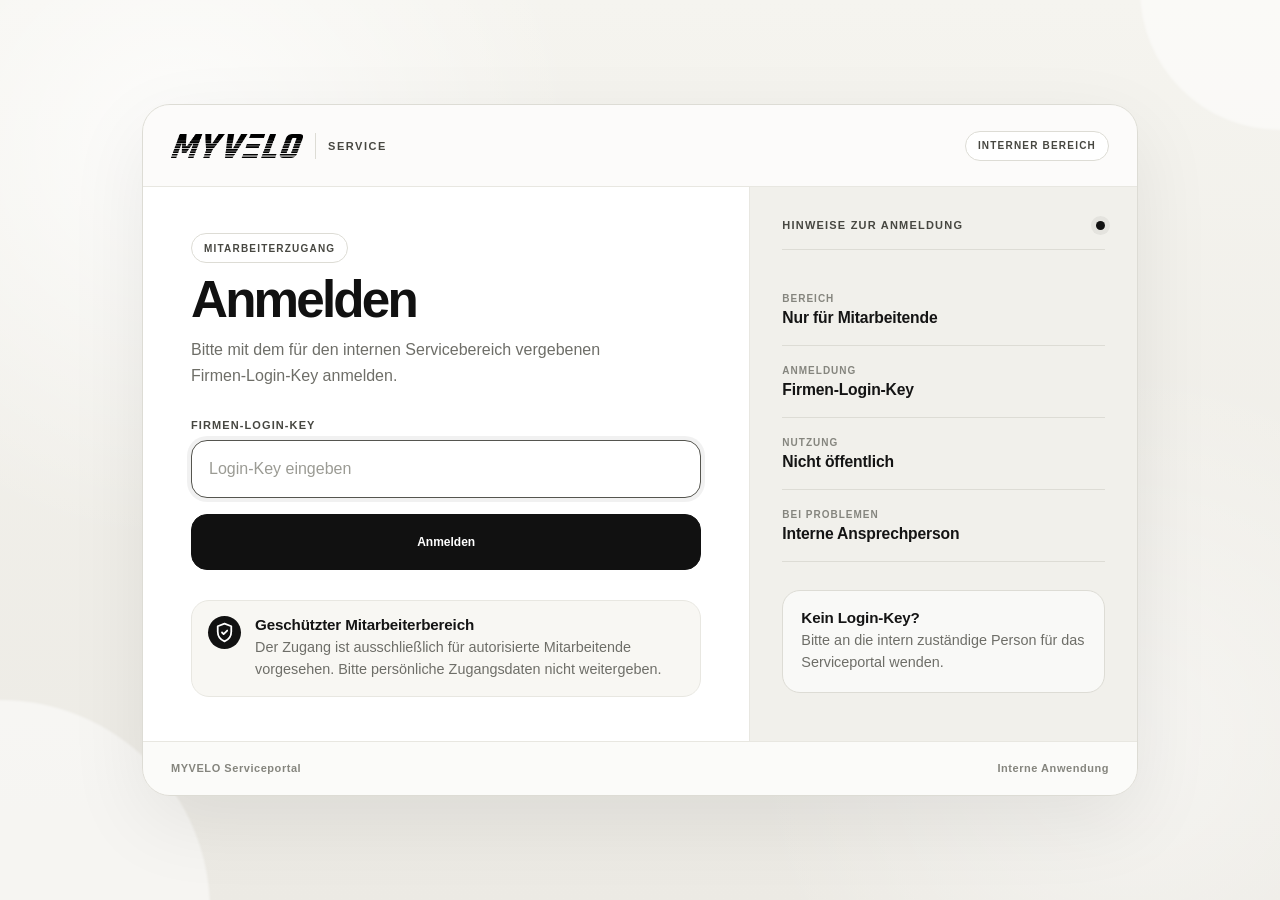
==== commit f7764c08: "Add files via upload" ====
--- a/index.html
+++ b/index.html
@@ -6,11 +6,11 @@
     <meta http-equiv="Content-Security-Policy" content="default-src 'self'; script-src 'self'; style-src 'self' 'unsafe-inline'; img-src 'self' data: blob:; connect-src 'self' https://myvelo-service.red-dawn-bec6.workers.dev https://*.myvelo.de; object-src 'none'; base-uri 'self'; form-action 'self'; frame-src 'none'; worker-src 'self' blob:; upgrade-insecure-requests">
   <meta name="referrer" content="no-referrer">
 <title>MYVELO Service · Servicevorgänge</title>
-  <link rel="stylesheet" href="assets/css/app.css?v=7.10.6">
-  <link rel="stylesheet" href="assets/css/employee-apple.css?v=7.14.2">
-  <script src="assets/js/auth-guard.js?v=7.11.0.2"></script>
+  <link rel="stylesheet" href="assets/css/app.css?v=7.15.4">
+  <link rel="stylesheet" href="assets/css/employee-apple.css?v=7.15.15">
+  <script src="assets/js/auth-guard.js?v=7.15.1"></script>
   <script src="assets/js/security-bootstrap.js?v=7.10.6"></script>
-  <script src="portal-config.js?v=7.14.2"></script>
+  <script src="portal-config.js?v=7.15.1"></script>
 </head>
 <body class="flow-employee">
 
@@ -46,6 +46,10 @@
 
       <div class="flow-sidebar-spacer"></div>
 
+      <a class="flow-nav-item" href="profile.html">
+        <span class="flow-nav-person" aria-hidden="true">MA</span>
+        <span>Mitarbeiter</span>
+      </a>
       <button class="flow-nav-item" id="logout-button" type="button">
         <span class="flow-nav-dot flow-nav-dot--muted"></span>
         <span>Abmelden</span>
@@ -89,7 +93,17 @@
             </div>
           </div>
 
-          <section class="flow-dashboard" id="active-dashboard" aria-label="Statusfilter">
+          <div class="flow-dashboard-sentinel" id="dashboard-filter-sentinel" aria-hidden="true"></div>
+
+          <section class="flow-dashboard-section" aria-label="Arbeitsstatus">
+            <div class="flow-section-heading">
+              <div>
+                <strong>Arbeitsstatus</strong>
+                <span>Vorgänge nach aktuellem Bearbeitungsstand filtern</span>
+              </div>
+            </div>
+
+            <section class="flow-dashboard" id="active-dashboard" aria-label="Statusfilter">
             <button class="flow-dashboard-card is-active" type="button" data-status-filter="all">
               <span>Aktiv gesamt</span>
               <strong id="stat-total">0</strong>
@@ -119,6 +133,7 @@
               <strong id="stat-progress">0</strong>
               <small>Aktuell in Bearbeitung</small>
             </button>
+            </section>
           </section>
 
           <section class="flow-panel flow-case-panel">
@@ -138,6 +153,22 @@
               <span></span>
             </div>
             <div class="flow-case-list" id="case-rows"></div>
+
+            <nav class="flow-pagination" id="case-pagination" aria-label="Seitennavigation der Vorgänge">
+              <div class="flow-pagination__meta">
+                <strong id="case-page-state">Seite 1 von 1</strong>
+                <span id="case-page-count">0 Vorgänge · maximal 15 pro Seite</span>
+              </div>
+              <div class="flow-pagination__controls">
+                <button class="flow-pagination__arrow" id="case-page-prev" type="button" aria-label="Vorherige Seite" disabled>
+                  <svg viewBox="0 0 20 20" aria-hidden="true" focusable="false"><path d="M12.75 4.75 7.5 10l5.25 5.25"/></svg>
+                </button>
+                <div class="flow-pagination__pages" id="case-page-buttons" aria-label="Seiten"></div>
+                <button class="flow-pagination__arrow" id="case-page-next" type="button" aria-label="Nächste Seite" disabled>
+                  <svg viewBox="0 0 20 20" aria-hidden="true" focusable="false"><path d="M7.25 4.75 12.5 10l-5.25 5.25"/></svg>
+                </button>
+              </div>
+            </nav>
           </section>
         </section>
       </main>
@@ -180,9 +211,10 @@
         </fieldset>
 
         <div class="flow-create-pair">
-          <label>
-            <span>Shopify-Referenz *</span>
-            <input name="shopify_ref" required placeholder="#4832">
+          <label class="flow-shopify-reference-field">
+            <span>Shopify-Auftragsnummer *</span>
+            <input name="shopify_ref" required placeholder="#4832" autocomplete="off">
+            <small>Die Shopify-Auftragsnummer ist die reguläre Referenz im Serviceportal.</small>
           </label>
 
           <label>
@@ -190,6 +222,16 @@
             <input name="customer_name" required placeholder="Vor- und Nachname">
           </label>
         </div>
+
+        <label class="flow-internal-reference-exception" id="internal-reference-exception">
+          <input type="checkbox" name="use_internal_reference" value="1">
+          <span class="flow-internal-reference-exception__check" aria-hidden="true"></span>
+          <span>
+            <strong>Keine Shopify-Auftragsnummer vorhanden</strong>
+            <small>Nur für Ausnahmefälle. Dann wird die interne Service-Referenz als Ersatz verwendet.</small>
+          </span>
+        </label>
+
 <div class="flow-create-pair">
           <label>
             <span>Gegenstand</span>
@@ -256,10 +298,23 @@
               <select name="service_choice" id="create-service-choice">
                 <option value="">Keine Vorauswahl</option>
                 <option value="none">Keine Zusatzleistung</option>
-                <option value="inspection">Inspektion · 96 €</option>
+                <option value="inspection">Inspektion</option>
                 <option value="inspection_wear">Inspektion + Verschleißteile</option>
               </select>
             </label>
+            <div class="flow-price-settings span-2 hidden" id="create-price-settings">
+              <label>
+                <span>Preis im Kundenportal</span>
+                <select name="service_price_mode" id="create-service-price-mode">
+                  <option value="hidden">Keinen Preis anzeigen</option>
+                  <option value="known">Bekannten Preis anzeigen</option>
+                </select>
+              </label>
+              <label class="hidden" id="create-service-price-amount-field">
+                <span>Bekannter Preis in €</span>
+                <input name="service_price_eur" inputmode="decimal" pattern="[0-9]+([,.][0-9]{1,2})?" placeholder="0,00">
+              </label>
+            </div>
             <label class="span-2">
               <span>Hinweis an uns</span>
               <textarea name="customer_note"></textarea>
@@ -276,25 +331,33 @@
     </form>
   </dialog>
 
-  <dialog class="flow-dialog flow-dialog--small" id="linkDialog">
+  <dialog class="flow-dialog flow-dialog--access" id="linkDialog">
     <div class="flow-dialog-head">
       <div>
         <span>Fertig</span>
-        <strong>Kundenlink erstellt</strong>
-      </div>
+        <strong>Kundenzugang erstellt</strong>
+      </div>
+      <button class="flow-close" id="closeCreatedLinkDialog" type="button" aria-label="Dialog schließen">×</button>
     </div>
-    <input class="flow-copy-input" id="createdLink" readonly>
-    <div class="flow-access-code-row">
-      <span>Verifizierungscode</span>
-      <strong id="createdVerificationCode">••••••</strong>
+    <div class="flow-access-dialog-body">
+      <label>
+        <span>Kundenlink</span>
+        <input class="flow-copy-input" id="createdLink" readonly>
+      </label>
+      <div class="flow-access-code-row">
+        <span>Verifizierungscode</span>
+        <strong id="createdVerificationCode">••••••</strong>
+      </div>
+      <p>Link und Code getrennt an den Kunden weitergeben. Der Link allein reicht nicht zur Anmeldung.</p>
     </div>
     <div class="flow-dialog-actions">
-      <button class="flow-action secondary" id="openCreatedLink" type="button">Öffnen</button>
+      <button class="flow-action secondary" id="openCreatedCase" type="button">Vorgang öffnen</button>
+      <button class="flow-action secondary" id="openCreatedLink" type="button">Kundenansicht</button>
       <button class="flow-action secondary" id="copyCreatedCode" type="button">Code kopieren</button>
-      <button class="flow-action primary" id="copyCreatedLink" type="button">Kopieren</button>
+      <button class="flow-action primary" id="copyCreatedLink" type="button">Link kopieren</button>
     </div>
   </dialog>
 
-  <script type="module" src="assets/js/admin.js?v=7.14.2"></script>
+  <script type="module" src="assets/js/admin.js?v=7.15.15"></script>
 </body>
 </html>
--- a/assets/css/app.css
+++ b/assets/css/app.css
@@ -8111,3 +8111,83 @@
     padding-bottom: 22px;
   }
 }
+
+/* =========================================================
+   V7.15.0 · Notification hierarchy & customer preview
+   ========================================================= */
+.flow-banner-stack {
+  top: max(14px, env(safe-area-inset-top));
+  right: 18px;
+  left: auto;
+  width: min(410px, calc(100vw - 28px));
+  transform: none;
+}
+
+dialog[open] > .flow-banner-stack {
+  top: 12px;
+  right: 12px;
+  width: min(380px, calc(100% - 24px));
+}
+
+.flow-banner--warning .flow-banner__marker {
+  background: repeating-linear-gradient(135deg, #111 0 4px, #cfcfca 4px 8px);
+}
+
+.flow-banner__action {
+  justify-self: start;
+  margin-top: 5px;
+  padding: 0;
+  border: 0;
+  background: transparent;
+  color: #111;
+  font: inherit;
+  font-size: 11px;
+  font-weight: 780;
+  text-decoration: underline;
+  text-underline-offset: 3px;
+  cursor: pointer;
+}
+
+.customer-preview-banner {
+  justify-content: flex-start;
+  align-items: center;
+  gap: 12px;
+}
+
+.customer-preview-banner__copy {
+  min-width: 0;
+  display: flex;
+  align-items: baseline;
+  gap: 10px;
+}
+
+.customer-preview-back {
+  flex: 0 0 auto;
+  min-height: 30px;
+  display: inline-flex;
+  align-items: center;
+  padding: 0 10px;
+  border: 1px solid #d4d4cf;
+  border-radius: 9px;
+  background: #fff;
+  color: #111;
+  font-weight: 760;
+  text-decoration: none;
+}
+
+@media (max-width: 680px) {
+  .flow-banner-stack {
+    right: 10px;
+    width: calc(100vw - 20px);
+  }
+
+  .customer-preview-banner {
+    flex-direction: row;
+    align-items: center;
+  }
+
+  .customer-preview-banner__copy {
+    display: grid;
+    gap: 2px;
+  }
+}
--- a/assets/css/employee-apple.css
+++ b/assets/css/employee-apple.css
@@ -2139,3 +2139,1747 @@
 body.flow-employee .flow-nav-subitem.is-active:focus-visible {
   outline-color: #111;
 }
+
+/* =========================================================
+   V7.15.0 · Employee polish, navigation, pricing & progress
+   ========================================================= */
+body.flow-employee {
+  --employee-chrome-height: 62px;
+}
+
+body.flow-employee .flow-sidebar {
+  padding-top: 0;
+}
+
+body.flow-employee .flow-brand {
+  min-height: var(--employee-chrome-height);
+  height: var(--employee-chrome-height);
+  box-sizing: border-box;
+  margin-bottom: 12px;
+  padding: 0 10px;
+}
+
+body.flow-employee .flow-topbar {
+  min-height: var(--employee-chrome-height);
+  height: var(--employee-chrome-height);
+}
+
+body.flow-employee .flow-dashboard-card.is-active,
+body.flow-employee .flow-dashboard-card.is-active:hover,
+body.flow-employee .flow-dashboard-card.is-active:focus-visible {
+  color: #fff !important;
+  background: #111 !important;
+}
+
+body.flow-employee .flow-dashboard-card.is-active > span,
+body.flow-employee .flow-dashboard-card.is-active > strong,
+body.flow-employee .flow-dashboard-card.is-active > small,
+body.flow-employee .flow-dashboard-card.is-active .flow-dashboard-card__value {
+  color: #fff !important;
+}
+
+body.flow-employee .flow-dashboard-card.is-active > span,
+body.flow-employee .flow-dashboard-card.is-active > small {
+  opacity: .72;
+}
+
+body.flow-employee .flow-dashboard-card:focus-visible {
+  outline: 2px solid #111;
+  outline-offset: -2px;
+}
+
+body.flow-employee .flow-back-button {
+  width: 32px;
+  height: 32px;
+  display: inline-grid;
+  place-items: center;
+  flex: 0 0 32px;
+  border: 1px solid var(--employee-line-strong);
+  border-radius: 10px;
+  background: rgba(255,255,255,.72);
+  color: #111;
+  text-decoration: none;
+  font-size: 18px;
+  line-height: 1;
+}
+
+body.flow-employee .flow-back-button:hover {
+  background: #fff;
+  border-color: rgba(17,17,17,.22);
+}
+
+body.flow-employee .flow-nav-person {
+  width: 24px;
+  height: 24px;
+  display: inline-grid;
+  place-items: center;
+  flex: 0 0 24px;
+  border: 1px solid rgba(17,17,17,.12);
+  border-radius: 8px;
+  background: rgba(255,255,255,.7);
+  color: #555550;
+  font-size: 8px;
+  font-weight: 800;
+  letter-spacing: .04em;
+}
+
+body.flow-employee .flow-case-table-head,
+body.flow-employee .flow-case-row {
+  grid-template-columns: minmax(170px,1.25fr) minmax(180px,1.2fr) minmax(130px,.82fr) 138px 84px;
+}
+
+body.flow-employee .flow-case-row {
+  position: relative;
+}
+
+body.flow-employee .flow-case-row__open {
+  position: absolute;
+  inset: 0;
+  z-index: 0;
+  border-radius: inherit;
+}
+
+body.flow-employee .flow-case-row > :not(.flow-case-row__open) {
+  position: relative;
+  z-index: 1;
+  pointer-events: none;
+}
+
+body.flow-employee .flow-case-actions {
+  justify-self: end;
+  display: flex;
+  align-items: center;
+  gap: 7px;
+  pointer-events: auto !important;
+}
+
+body.flow-employee .flow-case-customer {
+  min-height: 28px;
+  display: inline-flex;
+  align-items: center;
+  justify-content: center;
+  padding: 0 9px;
+  border: 1px solid rgba(17,17,17,.12);
+  border-radius: 8px;
+  background: #fff;
+  color: #222;
+  text-decoration: none;
+  font-size: 8.5px;
+  font-weight: 760;
+}
+
+body.flow-employee .flow-case-customer:hover {
+  border-color: rgba(17,17,17,.24);
+  background: #f3f3f0;
+}
+
+body.flow-employee .flow-status-panel {
+  grid-template-columns: minmax(0,1fr) auto;
+  gap: 14px;
+}
+
+body.flow-employee .flow-stage-progress {
+  grid-column: 1 / -1;
+  display: grid;
+  grid-template-columns: minmax(0, 1fr) auto;
+  align-items: center;
+  gap: 8px 12px;
+  width: 100%;
+  padding-top: 2px;
+}
+
+body.flow-employee .flow-stage-progress__track {
+  position: relative;
+  height: 5px;
+  overflow: hidden;
+  border-radius: 999px;
+  background: #e8e8e4;
+}
+
+body.flow-employee .flow-stage-progress__bar {
+  width: 0;
+  height: 100%;
+  border-radius: inherit;
+  background: #111;
+  transition: width .28s ease;
+}
+
+body.flow-employee .flow-stage-progress__copy {
+  color: var(--employee-muted);
+  font-size: 8.5px;
+  white-space: nowrap;
+}
+
+body.flow-employee .flow-status-menu {
+  max-height: min(420px, 60vh);
+  overflow-y: auto;
+}
+
+body.flow-employee .flow-price-settings {
+  display: grid;
+  grid-template-columns: repeat(2, minmax(0, 1fr));
+  gap: 12px;
+  margin-top: 12px;
+  padding: 12px;
+  border: 1px solid var(--employee-line);
+  border-radius: 12px;
+  background: #fafaf8;
+}
+
+body.flow-employee .flow-price-settings.hidden {
+  display: none !important;
+}
+
+body.flow-employee .flow-price-settings label {
+  display: grid;
+  gap: 7px;
+}
+
+body.flow-employee .flow-price-settings label > span {
+  color: var(--employee-muted);
+  font-size: 9px;
+  font-weight: 720;
+}
+
+body.flow-employee .flow-dialog--access {
+  width: min(460px, calc(100vw - 28px));
+  max-height: min(620px, calc(100dvh - 30px));
+}
+
+body.flow-employee .flow-access-dialog-body {
+  display: grid;
+  gap: 12px;
+  padding: 18px 22px 8px;
+}
+
+body.flow-employee .flow-access-dialog-body > p {
+  margin: 0;
+  color: var(--employee-muted);
+  font-size: 10.5px;
+  line-height: 1.55;
+}
+
+body.flow-employee .flow-profile-grid {
+  display: grid;
+  grid-template-columns: repeat(2, minmax(0, 1fr));
+  gap: 14px;
+}
+
+body.flow-employee .flow-profile-card {
+  min-height: 190px;
+  padding: 20px;
+  border: 1px solid var(--employee-line);
+  border-radius: 16px;
+  background: #fff;
+}
+
+body.flow-employee .flow-profile-card h2 {
+  margin: 7px 0 8px;
+  font-size: 18px;
+}
+
+body.flow-employee .flow-profile-card p,
+body.flow-employee .flow-profile-card small {
+  color: var(--employee-muted);
+  line-height: 1.55;
+}
+
+body.flow-employee .flow-profile-badge {
+  display: inline-flex;
+  align-items: center;
+  min-height: 24px;
+  padding: 0 8px;
+  border: 1px solid var(--employee-line);
+  border-radius: 999px;
+  color: #555550;
+  font-size: 8px;
+  font-weight: 800;
+  letter-spacing: .05em;
+  text-transform: uppercase;
+}
+
+@media (max-width: 860px) {
+  body.flow-employee .flow-sidebar { padding-top: 0; }
+  body.flow-employee .flow-case-row { grid-template-columns: minmax(0,1fr) 112px 78px; }
+  body.flow-employee .flow-case-actions { gap: 5px; }
+  body.flow-employee .flow-price-settings,
+  body.flow-employee .flow-profile-grid { grid-template-columns: 1fr; }
+}
+
+@media (max-width: 560px) {
+  body.flow-employee .flow-case-row { grid-template-columns: minmax(0,1fr) 78px; }
+  body.flow-employee .flow-case-actions { grid-column: 2; }
+  body.flow-employee .flow-case-arrow { display: none; }
+  body.flow-employee .flow-case-customer { min-width: 64px; }
+}
+
+body.flow-employee .flow-profile-identity {
+  display: flex;
+  align-items: center;
+  gap: 12px;
+  padding: 18px 0 14px;
+}
+
+body.flow-employee .flow-profile-avatar {
+  width: 46px;
+  height: 46px;
+  display: grid;
+  place-items: center;
+  flex: 0 0 46px;
+  border-radius: 14px;
+  background: #111;
+  color: #fff;
+  font-size: 11px;
+  font-weight: 820;
+  letter-spacing: .05em;
+}
+
+body.flow-employee .flow-profile-identity > div {
+  display: grid;
+  gap: 3px;
+}
+
+body.flow-employee .flow-profile-identity strong {
+  color: #111;
+  font-size: 13px;
+}
+
+body.flow-employee .flow-profile-identity span:not(.flow-profile-avatar) {
+  color: var(--employee-muted);
+  font-size: 9.5px;
+}
+
+body.flow-employee .flow-profile-list {
+  display: grid;
+  gap: 0;
+  margin: 0;
+}
+
+body.flow-employee .flow-profile-list > div {
+  min-height: 38px;
+  display: grid;
+  grid-template-columns: 1fr auto;
+  align-items: center;
+  gap: 12px;
+  border-top: 1px solid var(--employee-line);
+}
+
+body.flow-employee .flow-profile-list dt,
+body.flow-employee .flow-profile-list dd {
+  margin: 0;
+  font-size: 9.5px;
+}
+
+body.flow-employee .flow-profile-list dt { color: var(--employee-muted); }
+body.flow-employee .flow-profile-list dd { color: #111; font-weight: 680; }
+
+body.flow-employee .flow-profile-state {
+  display: inline-flex;
+  align-items: center;
+  min-height: 22px;
+  padding: 0 8px;
+  border-radius: 999px;
+  background: #ecece8;
+  color: #111;
+  font-size: 8px;
+  font-weight: 800;
+}
+
+body.flow-employee .flow-profile-note {
+  padding: 18px 0 14px;
+}
+
+body.flow-employee .flow-profile-note strong { font-size: 12px; }
+body.flow-employee .flow-profile-note p { margin: 7px 0 0; font-size: 10px; }
+
+body.flow-employee .flow-profile-disabled-action {
+  min-height: 40px;
+  display: flex;
+  align-items: center;
+  justify-content: center;
+  margin-top: 12px;
+  padding: 0 12px;
+  border: 1px dashed rgba(17,17,17,.18);
+  border-radius: 11px;
+  background: #f7f7f4;
+  color: #8a8a85;
+  font-size: 9px;
+  font-weight: 720;
+}
+
+/* Correct progress markup: outer span is the track, inner span is the fill. */
+body.flow-employee .flow-stage-progress__bar {
+  position: relative;
+  height: 5px;
+  overflow: hidden;
+  border-radius: 999px;
+  background: #e8e8e4;
+}
+
+body.flow-employee .flow-stage-progress__bar > span {
+  display: block;
+  width: 0;
+  height: 100%;
+  border-radius: inherit;
+  background: #111;
+  transition: width .28s ease;
+}
+
+body.flow-employee .flow-status {
+  display: grid;
+  gap: 5px;
+  min-width: 112px;
+}
+
+body.flow-employee .flow-status > span:first-child {
+  overflow: hidden;
+  text-overflow: ellipsis;
+  white-space: nowrap;
+}
+
+body.flow-employee .flow-status-progress {
+  height: 3px;
+  overflow: hidden;
+  border-radius: 999px;
+  background: rgba(17,17,17,.10);
+}
+
+body.flow-employee .flow-status-progress i {
+  display: block;
+  height: 100%;
+  border-radius: inherit;
+  background: currentColor;
+  opacity: .72;
+}
+
+@media (max-width: 560px) {
+  body.flow-employee .flow-status { display: none; }
+}
+
+body.flow-employee .flow-dialog--access .flow-dialog-actions {
+  flex-wrap: wrap;
+}
+
+body.flow-employee .flow-dialog--access .flow-dialog-actions .flow-action {
+  flex: 1 1 calc(50% - 8px);
+  min-width: 150px;
+}
+
+@media (max-width: 520px) {
+  body.flow-employee .flow-dialog--access .flow-dialog-actions .flow-action {
+    flex-basis: 100%;
+    min-width: 0;
+  }
+}
+
+/* V7.15.4 · Shopify-first reference exception */
+.flow-employee .flow-shopify-reference-field small {
+  display: block;
+  margin-top: 6px;
+  color: var(--muted);
+  font-size: 10px;
+  font-weight: 600;
+  line-height: 1.4;
+}
+
+.flow-employee .flow-shopify-reference-field.is-disabled {
+  opacity: .48;
+}
+
+.flow-employee .flow-internal-reference-exception {
+  display: grid;
+  grid-template-columns: 20px minmax(0, 1fr);
+  gap: 11px;
+  align-items: start;
+  margin: 0 12px;
+  padding: 13px 14px;
+  border: 1px solid var(--line);
+  border-radius: 12px;
+  background: #fafaf8;
+  cursor: pointer;
+}
+
+.flow-employee .flow-internal-reference-exception:hover,
+.flow-employee .flow-internal-reference-exception.is-active {
+  border-color: #bdbdb7;
+  background: #f5f5f2;
+}
+
+.flow-employee .flow-internal-reference-exception > input {
+  position: absolute;
+  opacity: 0;
+  pointer-events: none;
+}
+
+.flow-employee .flow-internal-reference-exception__check {
+  width: 18px;
+  height: 18px;
+  margin-top: 1px;
+  border: 1.5px solid #a9aaa5;
+  border-radius: 6px;
+  background: #fff;
+  box-sizing: border-box;
+  position: relative;
+}
+
+.flow-employee .flow-internal-reference-exception > input:checked + .flow-internal-reference-exception__check {
+  border-color: #111;
+  background: #111;
+}
+
+.flow-employee .flow-internal-reference-exception > input:checked + .flow-internal-reference-exception__check::after {
+  content: "";
+  position: absolute;
+  left: 5px;
+  top: 2px;
+  width: 5px;
+  height: 9px;
+  border: solid #fff;
+  border-width: 0 2px 2px 0;
+  transform: rotate(45deg);
+}
+
+.flow-employee .flow-internal-reference-exception strong,
+.flow-employee .flow-internal-reference-exception small {
+  display: block;
+}
+
+.flow-employee .flow-internal-reference-exception strong {
+  font-size: 11px;
+  line-height: 1.35;
+}
+
+.flow-employee .flow-internal-reference-exception small {
+  margin-top: 3px;
+  color: var(--muted);
+  font-size: 10px;
+  line-height: 1.4;
+}
+
+/* =========================================================
+   V7.15.9 · Employee dashboard aligned with customer portal
+   Spacious desktop composition, independent status cards,
+   service cards instead of a rigid table, softer geometry.
+   ========================================================= */
+
+@media (min-width: 861px) {
+  body.flow-employee {
+    background:
+      radial-gradient(circle at 76% -12%, rgba(255,255,255,.96), transparent 34%),
+      #f4f4f1;
+  }
+
+  body.flow-employee .flow-main {
+    background: transparent;
+  }
+
+  body.flow-employee .flow-topbar {
+    min-height: 72px;
+    height: 72px;
+    padding-inline: clamp(30px, 3vw, 48px);
+    border-bottom: 0;
+    background: rgba(244,244,241,.82);
+  }
+
+  body.flow-employee .flow-topbar-left strong {
+    color: #6f6f69;
+    font-size: 11px;
+    font-weight: 720;
+    letter-spacing: .02em;
+  }
+
+  body.flow-employee .flow-topbar-actions {
+    gap: 9px;
+  }
+
+  body.flow-employee .flow-topbar .flow-action {
+    min-height: 38px;
+    padding-inline: 15px;
+    border-radius: 12px;
+  }
+
+  body.flow-employee .flow-workspace {
+    width: min(100%, 1440px);
+    padding: 42px clamp(34px, 4vw, 64px) 72px;
+  }
+
+  body.flow-employee .flow-page-intro {
+    margin-bottom: 36px;
+  }
+
+  body.flow-employee .flow-page-intro__copy {
+    max-width: 760px;
+  }
+
+  body.flow-employee .flow-page-intro__eyebrow {
+    margin-bottom: 10px;
+    color: #8d8d87;
+    font-size: 10px;
+    letter-spacing: .11em;
+  }
+
+  body.flow-employee .flow-page-intro h1 {
+    font-size: clamp(38px, 4.2vw, 56px);
+    font-weight: 650;
+    letter-spacing: -.055em;
+    line-height: .98;
+  }
+
+  body.flow-employee .flow-page-intro p {
+    max-width: 640px;
+    margin-top: 16px;
+    color: #777771;
+    font-size: 14px;
+    line-height: 1.55;
+  }
+
+  body.flow-employee .flow-dashboard-section {
+    margin-bottom: 34px;
+  }
+
+  body.flow-employee .flow-section-heading {
+    display: flex;
+    align-items: end;
+    justify-content: space-between;
+    gap: 24px;
+    margin-bottom: 14px;
+    padding-inline: 4px;
+  }
+
+  body.flow-employee .flow-section-heading > div {
+    display: grid;
+    gap: 4px;
+  }
+
+  body.flow-employee .flow-section-heading strong {
+    color: #171715;
+    font-size: 14px;
+    font-weight: 720;
+  }
+
+  body.flow-employee .flow-section-heading span {
+    color: #8e8e88;
+    font-size: 10px;
+  }
+
+  body.flow-employee .flow-dashboard {
+    display: grid;
+    grid-template-columns: repeat(5, minmax(0, 1fr));
+    gap: 12px;
+    margin: 0;
+    overflow: visible;
+    border: 0;
+    border-radius: 0;
+    background: transparent;
+    box-shadow: none;
+  }
+
+  body.flow-employee .flow-dashboard-card,
+  body.flow-employee .flow-dashboard-card:first-child {
+    min-width: 0;
+    min-height: 128px;
+    padding: 19px 20px 17px;
+    border: 1px solid rgba(17,17,17,.075);
+    border-radius: 20px;
+    background: rgba(255,255,255,.83);
+    box-shadow: 0 1px 2px rgba(0,0,0,.018), 0 12px 34px rgba(0,0,0,.025);
+  }
+
+  body.flow-employee .flow-dashboard-card:hover {
+    transform: translateY(-1px);
+    border-color: rgba(17,17,17,.12);
+    background: rgba(255,255,255,.98);
+    box-shadow: 0 16px 38px rgba(0,0,0,.045);
+  }
+
+  body.flow-employee .flow-dashboard-card.is-active,
+  body.flow-employee .flow-dashboard-card.is-active:hover {
+    background: #151513 !important;
+    border-color: #151513 !important;
+    box-shadow: 0 18px 42px rgba(0,0,0,.12);
+  }
+
+  body.flow-employee .flow-dashboard-card > span {
+    color: #7c7c76;
+    font-size: 9px;
+    font-weight: 760;
+    letter-spacing: .075em;
+  }
+
+  body.flow-employee .flow-dashboard-card strong {
+    margin-top: 15px;
+    font-size: 34px;
+    font-weight: 590;
+    letter-spacing: -.055em;
+    line-height: .95;
+  }
+
+  body.flow-employee .flow-dashboard-card small {
+    margin-top: 12px;
+    color: #91918b;
+    font-size: 9.5px;
+    line-height: 1.35;
+  }
+
+  body.flow-employee .flow-case-panel,
+  body.flow-employee .flow-panel.flow-case-panel {
+    overflow: visible;
+    border: 0;
+    border-radius: 0;
+    background: transparent;
+    box-shadow: none;
+  }
+
+  body.flow-employee .flow-panel-head {
+    min-height: 0;
+    margin-bottom: 14px;
+    padding: 0 4px;
+    border: 0;
+    background: transparent;
+  }
+
+  body.flow-employee .flow-panel-head > div {
+    display: grid;
+    gap: 4px;
+  }
+
+  body.flow-employee .flow-panel-head strong {
+    font-size: 15px;
+    font-weight: 720;
+  }
+
+  body.flow-employee .flow-panel-head span,
+  body.flow-employee .flow-panel-head__hint {
+    color: #8e8e88 !important;
+    font-size: 10px !important;
+  }
+
+  body.flow-employee .flow-case-table-head {
+    display: none;
+  }
+
+  body.flow-employee .flow-case-list {
+    display: grid;
+    gap: 11px;
+  }
+
+  body.flow-employee .flow-case-row {
+    min-height: 100px;
+    display: grid;
+    grid-template-columns: minmax(220px,1.15fr) minmax(270px,1.25fr) minmax(170px,.8fr) minmax(150px,.7fr) auto;
+    align-items: center;
+    gap: 24px;
+    padding: 18px 20px 18px 24px;
+    border: 1px solid rgba(17,17,17,.072);
+    border-radius: 20px;
+    background: rgba(255,255,255,.86);
+    box-shadow: 0 1px 2px rgba(0,0,0,.016), 0 10px 28px rgba(0,0,0,.022);
+  }
+
+  body.flow-employee .flow-case-row:hover {
+    transform: translateY(-1px);
+    border-color: rgba(17,17,17,.12);
+    background: #fff;
+    box-shadow: 0 16px 40px rgba(0,0,0,.045);
+  }
+
+  body.flow-employee .flow-case-main,
+  body.flow-employee .flow-case-kind,
+  body.flow-employee .flow-case-meta {
+    min-width: 0;
+  }
+
+  body.flow-employee .flow-case-main strong {
+    font-size: 14px;
+    font-weight: 730;
+    letter-spacing: -.02em;
+  }
+
+  body.flow-employee .flow-case-main span:not(.flow-reference-tag),
+  body.flow-employee .flow-case-kind span:not(.flow-case-tag),
+  body.flow-employee .flow-case-meta span:not(.flow-case-tag) {
+    margin-top: 6px;
+    color: #85857f;
+    font-size: 10px;
+  }
+
+  body.flow-employee .flow-reference-tag {
+    width: max-content;
+    max-width: 100%;
+    display: inline-flex;
+    align-items: center;
+    min-height: 25px;
+    margin-top: 7px;
+    padding: 0 9px;
+    overflow: hidden;
+    border: 1px solid rgba(17,17,17,.085);
+    border-radius: 999px;
+    background: #f5f5f2;
+    color: #5f5f5a;
+    font-size: 9px;
+    font-weight: 720;
+    text-overflow: ellipsis;
+    white-space: nowrap;
+  }
+
+  body.flow-employee .flow-case-tag-row {
+    display: flex;
+    flex-wrap: wrap;
+    gap: 6px;
+    margin-top: 8px;
+  }
+
+  body.flow-employee .flow-case-tag {
+    width: max-content;
+    max-width: 100%;
+    display: inline-flex !important;
+    align-items: center;
+    min-height: 25px;
+    margin: 0 !important;
+    padding: 0 9px;
+    border-radius: 999px;
+    background: #f2f2ef;
+    color: #595954 !important;
+    font-size: 9px !important;
+    font-weight: 700;
+    line-height: 1 !important;
+    white-space: nowrap;
+  }
+
+  body.flow-employee .flow-case-kind > strong,
+  body.flow-employee .flow-case-meta > strong {
+    color: #85857f;
+    font-size: 8.5px;
+    font-weight: 760;
+    letter-spacing: .075em;
+    text-transform: uppercase;
+  }
+
+  body.flow-employee .flow-status {
+    width: 100%;
+    max-width: 176px;
+    min-height: 50px;
+    display: grid;
+    align-content: center;
+    gap: 8px;
+    padding: 10px 12px;
+    border: 0;
+    border-radius: 14px;
+    background: #f3f3f0;
+    color: #30302d;
+    font-size: 9.5px;
+    font-weight: 720;
+  }
+
+  body.flow-employee .flow-status-progress {
+    height: 3px;
+    overflow: hidden;
+    border-radius: 999px;
+    background: rgba(17,17,17,.09);
+  }
+
+  body.flow-employee .flow-status-progress > i {
+    border-radius: inherit;
+    background: #191917;
+  }
+
+  body.flow-employee .flow-case-actions {
+    gap: 10px;
+  }
+
+  body.flow-employee .flow-case-customer {
+    min-height: 36px;
+    padding-inline: 13px;
+    border: 1px solid rgba(17,17,17,.09);
+    border-radius: 12px;
+    background: #f7f7f4;
+    color: #383834;
+    font-size: 9px;
+  }
+
+  body.flow-employee .flow-case-customer:hover {
+    border-color: rgba(17,17,17,.16);
+    background: #eeeeea;
+  }
+
+  body.flow-employee .flow-case-arrow {
+    width: 30px;
+    height: 30px;
+    display: grid;
+    place-items: center;
+    border-radius: 999px;
+    background: #171715;
+    color: #fff;
+    font-size: 17px;
+  }
+
+  body.flow-employee .flow-case-row--empty,
+  body.flow-employee .flow-case-row--error {
+    min-height: 150px;
+    grid-template-columns: 1fr;
+    padding: 34px;
+  }
+
+  body.flow-employee .employee-dashboard-loader {
+    border: 0;
+    border-radius: 22px;
+    background: rgba(244,244,241,.78);
+  }
+}
+
+@media (max-width: 1180px) and (min-width: 861px) {
+  body.flow-employee .flow-dashboard {
+    grid-template-columns: repeat(3, minmax(0,1fr));
+  }
+
+  body.flow-employee .flow-dashboard-card:first-child {
+    grid-column: auto;
+  }
+
+  body.flow-employee .flow-case-row {
+    grid-template-columns: minmax(190px,1.1fr) minmax(230px,1fr) minmax(145px,.7fr) 145px auto;
+    gap: 16px;
+    padding-inline: 18px;
+  }
+}
+
+@media (max-width: 860px) {
+  body.flow-employee .flow-dashboard-section {
+    margin-bottom: 24px;
+  }
+
+  body.flow-employee .flow-section-heading {
+    display: none;
+  }
+
+  body.flow-employee .flow-case-list {
+    display: grid;
+    gap: 9px;
+  }
+
+  body.flow-employee .flow-case-row {
+    border: 1px solid rgba(17,17,17,.075);
+    border-radius: 17px;
+    background: #fff;
+  }
+
+  body.flow-employee .flow-reference-tag {
+    width: max-content;
+    display: inline-flex;
+    margin-top: 5px;
+    padding: 4px 8px;
+    border-radius: 999px;
+    background: #f3f3f0;
+    color: #666660;
+    font-size: 8.5px;
+    font-weight: 720;
+  }
+}
+
+/* =========================================================
+   V7.15.10 · Fixed employee navigation + grounded card areas
+   ========================================================= */
+@media (min-width: 861px) {
+  body.flow-employee .flow-shell {
+    display: block;
+    min-height: 100vh;
+  }
+
+  body.flow-employee .flow-sidebar {
+    position: fixed !important;
+    top: 0;
+    bottom: 0;
+    left: 0;
+    width: 244px;
+    height: 100dvh;
+    overflow-y: auto;
+    overscroll-behavior: contain;
+    background: #efefeb;
+    border-right: 1px solid rgba(17,17,17,.08);
+    box-shadow: 8px 0 30px rgba(0,0,0,.018);
+  }
+
+  body.flow-employee .flow-main {
+    width: calc(100% - 244px);
+    min-height: 100vh;
+    margin-left: 244px;
+  }
+
+  body.flow-employee .flow-dashboard-section {
+    margin-bottom: 28px;
+    padding: 18px;
+    border: 1px solid rgba(17,17,17,.045);
+    border-radius: 28px;
+    background: #e9e9e5;
+    box-shadow: inset 0 1px 0 rgba(255,255,255,.45);
+  }
+
+  body.flow-employee .flow-dashboard-section .flow-section-heading {
+    margin-bottom: 16px;
+    padding-inline: 6px;
+  }
+
+  body.flow-employee .flow-dashboard-card,
+  body.flow-employee .flow-dashboard-card:first-child {
+    background: #ffffff;
+    border-color: rgba(17,17,17,.065);
+  }
+
+  body.flow-employee .flow-case-panel,
+  body.flow-employee .flow-panel.flow-case-panel {
+    padding: 18px;
+    border: 1px solid rgba(17,17,17,.045);
+    border-radius: 28px;
+    background: #e9e9e5;
+    box-shadow: inset 0 1px 0 rgba(255,255,255,.45);
+  }
+
+  body.flow-employee .flow-case-panel .flow-panel-head {
+    margin-bottom: 16px;
+    padding-inline: 6px;
+  }
+
+  body.flow-employee .flow-case-row {
+    background: #ffffff;
+  }
+
+  body.flow-employee .flow-case-row:hover {
+    background: #ffffff;
+  }
+
+  body.flow-employee .employee-dashboard-loader {
+    background: #e9e9e5;
+  }
+}
+
+/* =========================================================
+   V7.15.11 · Contained case cards + unified section header
+   Keep the list geometry inside its parent surface and make
+   the heading part of the same grounded section background.
+   ========================================================= */
+@media (min-width: 861px) {
+  body.flow-employee .flow-case-panel,
+  body.flow-employee .flow-panel.flow-case-panel {
+    width: 100%;
+    min-width: 0;
+    padding: 0 !important;
+    overflow: hidden !important;
+    border: 1px solid rgba(17,17,17,.05) !important;
+    border-radius: 28px !important;
+    background: #e9e9e5 !important;
+    box-shadow: inset 0 1px 0 rgba(255,255,255,.46) !important;
+  }
+
+  body.flow-employee .flow-case-panel .flow-panel-head {
+    min-height: 76px;
+    margin: 0 !important;
+    padding: 20px 24px 16px !important;
+    border: 0 !important;
+    border-bottom: 0 !important;
+    border-radius: 0 !important;
+    background: transparent !important;
+    box-shadow: none !important;
+  }
+
+  body.flow-employee .flow-case-panel .flow-panel-head > div {
+    gap: 5px;
+  }
+
+  body.flow-employee .flow-case-panel .flow-panel-head strong {
+    font-size: 15px;
+    font-weight: 730;
+    letter-spacing: -.018em;
+  }
+
+  body.flow-employee .flow-case-panel .flow-panel-head span,
+  body.flow-employee .flow-case-panel .flow-panel-head__hint {
+    color: #85857f !important;
+  }
+
+  body.flow-employee .flow-case-list {
+    width: 100%;
+    min-width: 0;
+    padding: 0 18px 18px;
+    gap: 11px;
+    overflow: hidden;
+    box-sizing: border-box;
+  }
+
+  body.flow-employee .flow-case-row {
+    width: 100%;
+    max-width: 100%;
+    min-width: 0;
+    box-sizing: border-box;
+    margin: 0;
+  }
+
+  body.flow-employee .flow-case-row > * {
+    min-width: 0;
+  }
+
+  body.flow-employee .flow-case-actions {
+    min-width: max-content;
+    justify-self: end;
+  }
+
+  body.flow-employee .flow-case-row:hover {
+    transform: translateY(-1px);
+  }
+}
+
+/* =========================================================
+   V7.15.12 · Case action containment + stable dark chevron
+   Keep all row actions visually inside the child card and
+   never invert the chevron glyph on row hover.
+   ========================================================= */
+@media (min-width: 861px) {
+  body.flow-employee .flow-case-row {
+    padding-right: 26px;
+  }
+
+  body.flow-employee .flow-case-actions {
+    min-width: max-content;
+    justify-self: end;
+    justify-content: flex-end;
+    padding-right: 0;
+    margin-right: 0;
+  }
+
+  body.flow-employee .flow-case-arrow {
+    flex: 0 0 30px;
+    width: 30px;
+    height: 30px;
+    margin: 0;
+    transform: none !important;
+    background: #171715 !important;
+    color: #fff !important;
+  }
+
+  body.flow-employee .flow-case-row:hover .flow-case-arrow,
+  body.flow-employee .flow-case-arrow:hover {
+    transform: none !important;
+    background: #171715 !important;
+    color: #fff !important;
+  }
+}
+
+
+/* =========================================================
+   V7.15.13 · Single SVG case action
+   Replace the separate customer shortcut + text chevron with
+   one clear circular case-open action in the former customer slot.
+   ========================================================= */
+body.flow-employee .flow-case-actions {
+  min-width: 44px;
+  justify-self: end;
+  justify-content: flex-end;
+  gap: 0;
+}
+
+body.flow-employee .flow-case-open-button {
+  position: relative;
+  z-index: 3;
+  width: 38px;
+  height: 38px;
+  flex: 0 0 38px;
+  display: inline-grid;
+  place-items: center;
+  border: 0;
+  border-radius: 999px;
+  background: #171715;
+  color: #fff;
+  text-decoration: none;
+  box-shadow: 0 1px 2px rgba(0,0,0,.08);
+  transition: transform 160ms ease, background-color 160ms ease, box-shadow 160ms ease;
+  pointer-events: auto;
+}
+
+body.flow-employee .flow-case-open-button svg {
+  width: 16px;
+  height: 16px;
+  display: block;
+  fill: none;
+  stroke: currentColor;
+  stroke-width: 1.8;
+  stroke-linecap: round;
+  stroke-linejoin: round;
+  color: #fff;
+  pointer-events: none;
+}
+
+body.flow-employee .flow-case-open-button:hover,
+body.flow-employee .flow-case-open-button:focus-visible {
+  background: #000;
+  color: #fff;
+  transform: translateX(1px);
+  box-shadow: 0 5px 14px rgba(0,0,0,.13);
+}
+
+body.flow-employee .flow-case-open-button:hover svg,
+body.flow-employee .flow-case-open-button:focus-visible svg,
+body.flow-employee .flow-case-row:hover .flow-case-open-button svg {
+  color: #fff;
+  stroke: currentColor;
+}
+
+body.flow-employee .flow-case-customer,
+body.flow-employee .flow-case-arrow {
+  display: none !important;
+}
+
+@media (max-width: 860px) {
+  body.flow-employee .flow-case-open-button {
+    width: 36px;
+    height: 36px;
+    flex-basis: 36px;
+  }
+}
+
+@media (max-width: 560px) {
+  body.flow-employee .flow-case-actions {
+    min-width: 40px;
+  }
+
+  body.flow-employee .flow-case-open-button {
+    width: 34px;
+    height: 34px;
+    flex-basis: 34px;
+  }
+}
+
+
+/* =========================================================
+   V7.15.14 · Sticky compact filters + 15-item pagination
+   ========================================================= */
+@media (min-width: 861px) {
+  body.flow-employee .flow-dashboard-section {
+    position: sticky;
+    top: var(--dashboard-sticky-top, 72px);
+    z-index: 48;
+    transition: padding 180ms ease, border-radius 180ms ease, box-shadow 180ms ease,
+                background-color 180ms ease, margin-bottom 180ms ease;
+  }
+
+  body.flow-employee .flow-dashboard-section.is-compact {
+    margin-bottom: 22px;
+    padding: 9px 10px;
+    border-color: rgba(17,17,17,.07);
+    border-radius: 20px;
+    background: rgba(233,233,229,.92);
+    box-shadow: 0 10px 32px rgba(0,0,0,.065), inset 0 1px 0 rgba(255,255,255,.58);
+    backdrop-filter: blur(24px) saturate(135%);
+    -webkit-backdrop-filter: blur(24px) saturate(135%);
+  }
+
+  body.flow-employee .flow-dashboard-section.is-compact .flow-section-heading {
+    display: none;
+  }
+
+  body.flow-employee .flow-dashboard-section.is-compact .flow-dashboard {
+    gap: 7px;
+  }
+
+  body.flow-employee .flow-dashboard-section.is-compact .flow-dashboard-card,
+  body.flow-employee .flow-dashboard-section.is-compact .flow-dashboard-card:first-child {
+    min-height: 58px;
+    display: grid;
+    grid-template-columns: minmax(0, 1fr) auto;
+    grid-template-rows: 1fr;
+    align-items: center;
+    gap: 10px;
+    padding: 10px 13px;
+    border-radius: 14px;
+    box-shadow: none;
+  }
+
+  body.flow-employee .flow-dashboard-section.is-compact .flow-dashboard-card:hover {
+    transform: none;
+    box-shadow: none;
+  }
+
+  body.flow-employee .flow-dashboard-section.is-compact .flow-dashboard-card > span {
+    min-width: 0;
+    overflow: hidden;
+    font-size: 8.5px;
+    line-height: 1.15;
+    text-overflow: ellipsis;
+    white-space: nowrap;
+  }
+
+  body.flow-employee .flow-dashboard-section.is-compact .flow-dashboard-card strong {
+    margin: 0;
+    font-size: 21px;
+    line-height: 1;
+  }
+
+  body.flow-employee .flow-dashboard-section.is-compact .flow-dashboard-card small {
+    display: none;
+  }
+
+  body.flow-employee .flow-case-panel {
+    scroll-margin-top: 154px;
+  }
+}
+
+body.flow-employee .flow-pagination {
+  min-height: 68px;
+  display: flex;
+  align-items: center;
+  justify-content: space-between;
+  gap: 18px;
+  margin: 0 18px 18px;
+  padding: 11px 12px 11px 16px;
+  border: 1px solid rgba(17,17,17,.055);
+  border-radius: 18px;
+  background: rgba(246,246,243,.88);
+  box-shadow: inset 0 1px 0 rgba(255,255,255,.62);
+}
+
+body.flow-employee .flow-pagination__meta {
+  min-width: 0;
+  display: grid;
+  gap: 3px;
+}
+
+body.flow-employee .flow-pagination__meta strong {
+  color: #20201d;
+  font-size: 11px;
+  font-weight: 740;
+}
+
+body.flow-employee .flow-pagination__meta span {
+  color: #8a8a84;
+  font-size: 9px;
+  line-height: 1.3;
+}
+
+body.flow-employee .flow-pagination__controls,
+body.flow-employee .flow-pagination__pages {
+  display: flex;
+  align-items: center;
+}
+
+body.flow-employee .flow-pagination__controls {
+  gap: 7px;
+}
+
+body.flow-employee .flow-pagination__pages {
+  gap: 5px;
+}
+
+body.flow-employee .flow-pagination__arrow,
+body.flow-employee .flow-pagination__page {
+  width: 34px;
+  height: 34px;
+  display: inline-grid;
+  place-items: center;
+  padding: 0;
+  border: 1px solid rgba(17,17,17,.08);
+  border-radius: 11px;
+  background: #fff;
+  color: #343430;
+  font: inherit;
+  font-size: 10px;
+  font-weight: 740;
+  cursor: pointer;
+  transition: background-color 150ms ease, color 150ms ease, border-color 150ms ease, transform 150ms ease;
+}
+
+body.flow-employee .flow-pagination__arrow svg {
+  width: 15px;
+  height: 15px;
+  fill: none;
+  stroke: currentColor;
+  stroke-width: 1.8;
+  stroke-linecap: round;
+  stroke-linejoin: round;
+}
+
+body.flow-employee .flow-pagination__arrow:hover:not(:disabled),
+body.flow-employee .flow-pagination__page:hover:not(.is-current) {
+  border-color: rgba(17,17,17,.15);
+  background: #f0f0ec;
+  transform: translateY(-1px);
+}
+
+body.flow-employee .flow-pagination__page.is-current {
+  border-color: #171715;
+  background: #171715;
+  color: #fff;
+}
+
+body.flow-employee .flow-pagination__arrow:disabled {
+  border-color: rgba(17,17,17,.045);
+  background: rgba(255,255,255,.45);
+  color: #b6b6b0;
+  cursor: default;
+}
+
+body.flow-employee .flow-pagination__ellipsis {
+  width: 24px;
+  color: #969690;
+  font-size: 9px;
+  text-align: center;
+}
+
+body.flow-employee .flow-pagination:not(.is-active) .flow-pagination__pages {
+  opacity: .72;
+}
+
+@media (max-width: 860px) {
+  body.flow-employee .flow-pagination {
+    min-height: 0;
+    align-items: stretch;
+    flex-direction: column;
+    margin: 2px 0 0;
+    padding: 12px;
+    border-radius: 16px;
+  }
+
+  body.flow-employee .flow-pagination__controls {
+    justify-content: space-between;
+  }
+
+  body.flow-employee .flow-pagination__pages {
+    flex: 1 1 auto;
+    justify-content: center;
+  }
+}
+
+
+/* =========================================================
+   V7.15.15 · Zero horizontal overflow + stable sticky morph
+   The dashboard must never create a horizontal page scroller.
+   Compact mode is driven by an external sentinel so changing
+   the filter section's own height cannot retrigger the state.
+   ========================================================= */
+
+html,
+body.flow-employee {
+  width: 100%;
+  max-width: 100%;
+  overflow-x: clip;
+}
+
+body.flow-employee .flow-shell,
+body.flow-employee .flow-main,
+body.flow-employee .flow-workspace,
+body.flow-employee .flow-data-surface,
+body.flow-employee .flow-dashboard-section,
+body.flow-employee .flow-dashboard,
+body.flow-employee .flow-case-panel,
+body.flow-employee .flow-case-list,
+body.flow-employee .flow-case-row,
+body.flow-employee .flow-pagination {
+  min-width: 0;
+  max-width: 100%;
+  box-sizing: border-box;
+}
+
+body.flow-employee .flow-dashboard-sentinel {
+  width: 1px;
+  height: 1px;
+  margin: 0;
+  padding: 0;
+  pointer-events: none;
+}
+
+@media (min-width: 861px) {
+  body.flow-employee .flow-main {
+    width: auto !important;
+    max-width: calc(100% - 244px);
+    margin-left: 244px;
+    overflow-x: clip;
+  }
+
+  body.flow-employee .flow-workspace {
+    width: 100%;
+  }
+
+  /* Never fall back to the old horizontally scrolling KPI strip. */
+  body.flow-employee .flow-dashboard {
+    overflow: visible !important;
+  }
+
+  body.flow-employee .flow-dashboard-card,
+  body.flow-employee .flow-dashboard-card:first-child {
+    min-width: 0 !important;
+    max-width: 100%;
+    transition:
+      min-height 300ms var(--employee-ease),
+      padding 300ms var(--employee-ease),
+      border-radius 300ms var(--employee-ease),
+      background-color 220ms ease,
+      border-color 220ms ease,
+      box-shadow 220ms ease,
+      transform 220ms var(--employee-ease);
+  }
+
+  body.flow-employee .flow-dashboard-section {
+    transform: translateZ(0);
+    will-change: padding, border-radius, box-shadow;
+    transition:
+      padding 320ms var(--employee-ease),
+      border-radius 320ms var(--employee-ease),
+      box-shadow 260ms ease,
+      background-color 260ms ease,
+      margin-bottom 320ms var(--employee-ease);
+  }
+
+  body.flow-employee .flow-dashboard-section .flow-section-heading {
+    max-height: 46px;
+    overflow: hidden;
+    opacity: 1;
+    transform: translateY(0);
+    transform-origin: top left;
+    transition:
+      max-height 300ms var(--employee-ease),
+      margin-bottom 300ms var(--employee-ease),
+      opacity 170ms ease,
+      transform 300ms var(--employee-ease),
+      padding 300ms var(--employee-ease);
+  }
+
+  body.flow-employee .flow-dashboard-section .flow-dashboard {
+    transition: gap 300ms var(--employee-ease);
+  }
+
+  body.flow-employee .flow-dashboard-card > span,
+  body.flow-employee .flow-dashboard-card strong,
+  body.flow-employee .flow-dashboard-card small {
+    transition:
+      margin 300ms var(--employee-ease),
+      font-size 300ms var(--employee-ease),
+      line-height 300ms var(--employee-ease),
+      opacity 170ms ease,
+      max-height 300ms var(--employee-ease),
+      transform 300ms var(--employee-ease);
+  }
+
+  /* Compact without switching layout models: avoids a discrete grid jump. */
+  body.flow-employee .flow-dashboard-section.is-compact {
+    margin-bottom: 22px;
+    padding: 10px;
+    border-radius: 20px;
+  }
+
+  body.flow-employee .flow-dashboard-section.is-compact .flow-section-heading {
+    display: flex !important;
+    max-height: 0;
+    margin-bottom: 0;
+    padding-block: 0;
+    opacity: 0;
+    transform: translateY(-7px);
+    pointer-events: none;
+  }
+
+  body.flow-employee .flow-dashboard-section.is-compact .flow-dashboard {
+    gap: 7px;
+  }
+
+  body.flow-employee .flow-dashboard-section.is-compact .flow-dashboard-card,
+  body.flow-employee .flow-dashboard-section.is-compact .flow-dashboard-card:first-child {
+    min-height: 66px;
+    display: grid;
+    grid-template-columns: 1fr;
+    grid-template-rows: auto auto 0fr;
+    align-content: center;
+    gap: 3px;
+    padding: 9px 13px;
+    border-radius: 14px;
+    box-shadow: none;
+  }
+
+  body.flow-employee .flow-dashboard-section.is-compact .flow-dashboard-card > span {
+    font-size: 8.5px;
+    line-height: 1.1;
+  }
+
+  body.flow-employee .flow-dashboard-section.is-compact .flow-dashboard-card strong {
+    margin: 2px 0 0;
+    font-size: 21px;
+    line-height: 1;
+  }
+
+  body.flow-employee .flow-dashboard-section.is-compact .flow-dashboard-card small {
+    display: block !important;
+    max-height: 0;
+    margin: 0;
+    overflow: hidden;
+    opacity: 0;
+    transform: translateY(-3px);
+  }
+
+  body.flow-employee .flow-pagination {
+    flex-wrap: wrap;
+  }
+
+  body.flow-employee .flow-pagination__controls,
+  body.flow-employee .flow-pagination__pages {
+    min-width: 0;
+    max-width: 100%;
+  }
+}
+
+/* Intermediate desktop widths: reflow instead of ever scrolling sideways. */
+@media (min-width: 861px) and (max-width: 1180px) {
+  body.flow-employee .flow-dashboard,
+  body.flow-employee .flow-dashboard-section.is-compact .flow-dashboard {
+    grid-template-columns: repeat(3, minmax(0, 1fr));
+  }
+
+  body.flow-employee .flow-case-row {
+    grid-template-columns: minmax(0, 1.15fr) minmax(0, 1fr) minmax(118px, .72fr) 44px;
+    gap: 10px;
+    padding-inline: 16px;
+  }
+
+  body.flow-employee .flow-case-meta {
+    display: none;
+  }
+
+  body.flow-employee .flow-status {
+    min-width: 0;
+    max-width: 100%;
+  }
+}
+
+@media (min-width: 1181px) {
+  body.flow-employee .flow-dashboard,
+  body.flow-employee .flow-dashboard-section.is-compact .flow-dashboard {
+    grid-template-columns: repeat(5, minmax(0, 1fr));
+  }
+
+  body.flow-employee .flow-case-row {
+    grid-template-columns:
+      minmax(0, 1.15fr)
+      minmax(0, 1.25fr)
+      minmax(0, .8fr)
+      minmax(132px, .7fr)
+      44px;
+  }
+}
+
+@media (max-width: 860px) {
+  html,
+  body.flow-employee,
+  body.flow-employee .flow-shell,
+  body.flow-employee .flow-main,
+  body.flow-employee .flow-workspace,
+  body.flow-employee .flow-data-surface {
+    max-width: 100%;
+    overflow-x: clip;
+  }
+
+  body.flow-employee .flow-dashboard {
+    overflow: visible !important;
+  }
+
+  body.flow-employee .flow-pagination__controls {
+    width: 100%;
+    min-width: 0;
+  }
+
+  body.flow-employee .flow-pagination__pages {
+    min-width: 0;
+    flex-wrap: wrap;
+  }
+}
+
+/* =========================================================
+   V7.15.16 · Symmetric sticky-filter morph
+   Keep every dimension numeric in both directions so the
+   expanded state is just as interpolable as compact mode.
+   ========================================================= */
+@media (min-width: 861px) {
+  body.flow-employee .flow-dashboard-section,
+  body.flow-employee .flow-dashboard-section.is-compact {
+    --filter-morph-duration: 320ms;
+    --filter-morph-ease: cubic-bezier(.22,.61,.36,1);
+  }
+
+  body.flow-employee .flow-dashboard-section .flow-section-heading {
+    max-height: 46px;
+    margin-bottom: 16px;
+    opacity: 1;
+    transform: translateY(0);
+    transition:
+      max-height var(--filter-morph-duration) var(--filter-morph-ease),
+      margin-bottom var(--filter-morph-duration) var(--filter-morph-ease),
+      padding var(--filter-morph-duration) var(--filter-morph-ease),
+      transform var(--filter-morph-duration) var(--filter-morph-ease),
+      opacity 160ms ease 90ms;
+  }
+
+  body.flow-employee .flow-dashboard-section.is-compact .flow-section-heading {
+    max-height: 0;
+    margin-bottom: 0;
+    padding-block: 0;
+    opacity: 0;
+    transform: translateY(-7px);
+    transition:
+      max-height var(--filter-morph-duration) var(--filter-morph-ease),
+      margin-bottom var(--filter-morph-duration) var(--filter-morph-ease),
+      padding var(--filter-morph-duration) var(--filter-morph-ease),
+      transform var(--filter-morph-duration) var(--filter-morph-ease),
+      opacity 110ms ease;
+  }
+
+  body.flow-employee .flow-dashboard-card,
+  body.flow-employee .flow-dashboard-card:first-child,
+  body.flow-employee .flow-dashboard-section.is-compact .flow-dashboard-card,
+  body.flow-employee .flow-dashboard-section.is-compact .flow-dashboard-card:first-child {
+    grid-template-columns: minmax(0, 1fr);
+    grid-template-rows: auto auto auto;
+    align-content: space-between;
+    row-gap: 0;
+    transition:
+      min-height var(--filter-morph-duration) var(--filter-morph-ease),
+      padding var(--filter-morph-duration) var(--filter-morph-ease),
+      border-radius var(--filter-morph-duration) var(--filter-morph-ease),
+      background-color 220ms ease,
+      border-color 220ms ease,
+      box-shadow 220ms ease,
+      transform 220ms var(--filter-morph-ease);
+  }
+
+  body.flow-employee .flow-dashboard-card small {
+    display: block !important;
+    max-height: 30px;
+    margin-top: 12px;
+    overflow: hidden;
+    opacity: 1;
+    transform: translateY(0);
+    transition:
+      max-height var(--filter-morph-duration) var(--filter-morph-ease),
+      margin-top var(--filter-morph-duration) var(--filter-morph-ease),
+      font-size var(--filter-morph-duration) var(--filter-morph-ease),
+      line-height var(--filter-morph-duration) var(--filter-morph-ease),
+      transform var(--filter-morph-duration) var(--filter-morph-ease),
+      opacity 160ms ease 90ms;
+  }
+
+  body.flow-employee .flow-dashboard-section.is-compact .flow-dashboard-card small {
+    max-height: 0;
+    margin-top: 0;
+    opacity: 0;
+    transform: translateY(-3px);
+    transition:
+      max-height var(--filter-morph-duration) var(--filter-morph-ease),
+      margin-top var(--filter-morph-duration) var(--filter-morph-ease),
+      font-size var(--filter-morph-duration) var(--filter-morph-ease),
+      line-height var(--filter-morph-duration) var(--filter-morph-ease),
+      transform var(--filter-morph-duration) var(--filter-morph-ease),
+      opacity 110ms ease;
+  }
+}
+
+@media (prefers-reduced-motion: reduce) {
+  body.flow-employee .flow-dashboard-section,
+  body.flow-employee .flow-dashboard-section *,
+  body.flow-employee .flow-dashboard-section::before,
+  body.flow-employee .flow-dashboard-section::after {
+    transition-duration: 1ms !important;
+    transition-delay: 0ms !important;
+  }
+}
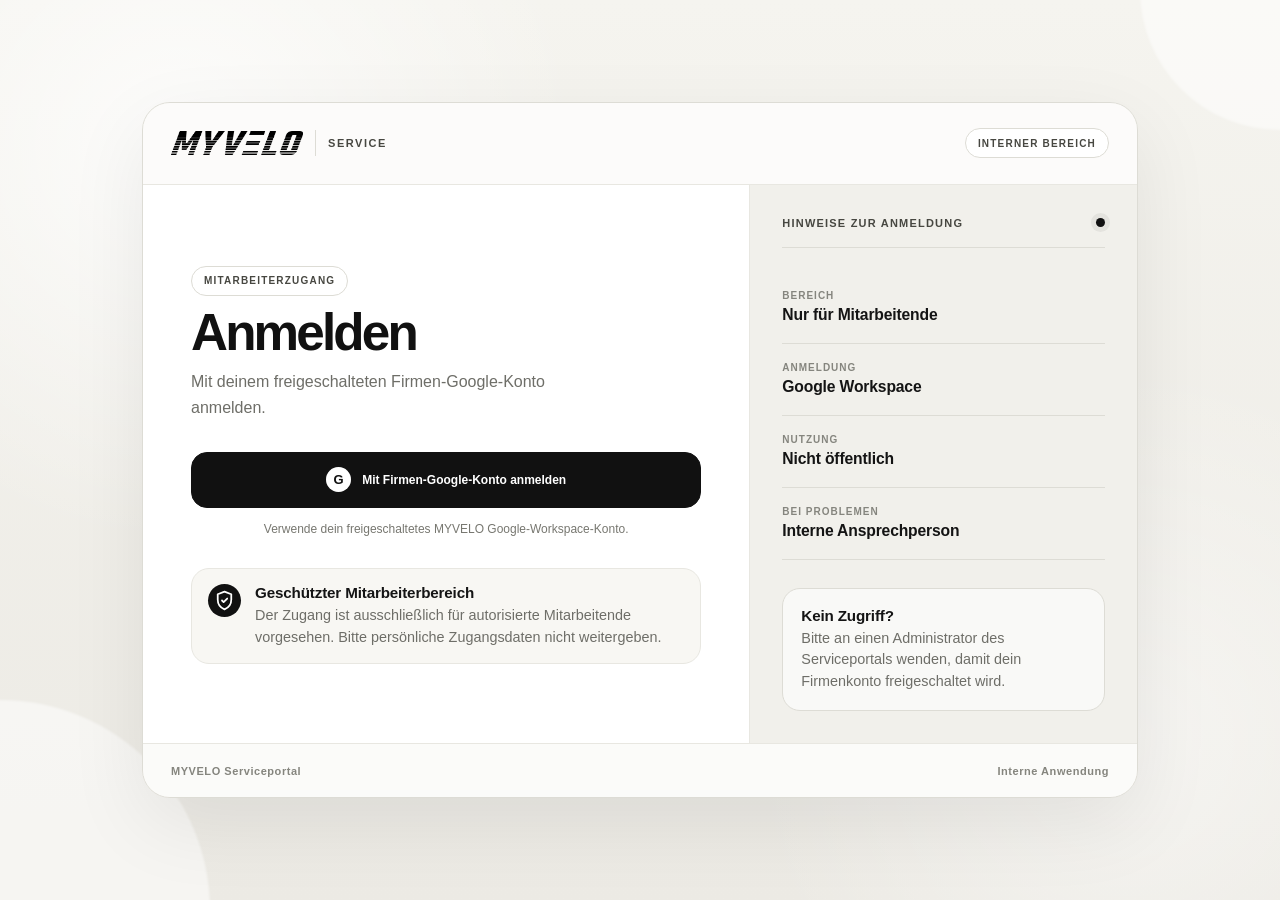
==== commit fd7222a1: "Add files via upload" ====
--- a/index.html
+++ b/index.html
@@ -3,14 +3,16 @@
 <head>
   <meta charset="utf-8">
   <meta name="viewport" content="width=device-width, initial-scale=1, viewport-fit=cover">
-    <meta http-equiv="Content-Security-Policy" content="default-src 'self'; script-src 'self'; style-src 'self' 'unsafe-inline'; img-src 'self' data: blob:; connect-src 'self' https://myvelo-service.red-dawn-bec6.workers.dev https://*.myvelo.de; object-src 'none'; base-uri 'self'; form-action 'self'; frame-src 'none'; worker-src 'self' blob:; upgrade-insecure-requests">
+    <meta http-equiv="Content-Security-Policy" content="default-src 'self'; script-src 'self'; style-src 'self' 'unsafe-inline'; img-src 'self' data: blob: https://*.googleusercontent.com; connect-src 'self' https://myvelo-service.red-dawn-bec6.workers.dev https://*.myvelo.de; object-src 'none'; base-uri 'self'; form-action 'self'; frame-src 'none'; worker-src 'self' blob:; upgrade-insecure-requests">
   <meta name="referrer" content="no-referrer">
 <title>MYVELO Service · Servicevorgänge</title>
-  <link rel="stylesheet" href="assets/css/app.css?v=7.15.4">
-  <link rel="stylesheet" href="assets/css/employee-apple.css?v=7.15.15">
-  <script src="assets/js/auth-guard.js?v=7.15.1"></script>
+  <link rel="icon" href="assets/brand/favicon.png?v=7.15.34" type="image/png">
+<link rel="stylesheet" href="assets/css/app.css?v=7.15.24">
+  <link rel="stylesheet" href="assets/css/employee-apple.css?v=7.15.45">
+  <script src="assets/js/auth-guard-oauth.js?v=7.15.44"></script>
   <script src="assets/js/security-bootstrap.js?v=7.10.6"></script>
   <script src="portal-config.js?v=7.15.1"></script>
+  <script src="assets/js/employee-preferences.js?v=7.15.39"></script>
 </head>
 <body class="flow-employee">
 
@@ -46,9 +48,13 @@
 
       <div class="flow-sidebar-spacer"></div>
 
+      <a class="flow-nav-item" href="users.html" data-admin-only hidden>
+        <span class="flow-nav-users" aria-hidden="true"><svg viewBox="0 0 24 24"><path d="M9 11a4 4 0 1 0 0-8 4 4 0 0 0 0 8ZM3 21v-2.2A4.8 4.8 0 0 1 7.8 14h2.4a4.8 4.8 0 0 1 4.8 4.8V21M17 9a3 3 0 1 0 0-6M17 14h.8a4.2 4.2 0 0 1 4.2 4.2V21"/></svg></span>
+        <span>Benutzer</span>
+      </a>
       <a class="flow-nav-item" href="profile.html">
-        <span class="flow-nav-person" aria-hidden="true">MA</span>
-        <span>Mitarbeiter</span>
+        <span class="flow-nav-person" aria-hidden="true" data-current-user-initials>MA</span>
+        <span data-current-user-name>Mitarbeiter</span>
       </a>
       <button class="flow-nav-item" id="logout-button" type="button">
         <span class="flow-nav-dot flow-nav-dot--muted"></span>
@@ -63,7 +69,7 @@
             <span></span><span></span><span></span>
           </button>
           <div>
-            <strong>Servicevorgänge</strong>
+            <strong>Übersicht</strong>
           </div>
         </div>
 
@@ -74,14 +80,6 @@
       </header>
 
       <main class="flow-workspace">
-        <section class="flow-page-intro" aria-labelledby="employee-overview-title">
-          <div class="flow-page-intro__copy">
-            <span class="flow-page-intro__eyebrow">MYVELO Service</span>
-            <h1 id="employee-overview-title">Servicevorgänge</h1>
-            <p>Offene Fälle, Kundenfreigaben und Bearbeitungsstände ohne unnötige Ebenen.</p>
-          </div>
-        </section>
-
         <section class="flow-data-surface is-loading" id="employee-data-surface" aria-label="Servicevorgänge">
           <div class="employee-dashboard-loader" id="employee-dashboard-loader" role="status" aria-live="polite">
             <div class="employee-dashboard-loader__inner">
@@ -170,6 +168,8 @@
               </div>
             </nav>
           </section>
+
+          <div class="flow-dashboard-morph-compensator" id="dashboard-morph-compensator" aria-hidden="true"></div>
         </section>
       </main>
     </div>
@@ -184,7 +184,7 @@
           <span>Neuer Servicevorgang</span>
           <strong>Art auswählen und anlegen</strong>
         </div>
-        <button class="flow-close" id="closeDialogButton" type="button">×</button>
+        <button class="flow-close" id="closeDialogButton" type="button" aria-label="Dialog schließen"><svg class="flow-ui-icon" viewBox="0 0 20 20" aria-hidden="true"><path d="M5.25 5.25 14.75 14.75M14.75 5.25 5.25 14.75"/></svg></button>
       </div>
 
       <div class="flow-create-layout">
@@ -246,14 +246,14 @@
             <input type="hidden" name="bike_model">
             <button id="create-model-trigger" class="flow-model-trigger" type="button">
               <span class="flow-model-trigger__value">Modell auswählen</span>
-              <span class="flow-model-trigger__arrow">›</span>
+              <svg class="flow-ui-icon flow-model-trigger__arrow" viewBox="0 0 20 20" aria-hidden="true"><path d="M7.25 4.75 12.5 10l-5.25 5.25"/></svg>
             </button>
           </label>
         </div>
 
         <label class="flow-block-field">
           <span id="create-case-subject-label">Betreff</span>
-          <input name="case_subject" id="create-case-subject" placeholder="Kurzbeschreibung">
+          <input name="case_subject" id="create-case-subject" maxlength="180" placeholder="Kurzbeschreibung">
         </label>
 
         <div class="flow-create-pair flow-create-pair--switches">
@@ -317,7 +317,7 @@
             </div>
             <label class="span-2">
               <span>Hinweis an uns</span>
-              <textarea name="customer_note"></textarea>
+              <textarea name="customer_note" maxlength="180"></textarea>
             </label>
             
           </div>
@@ -337,7 +337,7 @@
         <span>Fertig</span>
         <strong>Kundenzugang erstellt</strong>
       </div>
-      <button class="flow-close" id="closeCreatedLinkDialog" type="button" aria-label="Dialog schließen">×</button>
+      <button class="flow-close" id="closeCreatedLinkDialog" type="button" aria-label="Dialog schließen"><svg class="flow-ui-icon" viewBox="0 0 20 20" aria-hidden="true"><path d="M5.25 5.25 14.75 14.75M14.75 5.25 5.25 14.75"/></svg></button>
     </div>
     <div class="flow-access-dialog-body">
       <label>
@@ -358,6 +358,8 @@
     </div>
   </dialog>
 
-  <script type="module" src="assets/js/admin.js?v=7.15.15"></script>
+  <script type="module" src="assets/js/admin.js?v=7.15.47"></script>
+  <script src="assets/js/legal-navigation.js?v=7.15.38"></script>
+  <script type="module" src="assets/js/employee-user-context.js?v=7.15.45"></script>
 </body>
 </html>
--- a/assets/css/app.css
+++ b/assets/css/app.css
@@ -8191,3 +8191,398 @@
     gap: 2px;
   }
 }
+
+
+/* V7.15.23 · Legal pages aligned with MYVELO */
+.legal-workspace{padding-bottom:48px}
+.legal-panel{overflow:hidden}
+.legal-panel-head{padding-bottom:20px}
+.legal-subtitle{margin:7px 0 0;color:#74746f;font-size:13px;line-height:1.5}
+.legal-copy{display:grid;gap:26px;max-width:900px}
+.legal-lead{max-width:72ch;font-size:15px}
+.legal-section{padding-top:2px}
+.legal-section strong{color:#242421}
+.legal-source-card{display:flex;align-items:center;justify-content:space-between;gap:22px;padding:18px 20px;border:1px solid #deddd6;border-radius:18px;background:#f7f6f1}
+.legal-source-card>div{display:grid;gap:5px;min-width:0}
+.legal-source-label{color:#777770;font-size:10px;font-weight:850;letter-spacing:.08em;text-transform:uppercase}
+.legal-source-card strong{font-size:13px;line-height:1.45}
+.legal-source-link{display:inline-flex;align-items:center;justify-content:center;min-height:38px;padding:0 14px;border-radius:999px;background:#111;color:#fff!important;font-size:12px;font-weight:800;text-decoration:none;white-space:nowrap}
+.legal-imprint-hero{display:grid;gap:8px;padding:24px;border:1px solid #deddd6;border-radius:22px;background:#f7f6f1}
+.legal-imprint-hero h3{margin:0;font-size:24px;letter-spacing:-.03em}
+.legal-imprint-hero p{margin:0;color:#555550;font-size:14px;line-height:1.65}
+.legal-imprint-grid{display:grid;grid-template-columns:repeat(2,minmax(0,1fr));gap:14px}
+.legal-info-card{display:grid;align-content:start;gap:5px;min-height:116px;padding:19px 20px;border:1px solid #e1e0d9;border-radius:18px;background:#fff}
+.legal-info-card>span{margin-bottom:5px;color:#777770;font-size:10px;font-weight:850;letter-spacing:.08em;text-transform:uppercase}
+.legal-info-card strong{font-size:14px;color:#242421}
+.legal-info-card p,.legal-info-card a{margin:0;color:#5d5d58;font-size:13px;line-height:1.55;text-decoration:none}
+.legal-info-card a:hover{text-decoration:underline;text-underline-offset:2px}
+@media(max-width:720px){.legal-imprint-grid{grid-template-columns:1fr}.legal-source-card{align-items:flex-start;flex-direction:column}.legal-source-link{width:100%;box-sizing:border-box}.legal-imprint-hero{padding:20px;border-radius:18px}}
+
+
+/* =========================================================
+   V7.15.24 · Global top-layer notices + SVG icon language
+   ========================================================= */
+.flow-ui-icon {
+  width: 18px;
+  height: 18px;
+  display: block;
+  flex: 0 0 auto;
+  fill: none;
+  stroke: currentColor;
+  stroke-width: 1.7;
+  stroke-linecap: round;
+  stroke-linejoin: round;
+}
+
+.flow-banner-stack[popover] {
+  position: fixed;
+  inset: max(14px, env(safe-area-inset-top)) 18px auto auto;
+  width: min(410px, calc(100vw - 28px));
+  max-width: none;
+  margin: 0;
+  padding: 0;
+  border: 0;
+  background: transparent;
+  overflow: visible;
+  color: inherit;
+}
+
+.flow-banner-stack[popover]::backdrop { background: transparent; }
+
+.flow-banner__close svg {
+  width: 17px;
+  height: 17px;
+  fill: none;
+  stroke: currentColor;
+  stroke-width: 1.7;
+  stroke-linecap: round;
+}
+
+/* Notifications never inherit dialog/card positioning. */
+dialog[open] > .flow-banner-stack { display: none !important; }
+
+@media (max-width: 680px) {
+  .flow-banner-stack[popover] {
+    inset: max(10px, env(safe-area-inset-top)) 10px auto auto;
+    width: calc(100vw - 20px);
+  }
+}
+
+.model-popup__close .flow-ui-icon { width:17px; height:17px; }
+.delivery-check .flow-ui-icon { width:15px; height:15px; stroke-width:2; }
+
+
+/* V7.15.36 · contextual navigation for legal pages */
+.legal-panel-head{
+  display:flex;
+  align-items:flex-start;
+  gap:18px;
+}
+.legal-back-button{
+  flex:0 0 auto;
+  display:inline-flex;
+  align-items:center;
+  justify-content:center;
+  gap:8px;
+  min-height:40px;
+  padding:0 14px 0 11px;
+  border:1px solid #deddd6;
+  border-radius:999px;
+  background:#fff;
+  color:#242421;
+  font-size:12px;
+  font-weight:800;
+  line-height:1;
+  text-decoration:none;
+  box-shadow:0 6px 18px rgba(17,17,17,.035);
+  transition:background-color .18s ease,border-color .18s ease,transform .18s ease;
+}
+.legal-back-button svg{
+  width:17px;
+  height:17px;
+  display:block;
+}
+.legal-back-button:hover,
+.legal-back-button:focus-visible{
+  background:#f5f4ef;
+  border-color:#cbc9c0;
+}
+.legal-back-button:active{transform:scale(.98)}
+@media(max-width:720px){
+  .legal-panel-head{flex-direction:column;gap:16px}
+  .legal-back-button{min-height:38px}
+}
+
+
+/* =========================================================
+   V7.15.37 · Balanced legal pages
+   ========================================================= */
+body.legal-page{
+  min-height:100vh;
+  background:#f4f3ee;
+  color:#171816;
+  overflow-x:hidden;
+}
+
+body.legal-page .topbar{
+  position:sticky;
+  top:0;
+  z-index:50;
+  height:76px;
+  padding-inline:clamp(20px,3.2vw,46px);
+  border-bottom:1px solid rgba(17,17,17,.07);
+  background:rgba(250,249,245,.94);
+  backdrop-filter:blur(18px);
+}
+
+body.legal-page .legal-workspace{
+  width:min(100%,1120px);
+  max-width:none;
+  margin:0 auto;
+  box-sizing:border-box;
+  padding:clamp(28px,4vw,54px) clamp(18px,4vw,46px) clamp(44px,6vw,72px);
+}
+
+body.legal-page .legal-panel{
+  width:100%;
+  overflow:visible;
+  border:1px solid #deddd6;
+  border-radius:30px;
+  background:#fbfaf7;
+  box-shadow:0 24px 70px rgba(17,17,17,.055);
+}
+
+body.legal-page .legal-panel-head{
+  display:grid;
+  grid-template-columns:minmax(0,1fr);
+  align-items:start;
+  justify-items:start;
+  gap:22px;
+  padding:clamp(26px,3.5vw,38px) clamp(24px,4vw,44px) clamp(24px,3vw,32px);
+  border-bottom:1px solid #e4e2da;
+}
+
+body.legal-page .legal-panel-head > div{
+  width:min(100%,900px);
+  margin:0 auto;
+}
+
+body.legal-page .legal-back-button{
+  min-height:42px;
+  padding:0 15px 0 12px;
+  margin:0;
+  border-color:#d9d7cf;
+  background:#fff;
+  box-shadow:none;
+}
+
+body.legal-page .legal-panel-head .eyebrow{
+  margin:0 0 8px;
+  color:#777770;
+  font-size:10px;
+  font-weight:850;
+  letter-spacing:.14em;
+}
+
+body.legal-page .legal-panel-head h2{
+  margin:0;
+  font-size:clamp(30px,4vw,44px);
+  line-height:1;
+  letter-spacing:-.045em;
+}
+
+body.legal-page .legal-subtitle{
+  max-width:64ch;
+  margin:10px 0 0;
+  color:#6f6f69;
+  font-size:14px;
+  line-height:1.6;
+}
+
+body.legal-page .legal-copy{
+  width:min(100%,900px);
+  max-width:900px;
+  margin-inline:auto;
+  box-sizing:border-box;
+  gap:18px;
+  padding:clamp(24px,4vw,42px) 0 clamp(28px,4vw,44px);
+}
+
+body.legal-page .legal-lead{
+  max-width:none;
+  margin:0 0 2px;
+  padding:22px 24px;
+  border:1px solid #e1dfd7;
+  border-radius:20px;
+  background:#f5f4ef;
+  color:#4f504b;
+  font-size:14px;
+  line-height:1.7;
+}
+
+body.legal-page .legal-section{
+  margin:0;
+  padding:22px 24px;
+  border:1px solid #e2e0d9;
+  border-radius:20px;
+  background:#fff;
+}
+
+body.legal-page .legal-section h3{
+  margin:0 0 12px;
+  color:#20211f;
+  font-size:16px;
+  line-height:1.25;
+  letter-spacing:-.015em;
+}
+
+body.legal-page .legal-section p{
+  margin:0;
+  color:#5c5d58;
+  font-size:13.5px;
+  line-height:1.72;
+}
+
+body.legal-page .legal-section p + p{
+  margin-top:12px;
+}
+
+body.legal-page .legal-section a,
+body.legal-page .legal-source-card a,
+body.legal-page .legal-info-card a{
+  color:#20211f;
+}
+
+body.legal-page .legal-source-card{
+  display:grid;
+  grid-template-columns:minmax(0,1fr) auto;
+  align-items:center;
+  gap:22px;
+  margin:0;
+  padding:20px 22px;
+  border:1px solid #dcdad2;
+  border-radius:20px;
+  background:#efeee8;
+}
+
+body.legal-page .legal-source-link{
+  min-height:40px;
+  padding-inline:16px;
+  box-shadow:none;
+}
+
+body.legal-page .legal-imprint-hero{
+  gap:8px;
+  margin:0;
+  padding:24px;
+  border:1px solid #dedcd4;
+  border-radius:22px;
+  background:#f1f0ea;
+}
+
+body.legal-page .legal-imprint-hero h3{
+  font-size:26px;
+  line-height:1.05;
+}
+
+body.legal-page .legal-imprint-grid{
+  grid-template-columns:repeat(2,minmax(0,1fr));
+  gap:14px;
+}
+
+body.legal-page .legal-info-card{
+  min-height:0;
+  padding:20px 21px;
+  border-color:#e1dfd8;
+  border-radius:20px;
+  background:#fff;
+}
+
+body.legal-page .legal-info-card>span{
+  margin-bottom:7px;
+}
+
+@media(min-width:721px){
+  body.legal-page .legal-panel-head > .legal-back-button{
+    margin-left:max(0px, calc((100% - 900px) / 2));
+  }
+}
+
+@media(max-width:720px){
+  body.legal-page .topbar{
+    height:68px;
+    padding-inline:18px;
+  }
+
+  body.legal-page .legal-workspace{
+    padding:16px 12px 28px;
+  }
+
+  body.legal-page .legal-panel{
+    border-radius:22px;
+  }
+
+  body.legal-page .legal-panel-head{
+    gap:18px;
+    padding:20px 18px 18px;
+  }
+
+  body.legal-page .legal-panel-head > div{
+    width:100%;
+  }
+
+  body.legal-page .legal-back-button{
+    min-height:40px;
+  }
+
+  body.legal-page .legal-copy{
+    gap:12px;
+    padding:16px 14px 20px;
+  }
+
+  body.legal-page .legal-lead,
+  body.legal-page .legal-section,
+  body.legal-page .legal-imprint-hero,
+  body.legal-page .legal-info-card{
+    padding:18px;
+    border-radius:17px;
+  }
+
+  body.legal-page .legal-imprint-grid{
+    grid-template-columns:1fr;
+    gap:12px;
+  }
+
+  body.legal-page .legal-source-card{
+    grid-template-columns:1fr;
+    align-items:start;
+    gap:14px;
+    padding:18px;
+    border-radius:17px;
+  }
+
+  body.legal-page .legal-source-link{
+    width:100%;
+    box-sizing:border-box;
+  }
+}
+
+@media(max-width:420px){
+  body.legal-page .brand-logo-image{
+    width:116px;
+    height:auto;
+  }
+
+  body.legal-page .brand-section{
+    font-size:9px;
+    letter-spacing:.18em;
+  }
+
+  body.legal-page .legal-panel-head h2{
+    font-size:30px;
+  }
+
+  body.legal-page .legal-subtitle{
+    font-size:13px;
+  }
+}
--- a/assets/css/employee-apple.css
+++ b/assets/css/employee-apple.css
@@ -3883,3 +3883,1308 @@
     transition-delay: 0ms !important;
   }
 }
+
+
+/* =========================================================
+   V7.15.24 · Case detail finishing pass
+   ========================================================= */
+body.flow-employee .flow-workspace--detail {
+  width: min(100%, 1120px);
+  padding: 38px 34px 64px;
+}
+
+body.flow-employee .flow-topbar-left > div {
+  display: grid;
+  gap: 4px;
+}
+
+body.flow-employee .flow-topbar-left > div > span {
+  margin: 0;
+  font-size: 10px;
+  font-weight: 680;
+  letter-spacing: .03em;
+}
+
+body.flow-employee .flow-back-button {
+  width: 36px;
+  height: 36px;
+  display: grid;
+  place-items: center;
+  flex: 0 0 36px;
+  border: 1px solid rgba(17,17,17,.09);
+  border-radius: 11px;
+  background: rgba(255,255,255,.72);
+  color: #111;
+  text-decoration: none;
+  transition: background .18s ease, border-color .18s ease, transform .18s ease;
+}
+body.flow-employee .flow-back-button:hover { background:#fff; border-color:rgba(17,17,17,.17); transform:translateX(-1px); }
+body.flow-employee .flow-back-button .flow-ui-icon { width:16px; height:16px; }
+
+body.flow-employee .flow-status-panel {
+  min-height: 94px;
+  gap: 16px 22px;
+  margin-bottom: 18px;
+  padding: 18px 20px;
+  border-radius: 20px;
+  background: #f8f8f5 !important;
+}
+body.flow-employee .flow-status-panel__copy strong { margin-top:6px; font-size:15px; }
+body.flow-employee .flow-stage-progress { gap:10px 16px; padding-top:5px; }
+body.flow-employee .flow-stage-progress__bar { height:7px; }
+body.flow-employee #internal-stage-progress-copy { color:#7d7d77; font-size:9px; white-space:nowrap; }
+
+body.flow-employee .flow-case-toolbar {
+  top: 76px;
+  min-height: 58px;
+  margin-bottom: 22px;
+  padding: 9px;
+  border-radius: 18px;
+}
+body.flow-employee .flow-case-toolbar__primary,
+body.flow-employee .flow-case-toolbar__secondary { gap:8px; }
+body.flow-employee .flow-case-toolbar .flow-action { min-height:40px; border-radius:11px; }
+body.flow-employee .flow-case-toolbar .flow-ui-icon { width:15px; height:15px; }
+
+body.flow-employee .flow-detail-grid { gap:18px; }
+body.flow-employee .flow-detail-grid > .flow-panel { border-radius:20px; }
+body.flow-employee .flow-detail-grid .flow-panel-head {
+  min-height:64px;
+  padding:0 22px;
+}
+body.flow-employee .flow-detail-grid .flow-field-list label {
+  min-height:62px;
+  padding:11px 18px;
+}
+body.flow-employee .flow-detail-grid .flow-block-field {
+  gap:9px;
+  padding:18px 20px 20px;
+}
+body.flow-employee .flow-detail-grid .flow-create-grid { padding:18px 20px 8px; }
+body.flow-employee .flow-detail-grid .flow-price-settings { margin:10px 20px 20px; padding:16px; border-radius:14px; }
+body.flow-employee #case-note-panel textarea { min-height:112px; }
+
+body.flow-employee .flow-status-trigger-arrow,
+body.flow-employee .flow-model-trigger__arrow { width:15px; height:15px; }
+body.flow-employee .flow-frozen-seal .flow-ui-icon { width:22px; height:22px; stroke-width:2; }
+body.flow-employee .flow-close { display:grid; place-items:center; }
+body.flow-employee .flow-close .flow-ui-icon { width:17px; height:17px; }
+
+/* Generic/duplicated case subjects are intentionally secondary in the dashboard. */
+body.flow-employee .flow-case-tag--subject { color:#62625e; background:#f4f4f1; }
+
+@media (max-width: 860px) {
+  body.flow-employee .flow-workspace--detail { padding:22px 14px 42px; }
+  body.flow-employee .flow-status-panel { padding:16px; margin-bottom:14px; }
+  body.flow-employee .flow-case-toolbar { margin-bottom:16px; }
+  body.flow-employee .flow-detail-grid { gap:12px; }
+}
+
+
+/* V7.15.26 · compact dashboard entry */
+@media (min-width: 981px) {
+  body.flow-employee .flow-workspace:not(.flow-workspace--detail) {
+    padding-top: 24px;
+  }
+}
+
+@media (max-width: 980px) {
+  body.flow-employee .flow-workspace:not(.flow-workspace--detail) {
+    padding-top: 16px;
+  }
+}
+
+
+/* =========================================================
+   V7.15.27 · Stable sticky-filter trigger after hero removal
+   ========================================================= */
+@media (min-width: 861px) {
+  body.flow-employee .flow-dashboard-section {
+    overflow-anchor: none;
+  }
+
+  body.flow-employee .flow-dashboard-sentinel {
+    overflow-anchor: none;
+  }
+}
+
+/* V7.15.33 · refined post-confirmation work report */
+.flow-service-report{
+  margin-top:26px;
+  gap:18px !important;
+}
+
+.flow-report-panel,
+.flow-battery-report-panel{
+  overflow:hidden;
+  border-color:#deded8 !important;
+  background:#f5f5f2 !important;
+  box-shadow:none !important;
+}
+
+.flow-report-overview{
+  padding:20px;
+}
+
+.flow-report-hero{
+  display:flex;
+  align-items:center;
+  justify-content:space-between;
+  gap:24px;
+  margin-bottom:18px;
+}
+
+.flow-report-hero__lead,
+.flow-battery-report-head__lead{
+  min-width:0;
+  display:flex;
+  align-items:center;
+  gap:14px;
+}
+
+.flow-report-hero__lead > div,
+.flow-battery-report-head__lead > div{
+  min-width:0;
+}
+
+.flow-report-hero__lead strong,
+.flow-battery-report-head__lead strong{
+  display:block;
+  color:#111;
+  font-size:15px;
+  font-weight:760;
+  letter-spacing:-.018em;
+}
+
+.flow-report-hero__lead > div > span,
+.flow-battery-report-head__lead > div > span{
+  display:block;
+  margin-top:4px;
+  color:#777771;
+  font-size:10px;
+  line-height:1.45;
+}
+
+.flow-report-hero__icon,
+.flow-battery-icon{
+  flex:0 0 auto;
+  width:42px;
+  height:42px;
+  display:grid;
+  place-items:center;
+  border:1px solid #dcdcd6;
+  border-radius:14px;
+  background:#fff;
+  color:#222;
+}
+
+.flow-report-hero__icon svg,
+.flow-battery-icon svg{
+  width:20px;
+  height:20px;
+  fill:none;
+  stroke:currentColor;
+  stroke-width:1.7;
+  stroke-linecap:round;
+  stroke-linejoin:round;
+}
+
+.flow-report-state{
+  flex:0 0 auto;
+  display:inline-flex;
+  align-items:center;
+  min-height:32px;
+  padding:0 13px;
+  border:1px solid #d8d8d2;
+  border-radius:999px;
+  background:#fff;
+  color:#73736d;
+  font-size:10px;
+  font-weight:760;
+  white-space:nowrap;
+}
+
+.flow-report-state.is-saved{
+  color:#20201e;
+  border-color:#c8c8c2;
+  background:#efefeb;
+}
+
+.flow-report-copy-grid{
+  display:grid;
+  grid-template-columns:repeat(2,minmax(0,1fr));
+  gap:14px;
+}
+
+.flow-report-editor-card{
+  min-width:0;
+  display:grid;
+  gap:14px;
+  padding:18px;
+  border:1px solid #deded8;
+  border-radius:18px;
+  background:#fff;
+}
+
+.flow-report-editor-card__head{
+  display:flex;
+  align-items:center;
+  gap:12px;
+}
+
+.flow-report-editor-card__head > span:last-child{
+  min-width:0;
+}
+
+.flow-report-editor-card__head strong{
+  display:block;
+  color:#161615;
+  font-size:12px;
+  font-weight:760;
+}
+
+.flow-report-editor-card__head small{
+  display:block;
+  margin-top:3px;
+  color:#83837c;
+  font-size:9px;
+  line-height:1.35;
+}
+
+.flow-report-step{
+  flex:0 0 auto;
+  width:28px;
+  height:28px;
+  display:grid;
+  place-items:center;
+  border-radius:50%;
+  background:#111;
+  color:#fff;
+  font-size:10px;
+  font-weight:800;
+}
+
+.flow-report-editor-card textarea{
+  width:100%;
+  min-width:0;
+  min-height:178px;
+  box-sizing:border-box;
+  padding:14px 15px;
+  border:1px solid #deded8;
+  border-radius:14px;
+  background:#fafaf8;
+  color:#151514;
+  outline:none;
+  resize:vertical;
+  font:inherit;
+  font-size:12px;
+  line-height:1.55;
+  transition:border-color .18s ease, box-shadow .18s ease, background .18s ease;
+}
+
+.flow-report-editor-card textarea:focus,
+.flow-battery-note-card textarea:focus,
+.flow-battery-input-wrap:focus-within,
+.flow-battery-status-card select:focus{
+  border-color:#aaa9a2;
+  background:#fff;
+  box-shadow:0 0 0 3px rgba(17,17,17,.045);
+}
+
+.flow-battery-report-panel{
+  padding:20px;
+}
+
+.flow-battery-report-head{
+  display:flex;
+  align-items:center;
+  justify-content:space-between;
+  gap:24px;
+}
+
+.flow-battery-test-toggle{
+  flex:0 0 auto;
+  min-width:270px;
+  display:flex;
+  align-items:center;
+  justify-content:space-between;
+  gap:18px;
+  padding:11px 12px 11px 15px;
+  border:1px solid #deded8;
+  border-radius:16px;
+  background:#fff;
+  cursor:pointer;
+}
+
+.flow-battery-test-toggle__copy{
+  min-width:0;
+}
+
+.flow-battery-test-toggle__copy strong{
+  display:block;
+  color:#1d1d1b;
+  font-size:10px;
+  font-weight:760;
+}
+
+.flow-battery-test-toggle__copy small{
+  display:block;
+  margin-top:3px;
+  color:#85857e;
+  font-size:8.5px;
+  line-height:1.35;
+}
+
+.flow-battery-test-fields{
+  display:grid;
+  gap:14px;
+  margin-top:18px;
+  padding-top:18px;
+  border-top:1px solid #deded8;
+}
+
+.flow-battery-metric-grid{
+  display:grid;
+  grid-template-columns:repeat(3,minmax(0,1fr));
+  gap:12px;
+}
+
+.flow-battery-metric-card{
+  min-width:0;
+  display:grid;
+  gap:9px;
+  padding:14px;
+  border:1px solid #deded8;
+  border-radius:16px;
+  background:#fff;
+}
+
+.flow-battery-metric-card > span:first-child{
+  color:#74746e;
+  font-size:9px;
+  font-weight:760;
+  letter-spacing:.01em;
+}
+
+.flow-battery-input-wrap{
+  display:flex;
+  align-items:center;
+  gap:8px;
+  min-height:42px;
+  padding:0 11px;
+  border:1px solid #e0e0da;
+  border-radius:11px;
+  background:#fafaf8;
+  transition:border-color .18s ease, box-shadow .18s ease, background .18s ease;
+}
+
+.flow-battery-input-wrap input{
+  width:100%;
+  min-width:0;
+  padding:0 !important;
+  border:0 !important;
+  background:transparent !important;
+  box-shadow:none !important;
+  color:#111;
+  font-size:12px;
+  font-weight:700;
+  outline:none;
+}
+
+.flow-battery-input-wrap em{
+  flex:0 0 auto;
+  color:#8a8a83;
+  font-size:9px;
+  font-style:normal;
+  font-weight:700;
+}
+
+.flow-battery-status-card select{
+  width:100%;
+  min-width:0;
+  min-height:42px;
+  padding:0 11px;
+  border:1px solid #e0e0da;
+  border-radius:11px;
+  background:#fafaf8;
+  color:#111;
+  font:inherit;
+  font-size:11px;
+  font-weight:650;
+  outline:none;
+}
+
+.flow-battery-note-card{
+  display:grid;
+  grid-template-columns:minmax(190px,.36fr) minmax(0,1fr);
+  align-items:stretch;
+  gap:14px;
+  padding:14px;
+  border:1px solid #deded8;
+  border-radius:16px;
+  background:#fff;
+}
+
+.flow-battery-note-card__head{
+  align-self:center;
+  padding:2px 4px;
+}
+
+.flow-battery-note-card__head strong{
+  display:block;
+  color:#181817;
+  font-size:11px;
+  font-weight:760;
+}
+
+.flow-battery-note-card__head small{
+  display:block;
+  margin-top:5px;
+  color:#85857e;
+  font-size:9px;
+  line-height:1.45;
+}
+
+.flow-battery-note-card textarea{
+  width:100%;
+  min-width:0;
+  min-height:92px;
+  box-sizing:border-box;
+  padding:12px 13px;
+  border:1px solid #e0e0da;
+  border-radius:12px;
+  background:#fafaf8;
+  color:#111;
+  outline:none;
+  resize:vertical;
+  font:inherit;
+  font-size:11px;
+  line-height:1.5;
+  transition:border-color .18s ease, box-shadow .18s ease, background .18s ease;
+}
+
+.flow-report-actions{
+  display:flex;
+  align-items:center;
+  justify-content:space-between;
+  gap:24px;
+  padding:14px 16px;
+  border:1px solid #deded8;
+  border-radius:18px;
+  background:#f5f5f2;
+}
+
+.flow-report-actions__copy{
+  min-width:0;
+  max-width:670px;
+}
+
+.flow-report-actions__copy strong{
+  display:block;
+  color:#1b1b19;
+  font-size:10px;
+  font-weight:760;
+}
+
+.flow-report-actions__copy span{
+  display:block;
+  margin-top:4px;
+  color:#7c7c75;
+  font-size:9px;
+  line-height:1.45;
+}
+
+.flow-report-actions .flow-action{
+  flex:0 0 auto;
+  min-width:230px;
+  min-height:44px;
+  justify-content:center;
+}
+
+@media(max-width:1000px){
+  .flow-report-copy-grid{grid-template-columns:1fr}
+  .flow-battery-report-head{align-items:flex-start;flex-direction:column}
+  .flow-battery-test-toggle{width:100%;min-width:0;box-sizing:border-box}
+  .flow-battery-metric-grid{grid-template-columns:repeat(2,minmax(0,1fr))}
+}
+
+@media(max-width:760px){
+  .flow-service-report{margin-top:16px}
+  .flow-report-overview,.flow-battery-report-panel{padding:14px}
+  .flow-report-hero{align-items:flex-start;flex-direction:column;gap:14px}
+  .flow-report-state{white-space:normal}
+  .flow-battery-metric-grid{grid-template-columns:1fr}
+  .flow-battery-note-card{grid-template-columns:1fr}
+  .flow-report-actions{align-items:stretch;flex-direction:column}
+  .flow-report-actions .flow-action{width:100%;min-width:0}
+}
+
+
+/* =========================================================
+   V7.15.34 · Scroll-bound dashboard filter morph
+   The filter no longer toggles between two animation states.
+   Every dimension follows scroll progress directly, so stopping
+   scrolling freezes the UI at exactly that visual state.
+   ========================================================= */
+@media (min-width: 861px) {
+  body.flow-employee .flow-data-surface,
+  body.flow-employee .flow-dashboard-sentinel,
+  body.flow-employee .flow-dashboard-section,
+  body.flow-employee .flow-case-panel {
+    overflow-anchor: none;
+  }
+
+  body.flow-employee .flow-dashboard-section {
+    --dashboard-filter-progress: 0;
+    --filter-section-padding: 18px;
+    --filter-section-radius: 28px;
+    --filter-section-margin: 28px;
+    --filter-heading-height: 46px;
+    --filter-heading-margin: 16px;
+    --filter-heading-offset: 0px;
+    --filter-heading-opacity: 1;
+    --filter-dashboard-gap: 12px;
+    --filter-card-height: 128px;
+    --filter-card-pad-y: 18px;
+    --filter-card-pad-x: 20px;
+    --filter-card-radius: 20px;
+    --filter-label-size: 9px;
+    --filter-value-margin: 15px;
+    --filter-value-size: 34px;
+    --filter-small-height: 30px;
+    --filter-small-margin: 12px;
+    --filter-small-offset: 0px;
+    --filter-small-opacity: 1;
+    --filter-shadow-alpha: 0;
+    --filter-card-shadow-alpha: .025;
+
+    margin-bottom: var(--filter-section-margin) !important;
+    padding: var(--filter-section-padding) !important;
+    border-radius: var(--filter-section-radius) !important;
+    box-shadow:
+      0 10px 32px rgba(0,0,0,var(--filter-shadow-alpha)),
+      inset 0 1px 0 rgba(255,255,255,.52) !important;
+    backdrop-filter: blur(24px) saturate(135%);
+    -webkit-backdrop-filter: blur(24px) saturate(135%);
+    transition: none !important;
+    overflow-anchor: none;
+  }
+
+  body.flow-employee .flow-dashboard-section .flow-section-heading,
+  body.flow-employee .flow-dashboard-section.is-compact .flow-section-heading {
+    display: flex !important;
+    max-height: var(--filter-heading-height) !important;
+    margin-bottom: var(--filter-heading-margin) !important;
+    padding-inline: 6px !important;
+    padding-block: 0 !important;
+    overflow: hidden;
+    opacity: var(--filter-heading-opacity) !important;
+    transform: translateY(var(--filter-heading-offset)) !important;
+    pointer-events: auto;
+    transition: none !important;
+  }
+
+  body.flow-employee .flow-dashboard-section .flow-dashboard,
+  body.flow-employee .flow-dashboard-section.is-compact .flow-dashboard {
+    gap: var(--filter-dashboard-gap) !important;
+    transition: none !important;
+  }
+
+  body.flow-employee .flow-dashboard-section .flow-dashboard-card,
+  body.flow-employee .flow-dashboard-section .flow-dashboard-card:first-child,
+  body.flow-employee .flow-dashboard-section.is-compact .flow-dashboard-card,
+  body.flow-employee .flow-dashboard-section.is-compact .flow-dashboard-card:first-child {
+    min-height: var(--filter-card-height) !important;
+    padding: var(--filter-card-pad-y) var(--filter-card-pad-x) !important;
+    border-radius: var(--filter-card-radius) !important;
+    grid-template-columns: minmax(0, 1fr) !important;
+    grid-template-rows: auto auto auto !important;
+    align-content: space-between !important;
+    row-gap: 0 !important;
+    box-shadow:
+      0 1px 2px rgba(0,0,0,.018),
+      0 12px 34px rgba(0,0,0,var(--filter-card-shadow-alpha)) !important;
+    transition:
+      background-color 160ms ease,
+      border-color 160ms ease,
+      transform 160ms ease !important;
+  }
+
+  body.flow-employee .flow-dashboard-section .flow-dashboard-card:hover {
+    transform: translateY(-1px);
+  }
+
+  body.flow-employee .flow-dashboard-section .flow-dashboard-card > span,
+  body.flow-employee .flow-dashboard-section.is-compact .flow-dashboard-card > span {
+    font-size: var(--filter-label-size) !important;
+    transition: none !important;
+  }
+
+  body.flow-employee .flow-dashboard-section .flow-dashboard-card strong,
+  body.flow-employee .flow-dashboard-section.is-compact .flow-dashboard-card strong {
+    margin-top: var(--filter-value-margin) !important;
+    font-size: var(--filter-value-size) !important;
+    line-height: .95 !important;
+    transition: none !important;
+  }
+
+  body.flow-employee .flow-dashboard-section .flow-dashboard-card small,
+  body.flow-employee .flow-dashboard-section.is-compact .flow-dashboard-card small {
+    display: block !important;
+    max-height: var(--filter-small-height) !important;
+    margin-top: var(--filter-small-margin) !important;
+    overflow: hidden;
+    opacity: var(--filter-small-opacity) !important;
+    transform: translateY(var(--filter-small-offset)) !important;
+    transition: none !important;
+  }
+}
+
+/* =========================================================
+   V7.15.35 · Stable short-page scroll morph
+   Keeps total document height constant while the sticky filter shrinks,
+   preventing bottom-of-page scroll clamping and feedback jumps.
+   ========================================================= */
+body.flow-employee .flow-dashboard-morph-compensator {
+  width: 1px;
+  height: 0;
+  margin: 0;
+  padding: 0;
+  border: 0;
+  pointer-events: none;
+  visibility: hidden;
+  overflow-anchor: none;
+}
+
+@media (max-width: 860px) {
+  body.flow-employee .flow-dashboard-morph-compensator {
+    display: none;
+  }
+}
+
+
+/* V7.15.39 — expanded employee profile and device preferences */
+body.flow-employee.flow-profile-page .flow-workspace--profile {
+  width: min(1180px, 100%);
+  margin: 0 auto;
+  padding-top: 28px;
+  padding-bottom: 48px;
+}
+
+body.flow-employee .flow-profile-hero {
+  display: grid;
+  grid-template-columns: minmax(0, 1.15fr) minmax(420px, .85fr);
+  align-items: stretch;
+  gap: 18px;
+  margin-bottom: 18px;
+  padding: 24px;
+  border: 1px solid var(--employee-line);
+  border-radius: 24px;
+  background: #f0f0ec;
+}
+
+body.flow-employee .flow-profile-hero__identity {
+  display: flex;
+  align-items: center;
+  gap: 18px;
+  min-width: 0;
+}
+
+body.flow-employee .flow-profile-avatar--large {
+  width: 70px;
+  height: 70px;
+  flex-basis: 70px;
+  border-radius: 20px;
+  font-size: 15px;
+}
+
+body.flow-employee .flow-profile-hero__identity > div { min-width: 0; }
+body.flow-employee .flow-profile-hero h1 {
+  margin: 6px 0 5px;
+  color: #111;
+  font-size: clamp(28px, 3vw, 40px);
+  line-height: 1;
+  letter-spacing: -.045em;
+}
+body.flow-employee .flow-profile-hero p {
+  margin: 0;
+  color: var(--employee-muted);
+  font-size: 11px;
+}
+
+body.flow-employee .flow-profile-hero__facts {
+  display: grid;
+  grid-template-columns: repeat(3, minmax(0,1fr));
+  gap: 10px;
+}
+body.flow-employee .flow-profile-fact {
+  display: flex;
+  flex-direction: column;
+  justify-content: space-between;
+  gap: 16px;
+  min-width: 0;
+  padding: 15px;
+  border: 1px solid rgba(17,17,17,.08);
+  border-radius: 17px;
+  background: rgba(255,255,255,.82);
+}
+body.flow-employee .flow-profile-fact > span {
+  color: var(--employee-muted);
+  font-size: 8px;
+  font-weight: 790;
+  letter-spacing: .07em;
+  text-transform: uppercase;
+}
+body.flow-employee .flow-profile-fact strong {
+  display: flex;
+  align-items: center;
+  gap: 7px;
+  min-width: 0;
+  color: #111;
+  font-size: 10px;
+  line-height: 1.35;
+}
+body.flow-employee .flow-profile-live-dot,
+body.flow-employee .flow-profile-state i {
+  width: 7px;
+  height: 7px;
+  flex: 0 0 7px;
+  border-radius: 50%;
+  background: #111;
+}
+
+body.flow-employee .flow-profile-layout {
+  display: grid;
+  grid-template-columns: minmax(0, 1.55fr) minmax(280px, .75fr);
+  align-items: start;
+  gap: 18px;
+}
+body.flow-employee .flow-profile-primary,
+body.flow-employee .flow-profile-secondary {
+  display: grid;
+  gap: 18px;
+}
+body.flow-employee .flow-profile-settings-card,
+body.flow-employee .flow-profile-side-card {
+  overflow: hidden;
+  padding: 0;
+  border: 1px solid var(--employee-line);
+  border-radius: 22px;
+  background: #fff;
+}
+body.flow-employee .flow-profile-section-head {
+  display: flex;
+  align-items: center;
+  gap: 13px;
+  padding: 20px 22px;
+  border-bottom: 1px solid var(--employee-line);
+}
+body.flow-employee .flow-profile-section-head--compact { padding: 18px; }
+body.flow-employee .flow-profile-section-icon {
+  width: 38px;
+  height: 38px;
+  display: grid;
+  place-items: center;
+  flex: 0 0 38px;
+  border-radius: 12px;
+  background: #f0f0ec;
+}
+body.flow-employee .flow-profile-section-icon svg {
+  width: 19px;
+  height: 19px;
+  fill: none;
+  stroke: #111;
+  stroke-width: 1.7;
+  stroke-linecap: round;
+  stroke-linejoin: round;
+}
+body.flow-employee .flow-profile-section-head > div {
+  display: grid;
+  gap: 3px;
+  min-width: 0;
+}
+body.flow-employee .flow-profile-section-head strong {
+  color: #111;
+  font-size: 12px;
+}
+body.flow-employee .flow-profile-section-head span:not(.flow-profile-section-icon) {
+  color: var(--employee-muted);
+  font-size: 9px;
+}
+
+body.flow-employee .flow-profile-setting-list { padding: 0 22px; }
+body.flow-employee .flow-profile-setting-row {
+  display: grid;
+  grid-template-columns: minmax(0,1fr) auto;
+  align-items: center;
+  gap: 24px;
+  min-height: 86px;
+  padding: 15px 0;
+  border-bottom: 1px solid var(--employee-line);
+}
+body.flow-employee .flow-profile-setting-row:last-child { border-bottom: 0; }
+body.flow-employee .flow-profile-setting-row > div:first-child {
+  display: grid;
+  gap: 5px;
+}
+body.flow-employee .flow-profile-setting-row strong {
+  color: #111;
+  font-size: 10.5px;
+}
+body.flow-employee .flow-profile-setting-row span {
+  max-width: 58ch;
+  color: var(--employee-muted);
+  font-size: 9px;
+  line-height: 1.5;
+}
+body.flow-employee .flow-profile-segment {
+  display: flex;
+  gap: 3px;
+  padding: 3px;
+  border: 1px solid var(--employee-line);
+  border-radius: 12px;
+  background: #f2f2ee;
+}
+body.flow-employee .flow-profile-segment button {
+  min-height: 34px;
+  padding: 0 12px;
+  border: 0;
+  border-radius: 9px;
+  background: transparent;
+  color: #686863;
+  font: inherit;
+  font-size: 9px;
+  font-weight: 750;
+  cursor: pointer;
+}
+body.flow-employee .flow-profile-segment button.is-active {
+  background: #111;
+  color: #fff;
+  box-shadow: 0 2px 8px rgba(17,17,17,.12);
+}
+
+body.flow-employee .flow-profile-detail-list {
+  display: grid;
+  margin: 0;
+  padding: 0 22px;
+}
+body.flow-employee .flow-profile-detail-list > div {
+  min-height: 48px;
+  display: grid;
+  grid-template-columns: 1fr auto;
+  align-items: center;
+  gap: 16px;
+  border-bottom: 1px solid var(--employee-line);
+}
+body.flow-employee .flow-profile-detail-list--compact { padding: 0 18px; }
+body.flow-employee .flow-profile-detail-list--compact > div { min-height: 43px; }
+body.flow-employee .flow-profile-detail-list dt,
+body.flow-employee .flow-profile-detail-list dd {
+  margin: 0;
+  font-size: 9.5px;
+}
+body.flow-employee .flow-profile-detail-list dt { color: var(--employee-muted); }
+body.flow-employee .flow-profile-detail-list dd { color: #111; font-weight: 720; text-align: right; }
+body.flow-employee .flow-profile-state { gap: 7px; }
+
+body.flow-employee .flow-profile-action-strip {
+  display: grid;
+  grid-template-columns: minmax(0,1fr) auto;
+  align-items: center;
+  gap: 18px;
+  margin: 18px 22px 22px;
+  padding: 16px 17px;
+  border: 1px solid var(--employee-line);
+  border-radius: 16px;
+  background: #f7f7f4;
+}
+body.flow-employee .flow-profile-action-strip > div { display: grid; gap: 4px; }
+body.flow-employee .flow-profile-action-strip strong { color:#111; font-size:10px; }
+body.flow-employee .flow-profile-action-strip span { color:var(--employee-muted); font-size:8.8px; line-height:1.45; }
+
+body.flow-employee .flow-profile-link-list { display:grid; padding: 8px 18px 16px; }
+body.flow-employee .flow-profile-link-list a {
+  min-height: 42px;
+  display:flex;
+  align-items:center;
+  justify-content:space-between;
+  gap:12px;
+  border-bottom:1px solid var(--employee-line);
+  color:#111;
+  text-decoration:none;
+  font-size:9.5px;
+  font-weight:700;
+}
+body.flow-employee .flow-profile-link-list a:last-child { border-bottom:0; }
+body.flow-employee .flow-profile-link-list svg {
+  width:17px; height:17px; fill:none; stroke:currentColor; stroke-width:1.7; stroke-linecap:round; stroke-linejoin:round;
+}
+body.flow-employee .flow-profile-side-copy {
+  margin: 0;
+  padding: 17px 18px 4px;
+  color: var(--employee-muted);
+  font-size: 9px;
+  line-height: 1.55;
+}
+body.flow-employee .flow-profile-reset {
+  width: calc(100% - 36px);
+  min-height: 40px;
+  margin: 12px 18px 18px;
+  border: 1px solid var(--employee-line);
+  border-radius: 12px;
+  background: #fff;
+  color: #111;
+  font: inherit;
+  font-size: 9px;
+  font-weight: 750;
+  cursor: pointer;
+}
+body.flow-employee .flow-profile-reset:hover { background:#f4f4f1; }
+
+html.employee-density-compact body.flow-employee .flow-case-row { min-height: 72px; padding-top: 10px; padding-bottom: 10px; }
+html.employee-density-compact body.flow-employee .flow-panel-head { padding-top: 14px; padding-bottom: 14px; }
+html.employee-density-compact body.flow-employee .flow-case-panel { --employee-case-card-gap: 7px; }
+html.employee-density-compact body.flow-employee .flow-workspace--detail { padding-top: 20px; }
+
+html.employee-motion-reduced body.flow-employee *,
+html.employee-motion-reduced body.flow-employee *::before,
+html.employee-motion-reduced body.flow-employee *::after {
+  scroll-behavior: auto !important;
+  transition-duration: .001ms !important;
+  animation-duration: .001ms !important;
+  animation-iteration-count: 1 !important;
+}
+
+@media (max-width: 1080px) {
+  body.flow-employee .flow-profile-hero { grid-template-columns: 1fr; }
+  body.flow-employee .flow-profile-layout { grid-template-columns: 1fr; }
+  body.flow-employee .flow-profile-secondary { grid-template-columns: repeat(2,minmax(0,1fr)); }
+}
+
+@media (max-width: 760px) {
+  body.flow-employee.flow-profile-page .flow-workspace--profile { padding-top: 16px; }
+  body.flow-employee .flow-profile-hero { padding: 18px; border-radius: 20px; }
+  body.flow-employee .flow-profile-hero__facts { grid-template-columns: 1fr; }
+  body.flow-employee .flow-profile-fact { flex-direction: row; align-items:center; gap:12px; padding:12px 14px; }
+  body.flow-employee .flow-profile-secondary { grid-template-columns: 1fr; }
+  body.flow-employee .flow-profile-setting-row { grid-template-columns: 1fr; gap: 13px; padding: 17px 0; }
+  body.flow-employee .flow-profile-segment { width: 100%; }
+  body.flow-employee .flow-profile-segment button { flex:1; }
+  body.flow-employee .flow-profile-action-strip { grid-template-columns: 1fr; }
+  body.flow-employee .flow-profile-action-strip .flow-action { width:100%; justify-content:center; }
+}
+
+@media (max-width: 480px) {
+  body.flow-employee .flow-profile-hero__identity { align-items:flex-start; }
+  body.flow-employee .flow-profile-avatar--large { width:58px; height:58px; flex-basis:58px; border-radius:17px; }
+  body.flow-employee .flow-profile-section-head,
+  body.flow-employee .flow-profile-setting-list,
+  body.flow-employee .flow-profile-detail-list { padding-left:16px; padding-right:16px; }
+  body.flow-employee .flow-profile-action-strip { margin-left:16px; margin-right:16px; }
+}
+
+/* V7.15.40 · OAuth users */
+.flow-nav-users{width:24px;height:24px;display:grid;place-items:center}.flow-nav-users svg{width:19px;height:19px;fill:none;stroke:currentColor;stroke-width:1.65;stroke-linecap:round;stroke-linejoin:round}.flow-workspace--users{display:grid;gap:22px}.flow-users-hero{display:grid;grid-template-columns:minmax(0,1fr) minmax(300px,410px);gap:20px;align-items:end;padding:30px;border:1px solid #dfdfda;border-radius:26px;background:#fff}.flow-users-hero h1{margin:7px 0 8px;font-size:clamp(32px,4vw,48px);line-height:1;letter-spacing:-.05em}.flow-users-hero p{max-width:700px;margin:0;color:#6d6d67;line-height:1.6}.flow-users-hero__note{display:flex;gap:13px;padding:17px 18px;border-radius:18px;background:#f5f4ef}.flow-users-hero__note svg{flex:0 0 24px;width:24px;height:24px;fill:none;stroke:#171717;stroke-width:1.65;stroke-linecap:round;stroke-linejoin:round}.flow-users-hero__note div{display:grid;gap:4px}.flow-users-hero__note strong{font-size:13px}.flow-users-hero__note span{color:#74746e;font-size:12px;line-height:1.45}.flow-users-stats{display:grid;grid-template-columns:repeat(4,minmax(0,1fr));gap:12px}.flow-users-stats article{display:grid;gap:5px;padding:18px 20px;border:1px solid #e0dfda;border-radius:20px;background:#f7f6f2}.flow-users-stats span{color:#71716b;font-size:11px;font-weight:800;text-transform:uppercase;letter-spacing:.08em}.flow-users-stats strong{font-size:30px;letter-spacing:-.04em}.flow-users-stats small{color:#868680}.flow-users-panel{overflow:hidden}.flow-users-panel-head{align-items:center}.flow-users-search{display:flex;align-items:center;gap:8px;width:min(340px,42vw);padding:0 13px;border:1px solid #deddd8;border-radius:14px;background:#fff}.flow-users-search svg{width:18px;height:18px;fill:none;stroke:#787872;stroke-width:1.7;stroke-linecap:round}.flow-users-search input{width:100%;min-height:42px;border:0;background:transparent;outline:0;font:inherit;color:#171717}.flow-users-list{display:grid;gap:10px;padding:0 18px 18px}.flow-user-card{display:grid;grid-template-columns:minmax(260px,1.2fr) minmax(150px,.6fr) minmax(360px,.9fr);gap:18px;align-items:center;padding:16px 18px;border:1px solid #e2e1dc;border-radius:18px;background:#fff;transition:opacity .2s ease,background-color .2s ease}.flow-user-card.is-disabled{background:#f7f6f3;opacity:.72}.flow-user-card__identity{display:flex;align-items:center;gap:13px;min-width:0}.flow-user-avatar{flex:0 0 44px;width:44px;height:44px;display:grid;place-items:center;border-radius:50%;background:#171717;color:#fff;font-size:12px;font-weight:850;letter-spacing:.06em}.flow-user-card__identity>div{display:grid;gap:2px;min-width:0}.flow-user-card__identity strong,.flow-user-card__identity span,.flow-user-card__identity small{overflow:hidden;text-overflow:ellipsis;white-space:nowrap}.flow-user-card__identity>div>span{color:#555}.flow-user-card__identity small{color:#8a8a84}.flow-user-name-line{display:flex;align-items:center;gap:8px;min-width:0}.flow-user-self{flex:0 0 auto;padding:2px 7px;border-radius:999px;background:#eeeeea;color:#5f5f5a!important;font-size:9px!important;font-weight:800;text-transform:uppercase;letter-spacing:.06em}.flow-user-card__meta{display:grid;gap:4px}.flow-user-card__meta span,.flow-user-card__controls label>span{color:#85857f;font-size:10px;font-weight:800;letter-spacing:.07em;text-transform:uppercase}.flow-user-card__meta strong{font-size:12px}.flow-user-card__controls{display:grid;grid-template-columns:minmax(145px,1fr) auto 38px;gap:9px;align-items:end}.flow-user-card__controls label{display:grid;gap:5px}.flow-user-card select{min-height:40px;padding:0 32px 0 11px;border:1px solid #dcdcd7;border-radius:12px;background:#faf9f6;color:#171717;font:inherit;font-size:12px;outline:none}.flow-user-status{height:40px;display:flex;align-items:center;gap:7px;padding:0 12px;border:1px solid #dcdcd7;border-radius:12px;background:#f7f6f2;color:#686862;font:inherit;font-size:12px;font-weight:750}.flow-user-status i{width:7px;height:7px;border-radius:50%;background:#aaa}.flow-user-status.is-active{background:#fff;color:#171717}.flow-user-status.is-active i{background:#2f7c4d}.flow-user-delete{width:38px;height:40px;display:grid;place-items:center;border:1px solid #e1dfda;border-radius:12px;background:#fff;color:#777}.flow-user-delete:hover:not(:disabled){color:#a22;border-color:#d9bcbc;background:#fffafa}.flow-user-delete svg{width:17px;height:17px;fill:none;stroke:currentColor;stroke-width:1.7;stroke-linecap:round;stroke-linejoin:round}.flow-user-card button:disabled,.flow-user-card select:disabled{opacity:.45;cursor:not-allowed}.flow-users-empty{display:grid;place-items:center;gap:5px;padding:48px 20px;color:#777;text-align:center}.flow-users-empty strong{color:#333}.flow-user-dialog{width:min(560px,calc(100vw - 28px))}.flow-user-dialog-body{display:grid;gap:20px}.flow-user-role-fieldset{display:grid;gap:9px;margin:0;padding:0;border:0}.flow-user-role-fieldset legend{margin-bottom:8px;color:#666;font-size:11px;font-weight:800;text-transform:uppercase;letter-spacing:.08em}.flow-user-role-fieldset label{position:relative;display:block}.flow-user-role-fieldset input{position:absolute;opacity:0}.flow-user-role-fieldset label>span{display:grid;gap:4px;padding:14px 16px;border:1px solid #dfdfda;border-radius:14px;background:#fff;cursor:pointer}.flow-user-role-fieldset label>span small{color:#787872}.flow-user-role-fieldset input:checked+span{border-color:#222;box-shadow:0 0 0 1px #222}.flow-user-delete-copy{margin:0;color:#666;line-height:1.6}.flow-action.danger{background:#a52a2a;color:#fff;border-color:#a52a2a}
+@media(max-width:1100px){.flow-users-hero{grid-template-columns:1fr}.flow-users-stats{grid-template-columns:repeat(2,minmax(0,1fr))}.flow-user-card{grid-template-columns:minmax(0,1fr) auto}.flow-user-card__meta{display:none}.flow-user-card__controls{grid-column:1/-1}}
+@media(max-width:720px){.flow-users-hero{padding:20px;border-radius:20px}.flow-users-stats{grid-template-columns:1fr 1fr}.flow-users-panel-head{align-items:stretch}.flow-users-search{width:100%;box-sizing:border-box}.flow-user-card{grid-template-columns:1fr;padding:15px}.flow-user-card__controls{grid-template-columns:1fr auto 40px}.flow-users-list{padding:0 10px 10px}.flow-users-stats article{padding:15px}.flow-users-stats strong{font-size:25px}}
+
+/* V7.15.45 — user administration + Google profile images */
+body.flow-employee .has-google-avatar{
+  background-color:#e9e9e4!important;
+  background-position:center!important;
+  background-repeat:no-repeat!important;
+  background-size:cover!important;
+  color:transparent!important;
+  border-radius:50%!important;
+  box-shadow:inset 0 0 0 1px rgba(17,17,17,.06);
+}
+
+body.flow-employee.flow-users-page .flow-workspace--users{
+  width:min(1220px,100%);
+  margin:0 auto;
+  padding-top:26px;
+  padding-bottom:48px;
+  gap:16px;
+}
+
+body.flow-employee .flow-users-intro{
+  display:flex;
+  align-items:center;
+  justify-content:space-between;
+  gap:24px;
+  padding:0 2px 2px;
+}
+body.flow-employee .flow-users-intro h1{
+  margin:6px 0 5px;
+  font-size:clamp(30px,3.4vw,43px);
+  line-height:1;
+  letter-spacing:-.052em;
+}
+body.flow-employee .flow-users-intro p{
+  margin:0;
+  max-width:680px;
+  color:#73736d;
+  font-size:12px;
+  line-height:1.55;
+}
+body.flow-employee .flow-users-current-admin{
+  display:flex;
+  align-items:center;
+  gap:11px;
+  flex:0 0 auto;
+  min-width:240px;
+  padding:10px 12px;
+  border:1px solid #e0dfda;
+  border-radius:18px;
+  background:#fff;
+}
+body.flow-employee .flow-users-current-admin .flow-user-avatar{
+  width:42px;
+  height:42px;
+  flex-basis:42px;
+}
+body.flow-employee .flow-users-current-admin>div{display:grid;gap:1px;min-width:0}
+body.flow-employee .flow-users-current-admin small{color:#92928b;font-size:9px;font-weight:800;text-transform:uppercase;letter-spacing:.08em}
+body.flow-employee .flow-users-current-admin strong{font-size:12px;overflow:hidden;text-overflow:ellipsis;white-space:nowrap}
+body.flow-employee .flow-users-current-admin div>span{color:#777770;font-size:10px;overflow:hidden;text-overflow:ellipsis;white-space:nowrap}
+
+body.flow-employee .flow-users-summary{
+  display:grid;
+  grid-template-columns:repeat(4,minmax(0,1fr));
+  gap:8px;
+  padding:8px;
+  border:1px solid #e0dfda;
+  border-radius:20px;
+  background:#f1f0eb;
+}
+body.flow-employee .flow-users-summary article{
+  min-width:0;
+  display:flex;
+  align-items:center;
+  gap:11px;
+  padding:11px 13px;
+  border-radius:14px;
+  background:#fff;
+}
+body.flow-employee .flow-users-summary__dot{
+  width:9px;
+  height:9px;
+  flex:0 0 9px;
+  border-radius:50%;
+  background:#aaa;
+}
+body.flow-employee .flow-users-summary__dot.is-active{background:#2f7c4d}
+body.flow-employee .flow-users-summary__dot.is-admin{background:#171717}
+body.flow-employee .flow-users-summary__dot.is-pending{background:#c3a046}
+body.flow-employee .flow-users-summary__dot.is-disabled{background:#aaa8a1}
+body.flow-employee .flow-users-summary article>div{display:flex;align-items:baseline;gap:7px;min-width:0}
+body.flow-employee .flow-users-summary strong{font-size:20px;line-height:1;letter-spacing:-.035em}
+body.flow-employee .flow-users-summary article span:last-child{color:#70706a;font-size:10px;font-weight:750;white-space:nowrap;overflow:hidden;text-overflow:ellipsis}
+
+body.flow-employee .flow-users-panel{
+  overflow:hidden;
+  border-radius:24px;
+}
+body.flow-employee .flow-users-toolbar{
+  display:flex;
+  align-items:center;
+  justify-content:space-between;
+  gap:14px;
+  padding:14px 16px;
+  border-bottom:1px solid #e4e3de;
+  background:#f5f4ef;
+}
+body.flow-employee .flow-users-filter{
+  display:flex;
+  align-items:center;
+  gap:5px;
+  min-width:0;
+  padding:4px;
+  border-radius:14px;
+  background:#eae9e4;
+}
+body.flow-employee .flow-users-filter button{
+  min-height:34px;
+  padding:0 12px;
+  border:0;
+  border-radius:10px;
+  background:transparent;
+  color:#696963;
+  font:inherit;
+  font-size:10px;
+  font-weight:800;
+  cursor:pointer;
+  transition:background-color .16s ease,color .16s ease,box-shadow .16s ease;
+}
+body.flow-employee .flow-users-filter button.is-active{
+  background:#fff;
+  color:#171717;
+  box-shadow:0 1px 4px rgba(20,20,18,.07);
+}
+body.flow-employee .flow-users-search{
+  width:min(330px,36vw);
+  min-height:42px;
+  box-sizing:border-box;
+  background:#fff;
+}
+body.flow-employee .flow-users-list-head{
+  min-height:58px;
+  display:flex;
+  align-items:center;
+  justify-content:space-between;
+  gap:16px;
+  padding:0 18px;
+}
+body.flow-employee .flow-users-list-head>div{display:grid;gap:2px}
+body.flow-employee .flow-users-list-head strong{font-size:13px}
+body.flow-employee .flow-users-list-head span{color:#85857f;font-size:10px}
+body.flow-employee .flow-users-list-head__hint{
+  display:inline-flex;
+  align-items:center;
+  min-height:28px;
+  padding:0 10px;
+  border:1px solid #e0dfda;
+  border-radius:999px;
+  background:#faf9f6;
+  color:#5f5f59!important;
+  font-weight:750;
+}
+body.flow-employee .flow-users-list{
+  display:grid;
+  gap:9px;
+  padding:0 12px 12px;
+}
+body.flow-employee .flow-user-card{
+  display:grid;
+  grid-template-columns:minmax(280px,1.18fr) minmax(250px,.82fr) minmax(330px,.9fr);
+  align-items:center;
+  gap:20px;
+  min-width:0;
+  padding:14px 15px;
+  border:1px solid #e2e1dc;
+  border-radius:18px;
+  background:#fff;
+  transition:border-color .16s ease,background-color .16s ease,opacity .16s ease;
+}
+body.flow-employee .flow-user-card:hover{border-color:#cfcec8}
+body.flow-employee .flow-user-card.is-disabled{background:#f7f6f3;opacity:.72}
+body.flow-employee .flow-user-card__identity{display:flex;align-items:center;gap:13px;min-width:0}
+body.flow-employee .flow-user-avatar{
+  position:relative;
+  width:50px;
+  height:50px;
+  flex:0 0 50px;
+  display:grid;
+  place-items:center;
+  overflow:hidden;
+  border-radius:50%;
+  background:#171717;
+  color:#fff;
+  font-size:12px;
+  font-weight:850;
+  letter-spacing:.04em;
+  box-shadow:inset 0 0 0 1px rgba(17,17,17,.06);
+}
+body.flow-employee .flow-user-avatar img{position:absolute;inset:0;width:100%;height:100%;object-fit:cover}
+body.flow-employee .flow-user-avatar__fallback{display:grid;width:100%;height:100%;place-items:center}
+body.flow-employee .flow-user-card__identity-copy{display:grid;gap:3px;min-width:0}
+body.flow-employee .flow-user-name-line{display:flex;align-items:center;gap:7px;min-width:0}
+body.flow-employee .flow-user-name-line strong{min-width:0;overflow:hidden;text-overflow:ellipsis;white-space:nowrap;font-size:13px}
+body.flow-employee .flow-user-email{color:#6b6b65;font-size:10.5px;overflow:hidden;text-overflow:ellipsis;white-space:nowrap}
+body.flow-employee .flow-user-badges{display:flex;align-items:center;gap:5px;flex-wrap:wrap;margin-top:4px}
+body.flow-employee .flow-user-badge{
+  display:inline-flex;
+  align-items:center;
+  gap:5px;
+  min-height:23px;
+  padding:0 8px;
+  border-radius:999px;
+  background:#f0efeb;
+  color:#666660;
+  font-size:9px;
+  font-weight:800;
+  white-space:nowrap;
+}
+body.flow-employee .flow-user-badge i{width:6px;height:6px;border-radius:50%;background:#aaa}
+body.flow-employee .flow-user-badge.is-connected{background:#eef5ef;color:#356344}
+body.flow-employee .flow-user-badge.is-connected i{background:#398157}
+body.flow-employee .flow-user-badge.is-pending{background:#f6f2e6;color:#79652c}
+body.flow-employee .flow-user-badge.is-pending i{background:#c1a044}
+body.flow-employee .flow-user-badge.is-disabled{background:#eeede9;color:#74746e}
+body.flow-employee .flow-user-badge.is-role{background:#f5f4f0;color:#55554f}
+body.flow-employee .flow-user-self{flex:0 0 auto;padding:2px 7px;border-radius:999px;background:#171717;color:#fff!important;font-size:8px!important;font-weight:850;text-transform:uppercase;letter-spacing:.07em}
+body.flow-employee .flow-user-card__facts{
+  display:grid;
+  grid-template-columns:repeat(2,minmax(0,1fr));
+  gap:8px;
+}
+body.flow-employee .flow-user-card__facts>div{
+  min-width:0;
+  display:grid;
+  gap:4px;
+  padding:10px 11px;
+  border-radius:13px;
+  background:#f7f6f2;
+}
+body.flow-employee .flow-user-card__facts span,
+body.flow-employee .flow-user-card__controls label>span{
+  color:#8a8a83;
+  font-size:8.5px;
+  font-weight:850;
+  letter-spacing:.075em;
+  text-transform:uppercase;
+}
+body.flow-employee .flow-user-card__facts strong{font-size:10px;line-height:1.35;white-space:nowrap;overflow:hidden;text-overflow:ellipsis}
+body.flow-employee .flow-user-card__controls{
+  display:grid;
+  grid-template-columns:minmax(140px,1fr) auto 40px;
+  align-items:end;
+  gap:8px;
+}
+body.flow-employee .flow-user-role-control{display:grid;gap:5px}
+body.flow-employee .flow-user-card select{min-height:40px}
+body.flow-employee .flow-user-status{height:40px}
+body.flow-employee .flow-user-delete{width:40px;height:40px}
+
+body.flow-employee .flow-users-empty{padding:56px 20px}
+body.flow-employee .flow-users-empty__icon{width:44px;height:44px;display:grid;place-items:center;margin-bottom:5px;border-radius:50%;background:#efeee9;color:#777}
+body.flow-employee .flow-users-empty__icon svg{width:22px;height:22px;fill:none;stroke:currentColor;stroke-width:1.6;stroke-linecap:round;stroke-linejoin:round}
+body.flow-employee .flow-user-dialog-note{display:flex;gap:11px;padding:13px 14px;border-radius:15px;background:#f5f4ef;color:#66665f;font-size:10.5px;line-height:1.5}
+body.flow-employee .flow-user-dialog-note svg{width:20px;height:20px;flex:0 0 20px;fill:none;stroke:#333;stroke-width:1.6;stroke-linecap:round;stroke-linejoin:round}
+
+@media(max-width:1120px){
+  body.flow-employee .flow-user-card{grid-template-columns:minmax(260px,1fr) minmax(280px,.9fr)}
+  body.flow-employee .flow-user-card__facts{grid-column:1/-1;grid-row:2;max-width:500px}
+  body.flow-employee .flow-user-card__controls{grid-column:2;grid-row:1}
+}
+@media(max-width:860px){
+  body.flow-employee .flow-users-intro{align-items:flex-start}
+  body.flow-employee .flow-users-current-admin{display:none}
+  body.flow-employee .flow-users-summary{grid-template-columns:repeat(2,minmax(0,1fr))}
+  body.flow-employee .flow-users-toolbar{align-items:stretch;flex-direction:column}
+  body.flow-employee .flow-users-filter{overflow-x:auto;scrollbar-width:none}
+  body.flow-employee .flow-users-filter::-webkit-scrollbar{display:none}
+  body.flow-employee .flow-users-search{width:100%}
+  body.flow-employee .flow-user-card{grid-template-columns:1fr}
+  body.flow-employee .flow-user-card__facts,
+  body.flow-employee .flow-user-card__controls{grid-column:auto;grid-row:auto;max-width:none}
+}
+@media(max-width:560px){
+  body.flow-employee.flow-users-page .flow-workspace--users{padding-top:18px;gap:12px}
+  body.flow-employee .flow-users-intro h1{font-size:30px}
+  body.flow-employee .flow-users-summary{gap:6px;padding:6px;border-radius:17px}
+  body.flow-employee .flow-users-summary article{padding:10px;border-radius:12px}
+  body.flow-employee .flow-users-summary article>div{display:grid;gap:1px}
+  body.flow-employee .flow-users-summary strong{font-size:18px}
+  body.flow-employee .flow-users-toolbar{padding:10px}
+  body.flow-employee .flow-users-list-head{padding:0 12px}
+  body.flow-employee .flow-users-list-head__hint{display:none}
+  body.flow-employee .flow-users-list{padding:0 8px 8px}
+  body.flow-employee .flow-user-card{padding:13px;gap:13px;border-radius:16px}
+  body.flow-employee .flow-user-avatar{width:46px;height:46px;flex-basis:46px}
+  body.flow-employee .flow-user-card__facts{grid-template-columns:1fr 1fr}
+  body.flow-employee .flow-user-card__controls{grid-template-columns:1fr auto 40px}
+}
+
+/* V7.15.46 · Einseitige PDF-Dokumentation */
+.flow-pdf-limit{display:block;margin-top:8px;color:#8b8b84;font-size:11px;line-height:1.35;font-weight:650;letter-spacing:.01em}
